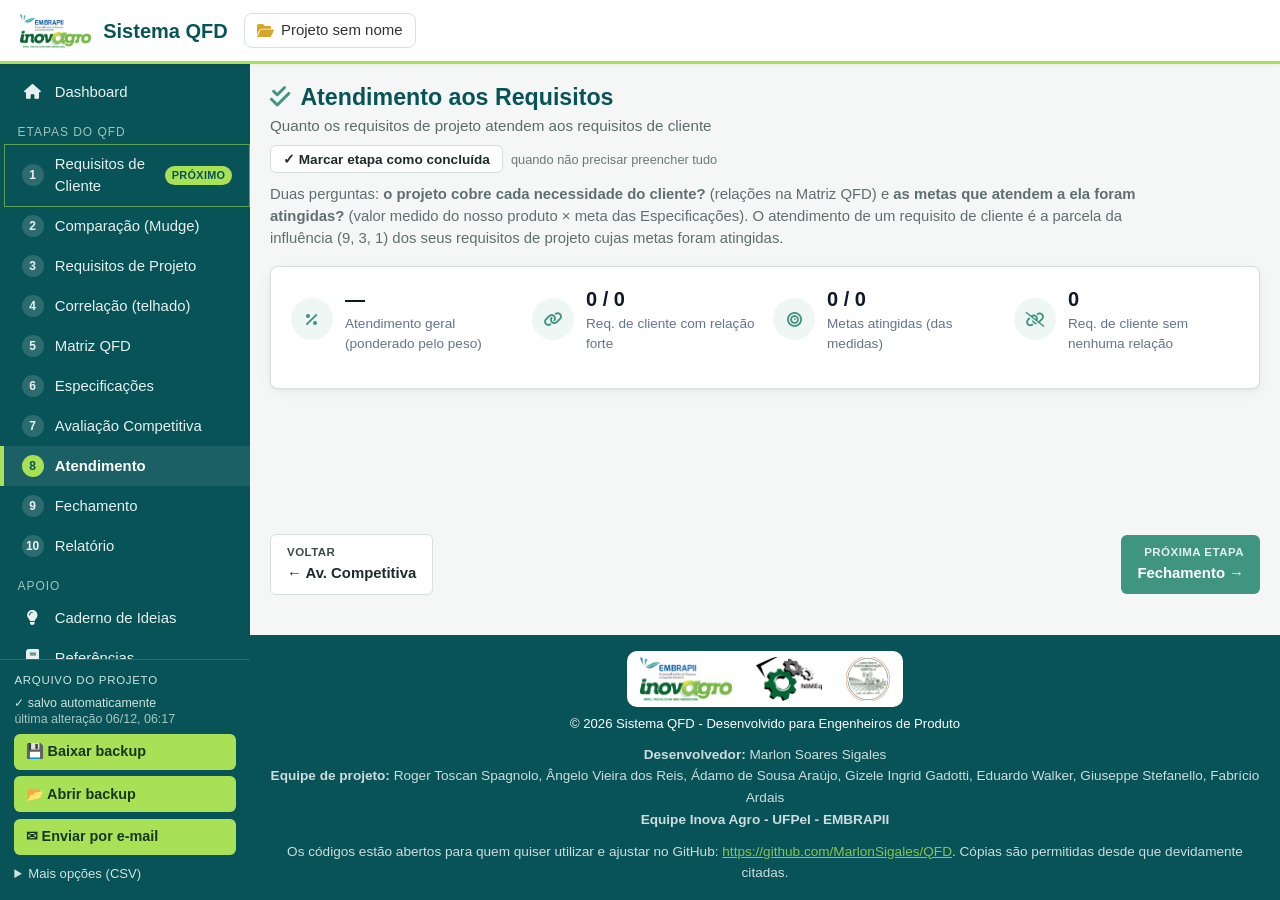
==== pages/atendimento-requisitos.html @ 93e486d7 "Avaliação competitiva: nosso produto como asterisco no gráfico Além da cor, o nosso produto passa a " ====
<!DOCTYPE html>
<html lang="pt-BR">
<head>
    <meta charset="UTF-8">
    <meta name="viewport" content="width=device-width, initial-scale=1.0">
    <title>Atendimento aos Requisitos - Sistema QFD</title>
    <link rel="preload" href="../css/style.css?v=20261027d" as="style">
    <link rel="stylesheet" href="../css/style.css?v=20261027d">
    <link href="https://cdnjs.cloudflare.com/ajax/libs/font-awesome/6.0.0/css/all.min.css" rel="stylesheet">
</head>
<body>

    <header class="topbar">
        <button type="button" class="sidebar-toggle" aria-label="Abrir o menu" aria-controls="sidebar" aria-expanded="false"><i class="fas fa-bars"></i></button>
        <a href="../index.html" class="topbar-marca" title="Dashboard">
            <img src="../img/logo-inovaagro.png" alt="EMBRAPII - Inova Agro" height="34">
            <span>Sistema QFD</span>
        </a>
        <span class="topbar-projeto" title="Nome do projeto (editar no Dashboard)"><i class="fas fa-folder-open"></i> <span id="topbar-projeto-nome">Projeto</span></span>
        <span class="topbar-selo" title="Os dados ficam salvos neste navegador; exporte o backup para levar a outro computador"><i class="fas fa-globe"></i> guardado no navegador</span>
        <div class="topbar-acoes">
            <div class="nav-page-actions">
                <a href="avaliacao-competitiva.html" class="btn btn-secondary">
                    <i class="fas fa-arrow-left"></i> Av. Competitiva
                </a>
                <a href="fechamento.html" class="btn btn-primary">
                    Fechamento <i class="fas fa-arrow-right"></i>
                </a>
            </div>
            <div class="nav-dropdown topbar-backup">
                <a href="#" class="dropdown-toggle"><i class="fas fa-database"></i> <span class="topbar-rotulo">Backup &amp; Export</span> <i class="fas fa-chevron-down topbar-seta"></i></a>
                <div class="dropdown-menu">
                    <a href="#" onclick="exportProjectData()"><i class="fas fa-download"></i> Exportar Backup (JSON)</a>
                    <a href="#" onclick="exportarEEnviarEmail()"><i class="fas fa-envelope"></i> Exportar e enviar por e-mail</a>
                    <a href="#" onclick="document.getElementById('import-file').click()"><i class="fas fa-upload"></i> Importar Backup (JSON)</a>
                    <hr>
                    <a href="#" onclick="exportAtendimentoCSV()"><i class="fas fa-file-export"></i> Exportar Análise (CSV)</a>
                </div>
            </div>
        </div>
        <input type="file" id="import-file" style="display: none;" onchange="importProjectData(event)" accept=".json">
    </header>
    <div class="app-shell">
    <aside class="sidebar" id="sidebar">
        <nav aria-label="Etapas do QFD">
            <a href="../index.html" class="sidebar-link" title="Dashboard"><i class="fas fa-home"></i><span>Dashboard</span></a>
            <div class="sidebar-grupo">Etapas do QFD</div>
            <a href="requisitos-cliente.html" class="sidebar-link" title="Requisitos de Cliente"><span class="sidebar-num">1</span><span>Requisitos de Cliente</span></a>
            <a href="comparacao-cliente.html" class="sidebar-link" title="Comparação (Mudge)"><span class="sidebar-num">2</span><span>Comparação (Mudge)</span></a>
            <a href="requisitos-projeto.html" class="sidebar-link" title="Requisitos de Projeto"><span class="sidebar-num">3</span><span>Requisitos de Projeto</span></a>
            <a href="correlacao-projeto.html" class="sidebar-link" title="Correlação (telhado)"><span class="sidebar-num">4</span><span>Correlação (telhado)</span></a>
            <a href="matriz-qfd.html" class="sidebar-link" title="Matriz QFD"><span class="sidebar-num">5</span><span>Matriz QFD</span></a>
            <a href="especificacoes.html" class="sidebar-link" title="Especificações"><span class="sidebar-num">6</span><span>Especificações</span></a>
            <a href="avaliacao-competitiva.html" class="sidebar-link" title="Avaliação Competitiva"><span class="sidebar-num">7</span><span>Avaliação Competitiva</span></a>
            <a href="atendimento-requisitos.html" class="sidebar-link ativo" aria-current="page" title="Atendimento"><span class="sidebar-num">8</span><span>Atendimento</span></a>
            <a href="fechamento.html" class="sidebar-link" title="Fechamento (abstração e função global)"><span class="sidebar-num">9</span><span>Fechamento</span></a>
            <a href="relatorio.html" class="sidebar-link" title="Relatório"><span class="sidebar-num">10</span><span>Relatório</span></a>
            <div class="sidebar-grupo">Apoio</div>
            <a href="ideias.html" class="sidebar-link" title="Caderno de Ideias"><i class="fas fa-lightbulb"></i><span>Caderno de Ideias</span></a>
            <a href="referencias.html" class="sidebar-link" title="Estado da técnica e referências"><i class="fas fa-book"></i><span>Referências</span></a>
            <a href="tutorial.html" class="sidebar-link" title="Tutorial: projeto de exemplo (roda de bicicleta)"><i class="fas fa-graduation-cap"></i><span>Tutorial</span></a>
        </nav>
    </aside>
        <div class="app-conteudo">
            <div class="page-titulo">
                <h1><i class="fas fa-check-double"></i> Atendimento aos Requisitos</h1>
                <p>Quanto os requisitos de projeto atendem aos requisitos de cliente</p>
            </div>

    <main class="main-content">
        <div class="container">
            <div class="page-header">
                <h2>Os requisitos de projeto atendem ao cliente?</h2>
                <p>Duas perguntas: <strong>o projeto cobre cada necessidade do cliente?</strong> (relações na Matriz QFD) e <strong>as metas que atendem a ela foram atingidas?</strong> (valor medido do nosso produto × meta das Especificações). O atendimento de um requisito de cliente é a parcela da influência (9, 3, 1) dos seus requisitos de projeto cujas metas foram atingidas.</p>
            </div>

            <div class="card status-card">
                <div class="status-info">
                    <div class="status-item">
                        <div class="status-icon"><i class="fas fa-percentage"></i></div>
                        <div class="status-content">
                            <h4 id="atendimento-geral">—</h4>
                            <p>Atendimento geral (ponderado pelo peso)</p>
                        </div>
                    </div>
                    <div class="status-item">
                        <div class="status-icon"><i class="fas fa-link"></i></div>
                        <div class="status-content">
                            <h4 id="cobertura-forte">0 / 0</h4>
                            <p>Req. de cliente com relação forte</p>
                        </div>
                    </div>
                    <div class="status-item">
                        <div class="status-icon"><i class="fas fa-bullseye"></i></div>
                        <div class="status-content">
                            <h4 id="metas-atingidas">0 / 0</h4>
                            <p>Metas atingidas (das medidas)</p>
                        </div>
                    </div>
                    <div class="status-item">
                        <div class="status-icon"><i class="fas fa-unlink"></i></div>
                        <div class="status-content">
                            <h4 id="sem-relacao">0</h4>
                            <p>Req. de cliente sem nenhuma relação</p>
                        </div>
                    </div>
                </div>
                <div class="progress-bar">
                    <div class="progress-fill" id="progress-fill" style="width: 0%"></div>
                </div>
            </div>

            <div id="insufficient-data" class="card alert-card" style="display: none;">
                <div class="alert-content">
                    <div class="alert-icon"><i class="fas fa-exclamation-triangle"></i></div>
                    <div class="alert-text">
                        <h3>Dados insuficientes</h3>
                        <p>Cadastre requisitos de cliente e de projeto e preencha a Matriz QFD para analisar o atendimento.</p>
                        <div class="alert-actions">
                            <a href="matriz-qfd.html" class="btn btn-primary">Matriz QFD</a>
                        </div>
                    </div>
                </div>
            </div>

            <div id="atendimento-content" style="display: none;">
                <div class="card">
                    <div class="card-header">
                        <h3 class="card-title"><i class="fas fa-ruler-combined"></i> Metas de projeto × valor medido</h3>
                    </div>
                    <p class="competitiva-hint competitiva-hint-top">Informe o valor medido do nosso produto (protótipo ou produto atual). É o mesmo valor da coluna do nosso produto na Avaliação Competitiva. Meta atingida: ↑ medido ≥ meta; ↓ medido ≤ meta; * dentro de ±5% da meta. As metas vêm das <a href="especificacoes.html">Especificações</a>.</p>
                    <div class="especificacoes-table-wrapper">
                        <table class="report-table atendimento-table">
                            <thead>
                                <tr><th>#</th><th>Requisito de projeto</th><th>Sentido</th><th>Meta</th><th>Valor medido (nosso produto)</th><th>Meta</th><th>Relações</th></tr>
                            </thead>
                            <tbody id="projetos-tbody"></tbody>
                        </table>
                    </div>
                </div>

                <div class="card">
                    <div class="card-header">
                        <h3 class="card-title"><i class="fas fa-users"></i> Atendimento por requisito de cliente</h3>
                    </div>
                    <p class="competitiva-hint competitiva-hint-top">✓ meta atingida · ✗ não atingida · ? sem meta ou sem medição (não entra no cálculo). <strong>Cobertura</strong>: a relação mais forte na matriz (9 forte, 3 moderada, 1 fraca).</p>
                    <div id="clientes-tabela" class="especificacoes-table-wrapper"></div>
                </div>

                <div class="card">
                    <div class="card-header">
                        <h3 class="card-title"><i class="fas fa-stethoscope"></i> Diagnóstico</h3>
                    </div>
                    <div id="diagnostico" class="competitiva-resultado"></div>
                </div>
            </div>
        </div>
    </main>

    <footer class="footer">
        <div class="container">
            <div class="footer-logos">
                <img src="../img/logo-inovaagro.png" alt="EMBRAPII - Inova Agro - UFPel" height="64">
                <img src="../img/logo-nimeq.png" alt="NIMEq" height="64">
                <img src="../img/logo-instagri.png" alt="Laboratório de Instrumentação Agrícola - UFPel" height="64">
            </div>
            <p>&copy; 2026 Sistema QFD - Desenvolvido para Engenheiros de Produto</p>
            <p class="footer-credits">
                <strong>Desenvolvedor:</strong> Marlon Soares Sigales<br>
                <strong>Equipe de projeto:</strong> Roger Toscan Spagnolo, Ângelo Vieira dos Reis, Ádamo de Sousa Araújo, Gizele Ingrid Gadotti, Eduardo Walker, Giuseppe Stefanello, Fabrício Ardais<br>
                <strong>Equipe Inova Agro - UFPel - EMBRAPII</strong>
            </p>
            <p class="footer-credits">
                Os códigos estão abertos para quem quiser utilizar e ajustar no GitHub: <a href="https://github.com/MarlonSigales/QFD" target="_blank" rel="noopener">https://github.com/MarlonSigales/QFD</a>.
                Cópias são permitidas desde que devidamente citadas.
            </p>
        </div>
    </footer>
        </div>
    </div>

    <script src="../js/database.js?v=20261027d"></script>
    <script src="../js/utils.js?v=20261027d"></script>
    <script src="../js/atendimento-requisitos.js"></script>
</body>
</html>
---- css/style.css ----
/* Reset e configurações básicas */
* {
    margin: 0;
    padding: 0;
    box-sizing: border-box;
}

:root {
    /* Identidade visual do Gestão de Projetos (Inova Agro) */
    --qfd-teal: #085357;        /* barra lateral, títulos */
    --qfd-teal-claro: #1b6064;  /* item ativo da barra lateral */
    --qfd-verde: #409580;       /* botões, subtítulos, barras */
    --qfd-verde-escuro: #337a68;
    --qfd-limao: #a8e156;       /* destaques */
    --qfd-verde-claro: #eef7f4; /* fundos de destaque */
    --qfd-tabela: #eef5d5;      /* cabeçalho de tabela claro */
    --qfd-fundo: #f4f7f6;
    --qfd-perigo: #b3261e;
    --qfd-sidebar: 250px;
    --qfd-topbar: 64px;
}

body {
    font-family: 'Segoe UI', Tahoma, Geneva, Verdana, sans-serif;
    line-height: 1.6;
    color: #333;
    background-color: var(--qfd-fundo);
}

.container {
    max-width: 1200px;
    margin: 0 auto;
    padding: 0 20px;
}

/* Conteúdo principal */
.main-content {
    padding: 2rem 0;
    min-height: calc(100vh - 200px);
}

/* Dashboard */
.dashboard h2 {
    color: #333;
    margin-bottom: 2rem;
    font-size: 2rem;
    text-align: center;
}

.progress-section {
    margin-bottom: 3rem;
}

.progress-section h3 {
    color: #555;
    margin-bottom: 1.5rem;
    font-size: 1.5rem;
}

.progress-cards {
    display: grid;
    grid-template-columns: repeat(auto-fit, minmax(300px, 1fr));
    gap: 1.5rem;
    margin-bottom: 2rem;
}

.progress-card {
    background: white;
    border-radius: 12px;
    padding: 1.5rem;
    box-shadow: 0 4px 15px rgba(0,0,0,0.1);
    transition: transform 0.3s ease, box-shadow 0.3s ease;
    border-left: 4px solid var(--qfd-verde);
}

.progress-card:hover {
    transform: translateY(-5px);
    box-shadow: 0 8px 25px rgba(0,0,0,0.15);
}

.progress-card.clickable {
    cursor: pointer;
}

.progress-card {
    display: flex;
    align-items: center;
    gap: 1rem;
}

.card-icon {
    background: var(--qfd-verde);
    color: white;
    width: 60px;
    height: 60px;
    border-radius: 12px;
    display: flex;
    align-items: center;
    justify-content: center;
    font-size: 1.5rem;
}

.card-content h4 {
    color: #333;
    margin-bottom: 0.5rem;
    font-size: 1.1rem;
}

.status {
    font-weight: 600;
    margin-bottom: 0.25rem;
}

.status.completed {
    color: #28a745;
}

.status.in-progress {
    color: #ffc107;
}

.status.not-started {
    color: #6c757d;
}

.count {
    font-size: 0.9rem;
    color: #666;
}

/* Ações rápidas */
.quick-actions {
    margin-bottom: 3rem;
}

.quick-actions h3 {
    color: #555;
    margin-bottom: 1.5rem;
    font-size: 1.5rem;
}

.action-buttons {
    display: flex;
    gap: 1rem;
    flex-wrap: wrap;
}

/* Botões */
.btn {
    display: inline-flex;
    align-items: center;
    gap: 0.5rem;
    padding: 0.75rem 1.5rem;
    border: none;
    border-radius: 8px;
    text-decoration: none;
    font-weight: 600;
    cursor: pointer;
    transition: all 0.3s ease;
    font-size: 0.95rem;
}

.btn-primary {
    background: var(--qfd-verde);
    color: white;
}

.btn-primary:hover {
    transform: translateY(-2px);
    box-shadow: 0 5px 15px rgba(64, 149, 128, 0.4);
}

.btn-secondary {
    background: #6c757d;
    color: white;
}

.btn-secondary:hover {
    background: #5a6268;
    transform: translateY(-2px);
}

.btn-danger {
    background: #dc3545;
    color: white;
}

.btn-danger:hover {
    background: #c82333;
    transform: translateY(-2px);
}

.btn-success {
    background: #28a745;
    color: white;
}

.btn-success:hover {
    background: #218838;
    transform: translateY(-2px);
}

/* Seção de informações */
.info-section {
    background: white;
    border-radius: 12px;
    padding: 2rem;
    box-shadow: 0 4px 15px rgba(0,0,0,0.1);
}

.info-section h3 {
    color: #333;
    margin-bottom: 1rem;
    font-size: 1.5rem;
}

.info-section p {
    color: #666;
    margin-bottom: 2rem;
    line-height: 1.7;
}

.steps-overview {
    display: grid;
    grid-template-columns: repeat(auto-fit, minmax(250px, 1fr));
    gap: 1.5rem;
}

.step {
    display: flex;
    align-items: flex-start;
    gap: 1rem;
}

.step-number {
    background: var(--qfd-verde);
    color: white;
    width: 40px;
    height: 40px;
    border-radius: 50%;
    display: flex;
    align-items: center;
    justify-content: center;
    font-weight: bold;
    flex-shrink: 0;
}

.step-content h4 {
    color: #333;
    margin-bottom: 0.5rem;
    font-size: 1rem;
}

.step-content p {
    color: #666;
    font-size: 0.9rem;
    margin: 0;
}

/* Formulários */
.form-group {
    margin-bottom: 1.5rem;
}

.form-group label {
    display: block;
    margin-bottom: 0.5rem;
    font-weight: 600;
    color: #333;
}

.form-control {
    width: 100%;
    padding: 0.75rem;
    border: 2px solid #e9ecef;
    border-radius: 8px;
    font-size: 1rem;
    transition: border-color 0.3s ease;
}

.form-control:focus {
    outline: none;
    border-color: var(--qfd-verde);
    box-shadow: 0 0 0 3px rgba(64, 149, 128, 0.1);
}

.form-control.error {
    border-color: #dc3545;
}

/* Tabelas */
.table-container {
    background: white;
    border-radius: 12px;
    overflow: hidden;
    box-shadow: 0 4px 15px rgba(0,0,0,0.1);
    margin-bottom: 2rem;
}

.table {
    width: 100%;
    border-collapse: collapse;
}

.table th,
.table td {
    padding: 1rem;
    text-align: left;
    border-bottom: 1px solid #e9ecef;
}

.table th {
    background: #f8f9fa;
    font-weight: 600;
    color: #333;
}

.table tbody tr:hover {
    background: var(--qfd-verde-claro);
}

/* Cards */
.card {
    background: white;
    border-radius: 12px;
    padding: 1.5rem;
    box-shadow: 0 4px 15px rgba(0,0,0,0.1);
    margin-bottom: 1.5rem;
}

.card-header {
    border-bottom: 1px solid #e9ecef;
    padding-bottom: 1rem;
    margin-bottom: 1rem;
}

.card-title {
    color: #333;
    font-size: 1.25rem;
    margin: 0;
}

/* Matriz QFD específica */
.qfd-container {
    position: relative;
    margin-top: 16px;
    display: flex;
    flex-direction: column;
    align-items: flex-start;
}

.qfd-roof-container {
    display: none !important; /* telhado integrado na tabela unificada */
}

.qfd-roof-container.collapsed {
    display: none;
}

.qfd-roof-table {
    border-collapse: collapse;
    margin: 0;
}

.qfd-roof-cell,
.qfd-roof-cell-readonly {
    width: var(--qfd-rp-width, 44px);
    min-width: var(--qfd-rp-width, 44px);
    max-width: var(--qfd-rp-width, 44px);
    height: 28px;
    border: 1px solid #ddd;
    background: #f8fafc;
    text-align: center;
    vertical-align: middle;
    font-weight: 700;
    font-size: 0.8rem;
    padding: 0;
}

.qfd-roof-cell-readonly {
    pointer-events: none;
    user-select: none;
    cursor: default;
}

.qfd-roof-empty,
.qfd-roof-side-empty {
    width: var(--qfd-rp-width, 44px);
    min-width: var(--qfd-rp-width, 44px);
    max-width: var(--qfd-rp-width, 44px);
    height: 28px;
    border: none;
    background: transparent;
    pointer-events: none;
}

.qfd-roof-label {
    background: var(--qfd-verde-claro);
    color: var(--qfd-teal);
    font-size: 0.75rem;
    font-weight: 600;
    text-align: center;
    vertical-align: middle;
    min-width: 200px;
    pointer-events: none;
}

.qfd-roof-row {
    pointer-events: none;
}

.qfd-roof-cell .symbol {
    font-weight: bold;
}

.qfd-matrix {
    overflow-x: auto;
    background: white;
    border-radius: 0 0 12px 12px;
    box-shadow: 0 4px 15px rgba(0,0,0,0.1);
    width: 100%;
}

.qfd-table {
    min-width: 800px;
    border-collapse: collapse;
}

.qfd-table {
    --qfd-rp-width: 44px;
}

.qfd-table th,
.qfd-table td {
    border: 1px solid #ddd;
    padding: 0.35rem;
    text-align: center;
}

.qfd-table .influence-cell {
    min-width: var(--qfd-rp-width, 44px);
    width: var(--qfd-rp-width, 44px);
    cursor: pointer;
}

.qfd-table th {
    background: var(--qfd-verde);
    color: white;
    font-weight: 600;
}

.qfd-table .req-number-cell {
    width: var(--qfd-rp-width, 44px);
    min-width: var(--qfd-rp-width, 44px);
    max-width: var(--qfd-rp-width, 44px);
    height: 88px;
    padding: 4px 2px;
    vertical-align: bottom;
    cursor: help;
}

.qfd-table .req-number-cell .rp-id {
    display: inline-block;
    writing-mode: vertical-rl;
    transform: rotate(180deg);
    font-size: 0.75rem;
    line-height: 1;
    letter-spacing: 0.2px;
    font-weight: 700;
}

.qfd-table .req-number-cell .rp-sentido {
    display: block;
    font-size: 0.7rem;
    margin-top: 2px;
    opacity: 0.9;
}

.qfd-table .row-header {
    background: #f8f9fa;
    color: #333;
    text-align: left;
    font-weight: 600;
    min-width: 200px;
    position: sticky;
    left: 0;
    z-index: 10;
}

.importance-header,
.importance-value-cell,
.importance-percent-cell {
    min-width: 72px !important;
    width: 72px;
}

.importance-value-cell {
    background: var(--qfd-verde-claro);
    font-weight: bold;
}

.importance-percent-cell {
    background: var(--qfd-verde-claro);
    color: var(--qfd-verde);
}

/* Rodapé da Matriz QFD: somas por requisito de projeto */
.qfd-sum-row td,
.qfd-sum-row th {
    background: var(--qfd-verde-claro);
    font-size: 0.85rem;
    text-align: center;
}

.qfd-sum-row th.row-header {
    text-align: right;
    font-weight: 600;
}

.qfd-sum-total td {
    font-weight: bold;
    border-top: 2px solid var(--qfd-verde);
}

.qfd-sum-percent td {
    color: var(--qfd-verde);
}

/* Destaque da célula ativa no fluxo de preenchimento */
.influence-cell.active-a {
    outline: 2px solid var(--qfd-verde);
    outline-offset: -2px;
}

.influence-cell.active-b {
    outline: 2px solid #16a34a;
    outline-offset: -2px;
}

/* Footer */
.footer {
    background: #333;
    color: white;
    text-align: center;
    padding: 1.5rem 0;
    margin-top: 3rem;
}

.footer-credits {
    font-size: 0.85rem;
    margin-top: 10px;
    opacity: 0.8;
    line-height: 1.6;
}

.footer-credits a {
    color: var(--qfd-limao);
}

/* Responsividade */
@media (max-width: 768px) {
    .progress-cards {
        grid-template-columns: 1fr;
    }
    
    .action-buttons {
        flex-direction: column;
    }
    
    .btn {
        justify-content: center;
    }
    
    .steps-overview {
        grid-template-columns: 1fr;
    }
}

/* Animações */
@keyframes fadeIn {
    from {
        opacity: 0;
        transform: translateY(20px);
    }
    to {
        opacity: 1;
        transform: translateY(0);
    }
}

.fade-in {
    animation: fadeIn 0.5s ease-out;
}

/* Estados de loading */
.loading {
    opacity: 0.6;
    pointer-events: none;
}

.spinner {
    border: 3px solid #f3f3f3;
    border-top: 3px solid var(--qfd-verde);
    border-radius: 50%;
    width: 30px;
    height: 30px;
    animation: spin 1s linear infinite;
    margin: 20px auto;
}

@keyframes spin {
    0% { transform: rotate(0deg); }
    100% { transform: rotate(360deg); }
}

/* Tooltip/Hover Styles */
[data-tooltip] {
    position: relative;
    cursor: help;
}

.report-dict-list {
    margin: 0.5rem 0 1rem 1.25rem;
    padding: 0;
}

.report-dict-list li {
    margin-bottom: 0.35rem;
}

.report-hint {
    font-size: 0.9rem;
    color: #64748b;
    margin-bottom: 0.75rem;
}

/* Alertas */
.alert {
    padding: 1rem;
    border-radius: 8px;
    margin-bottom: 1rem;
    border-left: 4px solid;
}

.alert-success {
    background: #d4edda;
    color: #155724;
    border-left-color: #28a745;
}

.alert-warning {
    background: #fff3cd;
    color: #856404;
    border-left-color: #ffc107;
}

.alert-danger {
    background: #f8d7da;
    color: #721c24;
    border-left-color: #dc3545;
}

.alert-info {
    background: #d1ecf1;
    color: #0c5460;
    border-left-color: #17a2b8;
}

/* Estilos para Dropdown Menu */
.dropdown-menu {
    background-color: white;
    border-top: 2px solid var(--qfd-verde);
}

.dropdown-menu a {
    border-left: 3px solid transparent;
    white-space: nowrap;
}

.dropdown-menu a:hover {
    background-color: var(--qfd-verde-claro);
    border-left-color: var(--qfd-verde);
    padding-left: 20px;
}

/* ========================================================================
   FILTROS DA ANÁLISE (Correlação Projeto)
   ======================================================================== */

.analysis-item.visible {
    display: block;
}

/* Efeito de Hover nas células da matriz */
.influence-cell:hover, .matrix-comparison:hover {
    background-color: var(--qfd-verde-claro) !important;
    cursor: help;
}

.row-header:hover, .matrix-row-header:hover, .matrix-header-cell:hover {
    background-color: var(--qfd-verde-claro) !important;
    cursor: help;
}

/* Correções para Matriz de Comparação */
.matrix-table-wrapper {
    overflow-x: auto;
    max-width: 100%;
    border-radius: 8px;
    box-shadow: 0 2px 10px rgba(0,0,0,0.05);
}

.matrix-table {
    display: table;
    border-collapse: collapse;
    min-width: 100%;
    background: white;
}

.matrix-row {
    display: table-row;
}

.matrix-cell {
    display: table-cell;
    padding: 12px;
    border: 1px solid #e9ecef;
    text-align: center;
    vertical-align: middle;
    min-width: 80px;
}

.matrix-header .matrix-cell {
    background: #f8f9fa;
    font-weight: bold;
    position: sticky;
    top: 0;
    z-index: 10;
}

.matrix-row-header {
    background: #f8f9fa;
    font-weight: bold;
    text-align: left;
    min-width: 200px;
    max-width: 300px;
    white-space: nowrap;
    overflow: hidden;
    text-overflow: ellipsis;
    position: sticky;
    left: 0;
    z-index: 5;
}

.matrix-corner {
    position: sticky;
    left: 0;
    top: 0;
    z-index: 15;
    background: #e9ecef !important;
}

/* Estilos para Somatórios */
.req-summary {
    display: block;
    font-size: 0.8rem;
    color: var(--qfd-verde);
    margin-top: 4px;
}

.matrix-row-total, .matrix-column-total, .matrix-grand-total {
    background: var(--qfd-verde-claro) !important;
    font-weight: bold;
    color: #4a5568;
}

/* Hovers e Tooltips */
.matrix-comparison:hover {
    background-color: var(--qfd-verde-claro) !important;
    cursor: pointer;
}

.matrix-header-cell:hover, .matrix-row-header:hover {
    background-color: #f1f3f5 !important;
}

/* ========================================================================
   MATRIZ DE COMPARAÇÃO - EXIBIÇÃO DO RESULTADO NA CÉLULA
   (número do requisito em cima, importância embaixo)
   ======================================================================== */

.matrix-comparison .comparison-result {
    display: flex;
    flex-direction: column;
    align-items: center;
    justify-content: center;
    gap: 4px;
    line-height: 1.1;
}

.matrix-comparison .comparison-winner .winner-indicator {
    font-weight: 800;
    font-size: 1.05rem;
    color: #212529;
}

.matrix-comparison .comparison-importance .value-indicator {
    font-weight: 700;
    font-size: 0.95rem;
}

/* Cores por importância */
.matrix-comparison .comparison-importance.importance-1 .value-indicator {
    color: #1e60ff; /* azul */
}

.matrix-comparison .comparison-importance.importance-3 .value-indicator {
    color: #1f9d55; /* verde */
}

.matrix-comparison .comparison-importance.importance-5 .value-indicator {
    color: #dc3545; /* vermelho */
    font-weight: 900; /* 5 mais destacado */
}

/* Legenda Separada */
.matrix-legend {
    padding: 1rem;
}

.legend-item {
    padding: 0.75rem;
    background: #f8f9fa;
    border-radius: 6px;
    border-left: 3px solid var(--qfd-verde);
}

.legend-number {
    background: var(--qfd-verde);
    color: white;
    width: 24px;
    height: 24px;
    border-radius: 50%;
    display: flex;
    align-items: center;
    justify-content: center;
    font-size: 0.8rem;
    font-weight: bold;
    flex-shrink: 0;
}

.legend-text {
    flex: 1;
    font-size: 0.9rem;
    white-space: nowrap;
    overflow: hidden;
    text-overflow: ellipsis;
}

.legend-score {
    font-size: 0.8rem;
    font-weight: bold;
    color: #4a5568;
    background: #e2e8f0;
    padding: 2px 8px;
    border-radius: 10px;
}

/* ===== ESTILOS PARA RELATÓRIO PDF ===== */

/* ------------------------------------------------------------------------
   Preview do relatório (relatorio.html / relatorio.js)
   ------------------------------------------------------------------------ */

.report-preview-content {
    background: #eef2f7;
    padding: 1.5rem;
    border-radius: 14px;
    border: 1px solid #d7dee8;
}

.report-page {
    background: white;
    max-width: 980px;
    margin: 0 auto;
    padding: 0;
    border-radius: 14px;
    box-shadow: 0 18px 45px rgba(16, 24, 40, 0.12);
    color: #111827;
    overflow: hidden;
    border: 1px solid #d7dee8;
}

.report-header {
    text-align: left;
    padding: 2.25rem 2.25rem 1.5rem 2.25rem;
    background: var(--qfd-teal);
    color: #ffffff;
    border-bottom: 4px solid var(--qfd-limao);
}

.report-header h1 {
    margin: 0;
    font-size: 1.8rem;
    line-height: 1.25;
    color: #ffffff;
    letter-spacing: 0.2px;
}

.report-header h2 {
    margin: 0.65rem 0 0 0;
    font-size: 1.05rem;
    font-weight: 600;
    color: rgba(255, 255, 255, 0.85);
}

.report-header p {
    margin: 0.85rem 0 0 0;
    color: rgba(255, 255, 255, 0.8);
    font-size: 0.95rem;
}

.report-section {
    margin: 0;
    padding: 1.25rem 2.25rem;
    border: none;
    border-top: 1px solid #e5e7eb;
    background: #ffffff;
}

.report-section h3 {
    margin: 0 0 0.85rem 0;
    font-size: 1.05rem;
    color: #0f172a;
    letter-spacing: 0.3px;
    text-transform: uppercase;
    font-weight: 800;
    display: inline-flex;
    align-items: center;
    gap: 0.5rem;
    padding: 0.35rem 0.75rem;
    border-left: 4px solid var(--qfd-verde);
    background: var(--qfd-verde-claro);
    border-radius: 6px;
}

.report-section p {
    margin: 0;
    color: #374151;
    line-height: 1.65;
}

.report-table,
.roof-table {
    width: 100%;
    border-collapse: collapse;
    margin-top: 0.75rem;
    background: white;
    border: 1px solid #d7dee8;
}

.report-table thead,
.roof-table thead {
    background: var(--qfd-tabela);
    color: var(--qfd-teal);
}

.report-table th,
.report-table td,
.roof-table th,
.roof-table td {
    border: 1px solid #d7dee8;
    padding: 0.65rem 0.8rem;
    font-size: 0.92rem;
    vertical-align: top;
}

.report-table th,
.roof-table th {
    font-weight: 700;
    letter-spacing: 0.2px;
}

.report-table tbody tr:nth-child(even),
.roof-table tbody tr:nth-child(even) {
    background: #f6f8fb;
}

.report-table tbody tr:hover,
.roof-table tbody tr:hover {
    background: var(--qfd-verde-claro);
}

.roof-table td.diagonal {
    background: #e5e7eb;
}

.roof-table td.empty {
    background: #f6f8fb;
}

.roof-table td.corr-cell {
    font-weight: 700;
    text-align: center;
}

/* Separação por terços nas especificações de projeto */
.report-table tr.tercio-superior td {
    background: #dcfce7;
    border-left: 3px solid #16a34a;
}

.report-table tr.tercio-medio td {
    background: #fef2f2;
    border-left: 3px solid #dc2626;
}

.report-table tr.tercio-inferior td {
    background: #fff7ed;
    border-left: 3px solid #ea580c;
}

.report-has-tip {
    cursor: help;
}

.report-has-tip[data-tooltip]:hover {
    outline: 1px dashed var(--qfd-verde);
}

.tercios-legend {
    display: grid;
    gap: 0.45rem;
    margin: 0.25rem 0 0.9rem 0;
}

.tercios-legend .tercio-item {
    border: 1px solid #d7dee8;
    border-left-width: 5px;
    border-radius: 8px;
    padding: 0.55rem 0.7rem;
    font-size: 0.9rem;
    color: #374151;
}

.tercios-legend .tercio-item.tercio-superior {
    border-left-color: #16a34a;
    background: #ecfdf5;
}

.tercios-legend .tercio-item.tercio-medio {
    border-left-color: #dc2626;
    background: #fef2f2;
}

.tercios-legend .tercio-item.tercio-inferior {
    border-left-color: #ea580c;
    background: #fff7ed;
}

/* Matriz QFD compacta para evitar corte no PDF */
.qfd-matrix-report-wrapper {
    overflow-x: auto;
}

.qfd-matrix-report {
    table-layout: fixed;
    width: max-content;
    min-width: 100%;
}

.qfd-matrix-report .qfd-corner-cell {
    min-width: 64px;
}

.qfd-matrix-report .qfd-rp-header {
    width: 24px;
    min-width: 24px;
    max-width: 24px;
    padding: 4px 2px;
    vertical-align: bottom;
    text-align: center;
}

.qfd-matrix-report .qfd-rp-header span {
    display: inline-block;
    writing-mode: vertical-rl;
    transform: rotate(180deg);
    font-size: 0.7rem;
    line-height: 1;
}

.qfd-matrix-report .qfd-rc-label {
    font-weight: 700;
    white-space: nowrap;
}

.qfd-matrix-report .qfd-cell {
    width: 24px;
    min-width: 24px;
    max-width: 24px;
    height: 22px;
    padding: 2px;
    text-align: center;
    font-size: 0.72rem;
    line-height: 1;
}

@media (max-width: 768px) {
    .report-page {
        border-radius: 12px;
    }
    .report-preview-content {
        padding: 0.75rem;
    }
    .report-header {
        padding: 1.5rem 1.25rem 1.1rem 1.25rem;
    }
    .report-section {
        padding: 1rem 1.25rem;
    }
    .report-table th,
    .report-table td,
    .roof-table th,
    .roof-table td {
        padding: 0.45rem 0.5rem;
        font-size: 0.88rem;
    }
}

@page {
    size: A4;
    margin: 2cm;
}

@media print {
    .report-preview-content {
        background: white;
        border: none;
        padding: 0;
    }
    .report-page {
        box-shadow: none;
        border-radius: 0;
        max-width: none;
        margin: 0;
        padding: 0;
        border: none;
    }
    .report-section {
        break-inside: avoid;
    }
}

/* Estilos para Dicionário de Requisitos */
.dictionary-table {
    width: 100%;
    border-collapse: collapse;
    margin: 1rem 0;
}

.dictionary-table thead {
    background: var(--qfd-verde);
    color: white;
}

.dictionary-table th {
    padding: 0.75rem;
    text-align: left;
    font-weight: 600;
}

.dictionary-table td {
    padding: 0.75rem;
    border-bottom: 1px solid #e5e7eb;
}

.dictionary-table tbody tr:hover {
    background: #f8f9fa;
}

.req-code {
    font-weight: 600;
    color: var(--qfd-verde);
    font-family: 'Courier New', monospace;
}

/* Estilos para Telhado QFD */
.roof-matrix-preview {
    margin: 1.5rem 0;
    padding: 1rem;
    background: #f8f9fa;
    border-radius: 8px;
    overflow-x: auto;
}

.roof-table-preview {
    display: inline-block;
    min-width: 100%;
}

.roof-cell-preview {
    display: inline-block;
    width: 40px;
    height: 40px;
    margin: 2px;
    background: white;
    border: 1px solid #e5e7eb;
    border-radius: 4px;
    text-align: center;
    line-height: 40px;
    font-size: 0.85rem;
    font-weight: 600;
}

.roof-cell-preview.positive {
    background: #dcfce7;
    color: #10b981;
    border-color: #10b981;
}

.roof-cell-preview.negative {
    background: #fee2e2;
    color: #dc2626;
    border-color: #dc2626;
}

.roof-cell-preview.strong-positive {
    background: #86efac;
    color: #059669;
    border-color: #059669;
    font-weight: 700;
}

.roof-cell-preview.strong-negative {
    background: #fca5a5;
    color: #991b1b;
    border-color: #991b1b;
    font-weight: 700;
}

/* Estilos para Importância Relativa */
.importance-relative {
    display: flex;
    align-items: center;
    gap: 0.5rem;
}

.importance-bar {
    height: 20px;
    background: linear-gradient(90deg, var(--qfd-verde), var(--qfd-teal));
    border-radius: 4px;
    flex: 1;
    min-width: 100px;
}

.importance-value {
    font-weight: 600;
    color: var(--qfd-verde);
    min-width: 50px;
    text-align: right;
}

/* Hovers para células */
.report-cell-with-hover {
    position: relative;
    cursor: help;
    border-bottom: 1px dotted var(--qfd-verde);
}

.report-cell-with-hover:hover::after {
    content: attr(data-tooltip);
    position: absolute;
    bottom: 100%;
    left: 0;
    background: #1f2937;
    color: white;
    padding: 0.5rem;
    border-radius: 4px;
    font-size: 0.85rem;
    white-space: nowrap;
    z-index: 1000;
    margin-bottom: 5px;
}

.report-header-cell-with-hover {
    position: relative;
    cursor: help;
    border-bottom: 2px dotted var(--qfd-verde);
}

.report-header-cell-with-hover:hover::after {
    content: attr(data-tooltip);
    position: absolute;
    bottom: 100%;
    left: 0;
    background: #1f2937;
    color: white;
    padding: 0.5rem;
    border-radius: 4px;
    font-size: 0.85rem;
    white-space: nowrap;
    z-index: 1000;
    margin-bottom: 5px;
}

/* ===== ESTILOS PARA VISUALIZAÇÃO COMPLETA DO TELHADO QFD ===== */

/* ===== ESTILOS PARA VISUALIZAÇÃO COMPLETA DO TELHADO QFD ===== */

.roof-visualization-container {
    margin: 1.5rem 0;
    padding: 1rem;
    background: #f8f9fa;
    border-radius: 8px;
    overflow-x: auto;
}

.roof-visualization-table {
    width: 100%;
    border-collapse: collapse;
    background: white;
}

.roof-corner {
    width: 60px;
    height: 60px;
    background: #e9ecef;
    border: 1px solid #dee2e6;
}

.roof-header-cell {
    width: 50px;
    height: 50px;
    background: var(--qfd-verde);
    color: white;
    font-weight: 600;
    text-align: center;
    vertical-align: middle;
    border: 1px solid #dee2e6;
    font-size: 0.9rem;
    padding: 0;
}

.roof-row-header {
    width: 60px;
    background: var(--qfd-verde);
    color: white;
    font-weight: 600;
    text-align: center;
    vertical-align: middle;
    border: 1px solid #dee2e6;
    font-size: 0.9rem;
    padding: 0;
}

.roof-cell-upper,
.roof-cell-lower,
.roof-diagonal-cell {
    width: 50px;
    height: 50px;
    border: 1px solid #dee2e6;
    text-align: center;
    vertical-align: middle;
    font-weight: 600;
    font-size: 0.9rem;
    background: white;
}

.roof-diagonal-cell {
    background: var(--qfd-verde-claro);
}

.roof-cell-upper.strong-positive,
.roof-cell-lower.strong-positive {
    background: #86efac;
    color: #059669;
    border-color: #059669;
}

.roof-cell-upper.positive,
.roof-cell-lower.positive {
    background: #dcfce7;
    color: #10b981;
    border-color: #10b981;
}

.roof-cell-upper.negative,
.roof-cell-lower.negative {
    background: #fee2e2;
    color: #dc2626;
    border-color: #dc2626;
}

.roof-cell-upper.strong-negative,
.roof-cell-lower.strong-negative {
    background: #fca5a5;
    color: #991b1b;
    border-color: #991b1b;
}

.roof-legend {
    margin-top: 1.5rem;
    padding: 1rem;
    background: white;
    border-radius: 8px;
    border-left: 4px solid var(--qfd-verde);
}

.roof-legend h4 {
    font-weight: 600;
    margin-bottom: 1rem;
    color: #333;
}

.legend-items {
    display: grid;
    grid-template-columns: repeat(auto-fit, minmax(250px, 1fr));
    gap: 1rem;
}

.legend-item {
    display: flex;
    align-items: center;
    gap: 0.75rem;
    font-size: 0.95rem;
}

.legend-symbol {
    display: inline-flex;
    align-items: center;
    justify-content: center;
    width: 40px;
    height: 40px;
    background: var(--qfd-verde-claro);
    border: 1px solid var(--qfd-verde);
    border-radius: 4px;
    font-weight: 600;
    color: var(--qfd-verde);
}

.legend-symbol.strong-positive {
    background: #86efac;
    color: #059669;
    border-color: #059669;
}

.legend-symbol.positive {
    background: #dcfce7;
    color: #10b981;
    border-color: #10b981;
}

.legend-symbol.negative {
    background: #fee2e2;
    color: #dc2626;
    border-color: #dc2626;
}

.legend-symbol.strong-negative {
    background: #fca5a5;
    color: #991b1b;
    border-color: #991b1b;
}

/* Estilos para Importância Relativa na Matriz */
.relative-importance {
    background: var(--qfd-verde) !important;
    color: white !important;
    font-weight: 600;
    text-align: center;
}

.absolute-importance {
    background: var(--qfd-verde-claro);
    color: var(--qfd-verde);
    font-weight: 600;
    text-align: center;
}

/* Modal de Influência */
.modal {
    display: none;
    align-items: center;
    justify-content: center;
    position: fixed;
    z-index: 1500;
    left: 0;
    top: 0;
    width: 100%;
    height: 100%;
    background-color: rgba(0,0,0,0.5);
    backdrop-filter: blur(3px);
    overflow-y: auto;
    padding: 20px;
}

.modal-content {
    background-color: white;
    margin: auto;
    padding: 0;
    border-radius: 12px;
    width: 90%;
    max-width: 600px;
    max-height: 90vh;
    box-shadow: 0 10px 30px rgba(0,0,0,0.2);
    overflow: hidden;
    animation: modalSlideIn 0.3s ease-out;
    position: relative;
}

@keyframes modalSlideIn {
    from { transform: translateY(-50px); opacity: 0; }
    to { transform: translateY(0); opacity: 1; }
}

.modal-header {
    background: var(--qfd-verde);
    color: white;
    padding: 15px 20px;
    display: flex;
    justify-content: space-between;
    align-items: center;
}

.close-modal {
    font-size: 24px;
    cursor: pointer;
    opacity: 0.8;
    transition: opacity 0.2s;
}

.close-modal:hover {
    opacity: 1;
}

.modal-body {
    padding: 20px;
}

.comparison-info {
    background: #f8f9fa;
    padding: 15px;
    border-radius: 8px;
    margin-bottom: 20px;
    border-left: 4px solid var(--qfd-verde);
    font-size: 0.95rem;
}

.influence-options {
    display: grid;
    grid-template-columns: repeat(2, 1fr);
    gap: 10px;
}

.influence-opt {
    padding: 12px;
    border: 2px solid #eee;
    border-radius: 8px;
    background: white;
    cursor: pointer;
    font-weight: 600;
    transition: all 0.2s;
    text-align: center;
}

.influence-opt:hover {
    border-color: var(--qfd-verde);
    background: var(--qfd-verde-claro);
}

.influence-opt.level-1 { border-left: 5px solid #ffc107; }
.influence-opt.level-3 { border-left: 5px solid #fd7e14; }
.influence-opt.level-9 { border-left: 5px solid #dc3545; }

/* Seções Recolhíveis */
.qfd-roof.collapsed,
.direction-row.collapsed {
    display: none;
}

/* Menu Dropdown */
.nav-dropdown {
    position: relative;
}

.dropdown-menu {
    display: none;
    position: absolute;
    top: 100%;
    left: 0;
    background: white;
    min-width: 220px;
    box-shadow: 0 8px 20px rgba(0,0,0,0.15);
    border-radius: 0 0 8px 8px;
    z-index: 1000;
    padding: 10px 0;
}

.dropdown-menu.show {
    display: block;
    animation: fadeIn 0.2s ease;
}

.dropdown-menu a {
    padding: 10px 20px;
    display: flex;
    align-items: center;
    gap: 10px;
    color: #444;
    text-decoration: none;
    transition: background 0.2s;
    border-bottom: none !important;
}

.dropdown-menu a:hover {
    background: var(--qfd-verde-claro);
    color: var(--qfd-verde);
}

.dropdown-menu hr {
    margin: 8px 0;
    border: none;
    border-top: 1px solid #eee;
}

@keyframes fadeIn {
    from { opacity: 0; transform: translateY(-10px); }
    to { opacity: 1; transform: translateY(0); }
}

/* Estilo para nível 9 */
.level-9 {
    background-color: #dc3545 !important;
    color: white !important;
}

.influence-symbol.level-9 {
    background: #dc3545;
    color: white;
    width: 30px;
    height: 30px;
    border-radius: 50%;
    display: flex;
    align-items: center;
    justify-content: center;
    font-weight: bold;
}

/* ========================================================================
   MODAL DE COMPARAÇÃO - POPUP SOBREPOSTO
   ======================================================================== */

.modal-overlay {
    display: flex !important;
    align-items: center;
    justify-content: center;
    position: fixed !important;
    z-index: 2000 !important;
    left: 0;
    top: 0;
    width: 100%;
    height: 100%;
    background-color: rgba(0, 0, 0, 0.6);
    backdrop-filter: blur(4px);
    overflow-y: auto;
    padding: 20px;
    opacity: 1;
    transition: opacity 0.3s ease;
}

.comparison-modal {
    background-color: white;
    border-radius: 12px;
    width: 90%;
    max-width: 700px;
    max-height: 90vh;
    box-shadow: 0 15px 40px rgba(0, 0, 0, 0.3);
    overflow: hidden;
    display: flex;
    flex-direction: column;
    animation: modalSlideIn 0.3s ease-out;
}

.modal-close {
    background: none;
    border: none;
    color: white;
    font-size: 28px;
    cursor: pointer;
    padding: 0;
    width: 32px;
    height: 32px;
    display: flex;
    align-items: center;
    justify-content: center;
    border-radius: 50%;
    transition: all 0.2s;
    opacity: 0.9;
}

.modal-close:hover {
    opacity: 1;
    background: rgba(255, 255, 255, 0.2);
}

.comparison-question {
    text-align: center;
    margin-bottom: 20px;
}

.comparison-question h4 {
    margin: 0;
    color: #333;
    font-size: 1.2rem;
}

.requirements-comparison {
    display: flex;
    flex-direction: column;
    gap: 20px;
    margin-bottom: 25px;
}

.requirement-option {
    border: 2px solid #e9ecef;
    border-radius: 10px;
    padding: 20px;
    cursor: pointer;
    transition: all 0.3s ease;
    background: white;
}

.requirement-option:hover {
    border-color: var(--qfd-verde);
    background: var(--qfd-verde-claro);
    transform: translateY(-2px);
    box-shadow: 0 4px 12px rgba(64, 149, 128, 0.15);
}

.requirement-option.selected {
    border-color: var(--qfd-verde);
    background: var(--qfd-verde-claro);
    box-shadow: 0 4px 16px rgba(64, 149, 128, 0.25);
}

.req-header {
    display: flex;
    align-items: center;
    gap: 10px;
    margin-bottom: 10px;
}

.req-number {
    background: var(--qfd-verde);
    color: white;
    width: 32px;
    height: 32px;
    border-radius: 50%;
    display: flex;
    align-items: center;
    justify-content: center;
    font-weight: bold;
    font-size: 0.9rem;
    flex-shrink: 0;
}

.req-label {
    font-weight: 600;
    color: var(--qfd-verde);
    font-size: 0.9rem;
    text-transform: uppercase;
    letter-spacing: 0.5px;
}

.req-description {
    color: #555;
    line-height: 1.6;
    font-size: 1rem;
}

.vs-divider {
    text-align: center;
    font-weight: bold;
    color: var(--qfd-verde);
    font-size: 1.2rem;
    margin: 5px 0;
}

.importance-levels {
    margin-top: 25px;
    padding-top: 25px;
    border-top: 2px solid #e9ecef;
}

.importance-levels h4 {
    text-align: center;
    margin-bottom: 15px;
    color: #333;
    font-size: 1.1rem;
}

.level-options {
    display: flex;
    justify-content: center;
    gap: 15px;
    flex-wrap: wrap;
}

.level-btn {
    background: white;
    border: 3px solid #e9ecef;
    border-radius: 12px;
    padding: 15px 25px;
    cursor: pointer;
    transition: all 0.3s ease;
    min-width: 80px;
    display: flex;
    flex-direction: column;
    align-items: center;
    gap: 5px;
}

.level-btn:hover {
    border-color: var(--qfd-verde);
    background: var(--qfd-verde-claro);
    transform: translateY(-2px);
    box-shadow: 0 4px 12px rgba(64, 149, 128, 0.2);
}

.level-btn.selected {
    border-color: var(--qfd-verde);
    background: var(--qfd-verde);
    color: white;
    box-shadow: 0 4px 16px rgba(64, 149, 128, 0.4);
}

.level-number {
    font-size: 1.8rem;
    font-weight: bold;
}

.modal-footer {
    padding: 20px;
    border-top: 1px solid #e9ecef;
    display: flex;
    justify-content: flex-end;
    gap: 10px;
    background: #f8f9fa;
}

.modal-footer .btn {
    min-width: 100px;
}

/* Responsividade do modal */
@media (max-width: 768px) {
    .comparison-modal {
        width: 95%;
        max-height: 95vh;
    }
    
    .requirements-comparison {
        gap: 15px;
    }
    
    .requirement-option {
        padding: 15px;
    }
    
    .level-options {
        gap: 10px;
    }
    
    .level-btn {
        min-width: 70px;
        padding: 12px 20px;
    }
}

/* Comparação cliente — ranking e distribuição */
.ranking-item {
    display: flex;
    align-items: center;
    gap: 0.75rem;
    padding: 0.65rem 0.85rem;
    margin-bottom: 0.4rem;
    border-radius: 8px;
    border-left: 4px solid #dee2e6;
}

.ranking-item.tercio-superior {
    background: #ecfdf5;
    border-left-color: #16a34a;
}

.ranking-item.tercio-medio {
    background: #fef2f2;
    border-left-color: #dc2626;
}

.ranking-item.tercio-inferior {
    background: #fff7ed;
    border-left-color: #ea580c;
}

.importance-bars {
    display: flex;
    align-items: flex-end;
    justify-content: center;
    gap: 0.5rem;
    min-height: 180px;
    padding: 1rem 0.5rem;
}

.importance-bar-item {
    display: flex;
    flex-direction: column;
    align-items: center;
    flex: 1;
    max-width: 56px;
    min-width: 36px;
}

.bar-track {
    width: 100%;
    height: 140px;
    display: flex;
    align-items: flex-end;
    background: #f1f5f9;
    border-radius: 4px 4px 0 0;
}

.bar-fill {
    width: 100%;
    border-radius: 4px 4px 0 0;
    transition: height 0.3s ease;
}

.bar-fill.tercio-superior { background: #22c55e; }
.bar-fill.tercio-medio { background: #ef4444; }
.bar-fill.tercio-inferior { background: #f97316; }

.bar-label {
    font-size: 0.75rem;
    font-weight: 600;
    margin-top: 0.35rem;
}

.bar-value {
    font-size: 0.7rem;
    color: #64748b;
}

.comparacao-tercios-legend {
    display: flex;
    flex-wrap: wrap;
    gap: 0.5rem;
    justify-content: center;
    margin-top: 0.75rem;
}

.comparacao-tercios-legend .tercio-item {
    font-size: 0.8rem;
    padding: 0.35rem 0.6rem;
    border-radius: 6px;
    border-left: 3px solid;
}

/* Correlação — requisitos sem correlação */
.neutral-requirements-analysis {
    margin: 1rem 0;
    padding: 1rem;
    background: #f8f9fa;
    border-radius: 8px;
    border: 1px solid #dee2e6;
}

.neutral-req-list {
    list-style: none;
    padding: 0;
    margin: 0.75rem 0 0;
}

.neutral-req-item {
    display: flex;
    align-items: flex-start;
    gap: 0.75rem;
    padding: 0.6rem 0.75rem;
    margin-bottom: 0.35rem;
    background: white;
    border-radius: 6px;
    border-left: 3px solid #6c757d;
}

.neutral-analysis-hint {
    font-size: 0.9rem;
    color: #6c757d;
    margin: 0.25rem 0 0;
}

.analysis-item.hidden {
    display: none !important;
}

/* Página de especificações */
.especificacoes-table-wrapper {
    overflow-x: auto;
    padding: 0 1rem 1rem;
}

.especificacoes-table .spec-req-cell {
    text-align: left;
    min-width: 220px;
}

.especificacoes-table .spec-rank {
    display: inline-block;
    background: var(--qfd-verde);
    color: white;
    font-size: 0.7rem;
    padding: 0.15rem 0.4rem;
    border-radius: 4px;
    margin-right: 0.35rem;
}

.especificacoes-table .spec-desc {
    display: block;
    margin-top: 0.25rem;
    font-size: 0.9rem;
}

.especificacoes-table .spec-meta {
    display: block;
    color: #64748b;
    font-size: 0.8rem;
}

.especificacoes-table .spec-input,
.especificacoes-table .spec-textarea {
    display: block;
    width: 100%;
    min-width: 140px;
    font-size: 0.9rem;
    padding: 0.5rem 0.65rem;
    border: 1px solid #cbd5e1;
    border-radius: 6px;
    background: #fff;
    box-sizing: border-box;
}

.especificacoes-table .spec-textarea {
    min-height: 72px;
    resize: vertical;
}

.especificacoes-table .spec-input:focus,
.especificacoes-table .spec-textarea:focus {
    outline: none;
    border-color: var(--qfd-verde);
    box-shadow: 0 0 0 2px rgba(64, 149, 128, 0.2);
}

.especificacoes-table tr.spec-row-complete {
    box-shadow: inset 3px 0 0 #16a34a;
}

.spec-aspectos-cell {
    text-align: left;
    font-size: 0.85rem;
    max-width: 280px;
}

.spec-toast {
    display: none;
    position: fixed;
    bottom: 24px;
    right: 24px;
    z-index: 9999;
    padding: 0.75rem 1.25rem;
    border-radius: 8px;
    color: white;
    font-weight: 500;
    box-shadow: 0 4px 12px rgba(0, 0, 0, 0.2);
}

.spec-toast-success { background: #16a34a; }
.spec-toast-danger { background: #dc2626; }
.spec-toast-info { background: var(--qfd-verde); }

/* ========================================================================
   OBSERVAÇÕES / TEXTO EXPLICATIVO - Balão flutuante e modais
   ======================================================================== */

/* Tooltip flutuante: texto de observação em itálico */
/* Observação dentro de modais (comparação, correlação, matriz QFD) */
.req-obs-modal {
    font-size: 0.82rem;
    color: var(--qfd-verde);
    background: var(--qfd-verde-claro);
    border-left: 3px solid var(--qfd-verde);
    padding: 0.35rem 0.6rem;
    margin: 0.35rem 0 0.1rem;
    border-radius: 0 4px 4px 0;
    line-height: 1.35;
}
.req-obs-modal i {
    margin-right: 0.25rem;
    opacity: 0.7;
}

/* Observação no relatório PDF */
.report-obs {
    display: inline;
    font-size: 0.88em;
    color: var(--qfd-verde);
    font-style: italic;
}

/* Preview de observação na tabela de especificações */
.spec-obs-preview {
    font-size: 0.82rem;
    color: var(--qfd-verde);
    background: var(--qfd-verde-claro);
    border-left: 3px solid var(--qfd-verde);
    padding: 0.3rem 0.6rem;
    margin: 0.25rem 0;
    border-radius: 0 4px 4px 0;
    line-height: 1.35;
}
.spec-obs-preview i {
    margin-right: 0.25rem;
    opacity: 0.7;
}

/* Print: exibir observações normalmente */
@media print {
    .req-obs-modal,
    .spec-obs-preview {
        background: none;
        border-left: 2px solid #999;
        color: #333;
    }
    .report-obs {
        color: #333;
    }
}

/* ========================================================================
   AVALIAÇÃO COMPETITIVA (nosso produto x concorrentes)
   ======================================================================== */

.competitiva-produtos {
    padding: 0 1rem 1rem;
}

.produtos-lista {
    display: flex;
    flex-direction: column;
    gap: 0.5rem;
    margin-bottom: 1rem;
}

.produto-item {
    display: flex;
    align-items: center;
    gap: 0.6rem;
    flex-wrap: wrap;
}

.produto-item .form-control {
    flex: 1 1 220px;
    max-width: 420px;
}

.produto-cor {
    display: inline-block;
    width: 14px;
    height: 14px;
    border-radius: 50%;
    flex-shrink: 0;
    vertical-align: middle;
}

.produto-tipo {
    font-size: 0.8rem;
    color: #64748b;
    min-width: 80px;
}

.produto-tipo.produto-nosso {
    color: var(--qfd-verde);
    font-weight: 700;
}

.form-concorrente {
    display: flex;
    gap: 0.6rem;
    flex-wrap: wrap;
}

.form-concorrente .form-control {
    flex: 1 1 260px;
    max-width: 420px;
}

.competitiva-hint {
    color: #64748b;
    font-size: 0.85rem;
    margin: 0.5rem 0 0;
}

.competitiva-hint-top {
    margin: 0 1rem 0.75rem;
}

.competitiva-table td,
.competitiva-table th {
    text-align: center;
    vertical-align: middle;
}

.competitiva-table th.produto-col {
    white-space: nowrap;
}

.competitiva-table .competitiva-desc {
    text-align: left;
    min-width: 200px;
}

.competitiva-table .nota-select {
    min-width: 64px;
    padding: 0.35rem 0.4rem;
}

.competitiva-table .valor-input {
    min-width: 90px;
    padding: 0.35rem 0.5rem;
}

.competitiva-table .spec-rank {
    display: inline-block;
    background: var(--qfd-verde);
    color: white;
    font-size: 0.7rem;
    padding: 0.15rem 0.4rem;
    border-radius: 4px;
}

.competitiva-quem {
    display: block;
    color: #64748b;
    font-size: 0.75rem;
}

.sit-badge {
    display: inline-block;
    padding: 0.15rem 0.55rem;
    border-radius: 999px;
    font-size: 0.8rem;
    font-weight: 600;
    white-space: nowrap;
}

.sit-frente { background: #dcfce7; color: #166534; }
.sit-empate { background: var(--qfd-tabela); color: var(--qfd-teal); }
.sit-atras { background: #fee2e2; color: #991b1b; }
.sit-sem-dados { color: #94a3b8; }

.competitiva-grafico {
    padding: 1rem;
    overflow-x: auto;
}

.grafico-competitivo-wrapper {
    display: inline-block;
}

.grafico-competitivo {
    max-width: 100%;
    height: auto;
    display: block;
}

.grafico-legenda {
    display: flex;
    flex-wrap: wrap;
    gap: 0.4rem 1rem;
    margin-top: 0.5rem;
    font-size: 0.85rem;
}

.grafico-legenda i {
    display: inline-block;
    width: 12px;
    height: 12px;
    border-radius: 50%;
    margin-right: 0.35rem;
    vertical-align: middle;
}

.grafico-legenda i.legenda-meta {
    border-radius: 0;
    border: 2px solid #0f172a;
    background: transparent;
}

.grafico-escala {
    font-size: 0.8rem;
    color: #64748b;
    margin: 0.25rem 0 0;
}

.competitiva-resultado {
    padding: 0 1rem 1rem;
}

.resultado-grid {
    display: grid;
    grid-template-columns: repeat(auto-fit, minmax(280px, 1fr));
    gap: 1rem;
}

.resultado-bloco {
    border-radius: 8px;
    padding: 0.9rem 1rem;
    background: #f8fafc;
    border-left: 4px solid #94a3b8;
}

.resultado-bloco h4 {
    margin: 0 0 0.5rem;
    font-size: 1rem;
}

.resultado-bloco ul {
    margin: 0;
    padding-left: 1.1rem;
}

.resultado-bloco li {
    margin-bottom: 0.35rem;
    font-size: 0.9rem;
}

.resultado-bloco small {
    color: #64748b;
}

.resultado-bloco p {
    margin: 0;
    font-size: 0.9rem;
}

.resultado-frente { border-left-color: #16a34a; }
.resultado-atras { border-left-color: #dc2626; }
.resultado-metas { border-left-color: #ea580c; }
.resultado-inconsistencias { border-left-color: #ca8a04; }

/* Cartão de status no topo das páginas (contadores lado a lado) */
.status-info {
    display: grid;
    grid-template-columns: repeat(auto-fit, minmax(180px, 1fr));
    gap: 1rem;
}

.status-item {
    display: flex;
    align-items: center;
    gap: 0.75rem;
}

.status-icon {
    width: 42px;
    height: 42px;
    border-radius: 50%;
    background: var(--qfd-verde-claro);
    color: var(--qfd-verde);
    display: flex;
    align-items: center;
    justify-content: center;
    flex-shrink: 0;
}

.status-content h4 {
    margin: 0;
    font-size: 1.25rem;
    color: #0f172a;
}

.status-content p {
    margin: 0;
    font-size: 0.85rem;
    color: #64748b;
}

.status-card .progress-bar {
    margin-top: 1rem;
}

/* Seção de avaliação competitiva no relatório */
.report-competitiva h4 {
    margin-top: 1.5rem;
}

.report-competitiva .competitiva-resultado {
    padding: 0.5rem 0 0;
}

/* ========================================================================
   ATENDIMENTO AOS REQUISITOS
   ======================================================================== */

.atendimento-table td,
.atendimento-table th {
    text-align: center;
    vertical-align: middle;
}

.atendimento-table .competitiva-desc {
    text-align: left;
    min-width: 200px;
}

.atendimento-table .valor-input {
    min-width: 110px;
    padding: 0.35rem 0.5rem;
}

.atendimento-table .spec-rank {
    display: inline-block;
    background: var(--qfd-verde);
    color: white;
    font-size: 0.7rem;
    padding: 0.15rem 0.4rem;
    border-radius: 4px;
}

.atendimento-table .atend-rels {
    text-align: left;
    min-width: 180px;
}

.atend-rel {
    display: inline-block;
    padding: 0.1rem 0.45rem;
    margin: 0.1rem 0;
    border-radius: 999px;
    font-size: 0.8rem;
    white-space: nowrap;
}

.atend-rel.sit-sem-dados {
    background: #f1f5f9;
}

.sit-fraca { background: #ffedd5; color: #9a3412; }

.atend-cell {
    min-width: 120px;
}

.atend-barra {
    height: 8px;
    background: #e2e8f0;
    border-radius: 999px;
    overflow: hidden;
    margin-bottom: 0.2rem;
}

.atend-barra span {
    display: block;
    height: 100%;
}

.atend-alto span { background: #16a34a; }
.atend-medio span { background: #ca8a04; }
.atend-baixo span { background: #dc2626; }

.report-atendimento h4 {
    margin-top: 1.5rem;
}

.report-atendimento .competitiva-resultado {
    padding: 0.5rem 0 0;
}

.report-rank-list {
    list-style: none;
    padding-left: 0.5rem;
}

/* Relatório: tabelas de concorrentes cabem na largura da página */
.report-competitiva .competitiva-table {
    table-layout: auto;
}

.report-competitiva .competitiva-table th,
.report-competitiva .competitiva-table td {
    padding: 0.4rem 0.35rem;
    font-size: 0.82rem;
}

/* Números e códigos não quebram; cabeçalhos e descrições quebram nos espaços */
.report-competitiva .competitiva-table td:not(.competitiva-desc) {
    white-space: nowrap;
}

/* Cor do produto acima do código, para a coluna ficar estreita */
.report-competitiva .competitiva-table th.produto-col .produto-cor {
    display: block;
    margin: 0 auto 0.2rem;
}

.report-competitiva .competitiva-table .competitiva-desc {
    min-width: 140px;
}

.report-competitiva .competitiva-glossario {
    width: auto;
    min-width: 50%;
}

/* Botão "Anterior" na janela de influência da Matriz QFD */
.influence-nav {
    display: flex;
    justify-content: flex-start;
    margin-top: 0.75rem;
}

.btn:disabled {
    opacity: 0.5;
    cursor: not-allowed;
    transform: none;
    box-shadow: none;
}

/* Balão flutuante único (js/utils.js) */
.app-tooltip {
    display: none;
    position: fixed;
    z-index: 10000;
    max-width: 420px;
    padding: 0.6rem 0.85rem;
    background: rgba(33, 37, 41, 0.95);
    color: #fff;
    border-left: 3px solid var(--qfd-verde);
    border-radius: 6px;
    font-size: 0.85rem;
    line-height: 1.4;
    white-space: pre-line;
    pointer-events: none;
    box-shadow: 0 4px 15px rgba(0, 0, 0, 0.3);
}

/* ========================================================================
   Alertas do showAlert (antes injetado por js/utils.js)
   ======================================================================== */

.alert.alert-dismissible {
    position: relative;
    padding-right: 3rem;
}
.alert-close {
    position: absolute;
    top: 50%;
    right: 1rem;
    transform: translateY(-50%);
    background: none;
    border: none;
    color: inherit;
    cursor: pointer;
    opacity: 0.7;
    transition: opacity 0.3s ease;
}
.alert-close:hover {
    opacity: 1;
}

/* ========================================================================
   Dashboard: janela de detalhes (antes injetado por js/dashboard.js)
   ======================================================================== */

:where(body.page-dashboard) .modal-overlay {
    position: fixed;
    top: 0;
    left: 0;
    width: 100%;
    height: 100%;
    background: rgba(0,0,0,0.5);
    display: flex;
    align-items: center;
    justify-content: center;
    z-index: 1000;
}
:where(body.page-dashboard .modal-overlay) .modal-content {
    background: white;
    padding: 2rem;
    border-radius: 12px;
    max-width: 600px;
    max-height: 80vh;
    overflow-y: auto;
    box-shadow: 0 10px 30px rgba(0,0,0,0.3);
}
:where(body.page-dashboard .modal-overlay) .stats-grid {
    display: grid;
    grid-template-columns: repeat(auto-fit, minmax(200px, 1fr));
    gap: 1rem;
    margin: 1rem 0;
}
:where(body.page-dashboard .modal-overlay) .stat-item {
    padding: 1rem;
    background: #f8f9fa;
    border-radius: 8px;
    border-left: 4px solid var(--qfd-verde);
}
:where(body.page-dashboard .modal-overlay) .validation-errors {
    margin-top: 1rem;
    padding: 1rem;
    background: #f8d7da;
    border-radius: 8px;
    border-left: 4px solid #dc3545;
}
:where(body.page-dashboard .modal-overlay) .validation-errors ul {
    margin: 0.5rem 0 0 1rem;
}
:where(body.page-dashboard .modal-overlay) .last-modified-info {
    text-align: center;
    margin-top: 2rem;
    padding-top: 1rem;
    border-top: 1px solid #e9ecef;
    color: #666;
}

/* ========================================================================
   Requisitos de Cliente (antes injetado por js/requisitos-cliente.js)
   ======================================================================== */

:where(body.page-requisitos-cliente, body.page-requisitos-projeto) .requisito-item {
    border: 1px solid #e9ecef;
    border-radius: 8px;
    margin-bottom: 1rem;
    background: white;
    transition: box-shadow 0.3s ease;
}

:where(body.page-requisitos-cliente, body.page-requisitos-projeto) .requisito-item:hover {
    box-shadow: 0 2px 8px rgba(0,0,0,0.1);
}

:where(body.page-requisitos-cliente, body.page-requisitos-projeto) .requisito-header {
    display: flex;
    align-items: flex-start;
    padding: 1rem;
    gap: 1rem;
}

:where(body.page-requisitos-cliente, body.page-requisitos-projeto) .requisito-number {
    background: var(--qfd-verde);
    color: white;
    width: 40px;
    height: 40px;
    border-radius: 50%;
    display: flex;
    align-items: center;
    justify-content: center;
    font-weight: bold;
    flex-shrink: 0;
}

:where(body.page-requisitos-cliente, body.page-requisitos-projeto) .requisito-content {
    flex: 1;
    min-width: 0;
}

:where(body.page-requisitos-cliente, body.page-requisitos-projeto) .requisito-description {
    font-size: 1rem;
    line-height: 1.5;
    margin-bottom: 0.5rem;
    word-wrap: break-word;
}

:where(body.page-requisitos-cliente, body.page-requisitos-projeto) .requisito-meta {
    font-size: 0.875rem;
    color: #6c757d;
}

:where(body.page-requisitos-cliente, body.page-requisitos-projeto) .requisito-observacao-preview {
    font-size: 0.85rem;
    color: var(--qfd-verde);
    background: var(--qfd-verde-claro);
    border-left: 3px solid var(--qfd-verde);
    padding: 0.4rem 0.7rem;
    margin: 0.3rem 0;
    border-radius: 0 4px 4px 0;
    line-height: 1.4;
}

:where(body.page-requisitos-cliente, body.page-requisitos-projeto) .requisito-actions {
    display: flex;
    gap: 0.5rem;
    flex-shrink: 0;
}

:where(body.page-requisitos-cliente) .btn-icon {
    background: none;
    border: none;
    padding: 0.5rem;
    border-radius: 4px;
    cursor: pointer;
    transition: all 0.3s ease;
    color: #6c757d;
}

:where(body.page-requisitos-cliente) .btn-edit:hover {
    background: var(--qfd-verde-claro);
    color: var(--qfd-verde);
}

:where(body.page-requisitos-cliente) .btn-delete:hover {
    background: #ffebee;
    color: #d32f2f;
}

:where(body.page-requisitos-cliente, body.page-requisitos-projeto) .requisito-edit-form {
    padding: 0 1rem 1rem 1rem;
    border-top: 1px solid #e9ecef;
    margin-top: 1rem;
    padding-top: 1rem;
}

:where(body.page-requisitos-cliente) .edit-actions {
    display: flex;
    gap: 0.5rem;
    margin-top: 0.5rem;
}

:where(body.page-requisitos-cliente) .tips-grid {
    display: grid;
    grid-template-columns: repeat(auto-fit, minmax(250px, 1fr));
    gap: 1.5rem;
    margin-top: 1rem;
}

:where(body.page-requisitos-cliente) .tip-item {
    display: flex;
    align-items: flex-start;
    gap: 1rem;
}

:where(body.page-requisitos-cliente) .tip-icon {
    background: var(--qfd-verde);
    color: white;
    width: 40px;
    height: 40px;
    border-radius: 50%;
    display: flex;
    align-items: center;
    justify-content: center;
    flex-shrink: 0;
}

:where(body.page-requisitos-cliente) .tip-content h4 {
    margin: 0 0 0.5rem 0;
    color: #333;
    font-size: 1rem;
}

:where(body.page-requisitos-cliente) .tip-content p {
    margin: 0;
    color: #666;
    font-size: 0.9rem;
    line-height: 1.4;
}

:where(body.page-requisitos-cliente) .empty-state {
    text-align: center;
    padding: 3rem 1rem;
    color: #6c757d;
}

:where(body.page-requisitos-cliente) .empty-icon {
    font-size: 4rem;
    margin-bottom: 1rem;
    opacity: 0.5;
}

:where(body.page-requisitos-cliente) .empty-state h3 {
    margin-bottom: 0.5rem;
    color: #495057;
}

:where(body.page-requisitos-cliente) .badge {
    background: var(--qfd-verde);
    color: white;
    padding: 0.25rem 0.5rem;
    border-radius: 12px;
    font-size: 0.75rem;
    font-weight: 600;
}

:where(body.page-requisitos-cliente) .card-actions {
    display: flex;
    gap: 0.5rem;
}

:where(body.page-requisitos-cliente) .page-navigation {
    display: flex;
    justify-content: space-between;
    align-items: center;
    margin-top: 2rem;
    padding-top: 2rem;
    border-top: 1px solid #e9ecef;
}

:where(body.page-requisitos-cliente) .btn.disabled {
    opacity: 0.5;
    pointer-events: none;
}

:where(body.page-requisitos-cliente) .form-text {
    color: #6c757d;
    font-size: 0.875rem;
    margin-top: 0.25rem;
}

:where(body.page-requisitos-cliente) .form-actions {
    display: flex;
    gap: 1rem;
    margin-top: 1rem;
}

@media (max-width: 768px) {
    :where(body.page-requisitos-cliente, body.page-requisitos-projeto) .requisito-header {
        flex-direction: column;
        gap: 0.5rem;
    }

    :where(body.page-requisitos-cliente, body.page-requisitos-projeto) .requisito-actions {
        align-self: flex-end;
    }

    :where(body.page-requisitos-cliente) .page-navigation {
        flex-direction: column;
        gap: 1rem;
    }

    :where(body.page-requisitos-cliente) .tips-grid {
        grid-template-columns: 1fr;
    }

    :where(body.page-requisitos-cliente) .form-actions {
        flex-direction: column;
    }
}

/* ========================================================================
   Requisitos de Projeto (antes injetado por js/requisitos-projeto.js)
   ======================================================================== */

:where(body.page-requisitos-projeto) .form-row {
    display: grid;
    grid-template-columns: 1fr 1fr;
    gap: 1rem;
}

:where(body.page-requisitos-projeto) .requisito-attributes {
    display: flex;
    gap: 1rem;
    margin: 0.5rem 0;
    flex-wrap: wrap;
}

:where(body.page-requisitos-projeto) .attribute-item {
    display: flex;
    align-items: center;
    gap: 0.5rem;
}

:where(body.page-requisitos-projeto) .attribute-label {
    font-size: 0.875rem;
    color: #6c757d;
    font-weight: 500;
}

:where(body.page-requisitos-projeto) .sentido-badge {
    padding: 0.25rem 0.5rem;
    border-radius: 4px;
    font-size: 0.75rem;
    font-weight: 600;
    color: white;
}

:where(body.page-requisitos-projeto) .sentido-badge.up {
    background: #28a745;
}

:where(body.page-requisitos-projeto) .sentido-badge.down {
    background: #dc3545;
}

:where(body.page-requisitos-projeto) .sentido-badge.none {
    background: #6c757d;
}

:where(body.page-requisitos-projeto) .dificuldade-badge {
    padding: 0.25rem 0.5rem;
    border-radius: 4px;
    font-size: 0.75rem;
    font-weight: 600;
    color: white;
}

:where(body.page-requisitos-projeto) .dificuldade-badge.level-1 {
    background: #28a745;
}

:where(body.page-requisitos-projeto) .dificuldade-badge.level-2 {
    background: #20c997;
}

:where(body.page-requisitos-projeto) .dificuldade-badge.level-3 {
    background: #ffc107;
    color: #212529;
}

:where(body.page-requisitos-projeto) .dificuldade-badge.level-4 {
    background: #fd7e14;
}

:where(body.page-requisitos-projeto) .dificuldade-badge.level-5 {
    background: #dc3545;
}

:where(body.page-requisitos-projeto) .legend-grid {
    display: grid;
    grid-template-columns: repeat(auto-fit, minmax(250px, 1fr));
    gap: 1.5rem;
    margin-top: 1rem;
}

:where(body.page-requisitos-projeto) .legend-item {
    display: flex;
    align-items: center;
    gap: 1rem;
    padding: 1rem;
    background: #f8f9fa;
    border-radius: 8px;
    border-left: 4px solid var(--qfd-verde);
}

:where(body.page-requisitos-projeto) .legend-symbol {
    width: 40px;
    height: 40px;
    border-radius: 50%;
    display: flex;
    align-items: center;
    justify-content: center;
    font-size: 1.5rem;
    font-weight: bold;
    color: white;
    flex-shrink: 0;
}

:where(body.page-requisitos-projeto) .legend-symbol.up {
    background: #28a745;
}

:where(body.page-requisitos-projeto) .legend-symbol.down {
    background: #dc3545;
}

:where(body.page-requisitos-projeto) .legend-symbol.nominal {
    background: #6c757d;
}

:where(body.page-requisitos-projeto) .legend-content h4 {
    margin: 0 0 0.25rem 0;
    color: #333;
    font-size: 1rem;
}

:where(body.page-requisitos-projeto) .legend-content p {
    margin: 0 0 0.25rem 0;
    color: #666;
    font-size: 0.9rem;
}

:where(body.page-requisitos-projeto) .legend-content small {
    color: #6c757d;
    font-size: 0.8rem;
}

:where(body.page-requisitos-projeto) .edit-form-content {
    margin-bottom: 1rem;
}

:where(body.page-requisitos-projeto) .edit-form-content .form-row {
    margin-top: 0.5rem;
}

:where(body.page-requisitos-projeto) .edit-form-content label {
    font-size: 0.875rem;
    font-weight: 600;
    color: #333;
    margin-bottom: 0.25rem;
}

:where(body.page-requisitos-projeto) .requisito-observacao-preview {
    font-size: 0.85rem;
    color: var(--qfd-verde);
    background: var(--qfd-verde-claro);
    border-left: 3px solid var(--qfd-verde);
    padding: 0.4rem 0.7rem;
    margin: 0.3rem 0;
    border-radius: 0 4px 4px 0;
    line-height: 1.4;
}

@media (max-width: 768px) {
    :where(body.page-requisitos-projeto) .form-row {
        grid-template-columns: 1fr;
    }

    :where(body.page-requisitos-projeto) .requisito-attributes {
        flex-direction: column;
        align-items: flex-start;
        gap: 0.5rem;
    }

    :where(body.page-requisitos-projeto) .legend-grid {
        grid-template-columns: 1fr;
    }

    :where(body.page-requisitos-projeto) .legend-item {
        flex-direction: column;
        text-align: center;
        gap: 0.5rem;
    }
}

/* ========================================================================
   Correlação: página (antes injetado por js/correlacao-projeto.js)
   ======================================================================== */

:where(body.page-correlacao) .correlation-types {
    display: grid;
    grid-template-columns: repeat(auto-fit, minmax(300px, 1fr));
    gap: 1rem;
}

:where(body.page-correlacao) .correlation-type {
    display: flex;
    align-items: center;
    gap: 1rem;
    padding: 1rem;
    background: #f8f9fa;
    border-radius: 8px;
    border-left: 4px solid var(--qfd-verde);
}

:where(body.page-correlacao) .correlation-symbol {
    width: 50px;
    height: 50px;
    border-radius: 50%;
    display: flex;
    align-items: center;
    justify-content: center;
    font-weight: bold;
    font-size: 1.2rem;
    color: white;
    flex-shrink: 0;
}

:where(body.page-correlacao) .correlation-symbol.strong-positive {
    background: #28a745;
}

:where(body.page-correlacao) .correlation-symbol.positive {
    background: #20c997;
}

:where(body.page-correlacao) .correlation-symbol.neutral {
    background: #6c757d;
}

:where(body.page-correlacao) .correlation-symbol.negative {
    background: #fd7e14;
}

:where(body.page-correlacao) .correlation-symbol.strong-negative {
    background: #dc3545;
}

:where(body.page-correlacao) .correlation-info h4 {
    margin: 0 0 0.5rem 0;
    color: #333;
    font-size: 1rem;
}

:where(body.page-correlacao) .correlation-info p {
    margin: 0;
    color: #666;
    font-size: 0.9rem;
    line-height: 1.4;
}

:where(body.page-correlacao) .roof-container {
    display: flex;
    justify-content: center;
    margin-bottom: 2rem;
}

:where(body.page-correlacao) .roof-table {
    display: inline-block;
    border: 2px solid var(--qfd-verde);
    border-radius: 8px;
    padding: 1rem;
    background: white;
}

:where(body.page-correlacao) .roof-header {
    display: flex;
    justify-content: center;
    margin-bottom: 0.5rem;
}

:where(body.page-correlacao) .roof-header-cell {
    width: 36px;
    min-width: 36px;
    height: 36px;
    background: var(--qfd-verde);
    color: white;
    font-weight: bold;
    margin: 0 2px;
    border-radius: 4px;
    padding: 2px 1px;
    line-height: 1;
}

:where(body.page-correlacao) .roof-header-cell .req-number {
    font-size: 0.75rem;
    font-weight: 700;
    background: transparent;
    padding: 0;
    line-height: 1;
}

:where(body.page-correlacao) .roof-header-cell .req-direction {
    font-size: 0.65rem;
    line-height: 1;
    opacity: 0.95;
}

:where(body.page-correlacao) .roof-row {
    display: flex;
    justify-content: center;
    margin-bottom: 2px;
}

:where(body.page-correlacao) .roof-empty {
    width: 40px;
    height: 40px;
    margin: 0 1px;
}

:where(body.page-correlacao) .roof-cell {
    width: 40px;
    height: 40px;
    border: 1px solid #dee2e6;
    display: flex;
    align-items: center;
    justify-content: center;
    transition: all 0.3s ease;
    margin: 0 1px;
    background: white;
    border-radius: 4px;
}

:where(body.page-correlacao) .roof-cell:hover {
    background: var(--qfd-verde-claro);
    border-color: var(--qfd-verde);
    transform: scale(1.1);
}

:where(body.page-correlacao) .roof-cell.completed {
    background: #e8f5e8;
    border-color: #28a745;
}

:where(body.page-correlacao) .corr-symbol {
    font-weight: bold;
    font-size: 1.1rem;
}

:where(body.page-correlacao) .corr-symbol.strong-positive {
    color: #28a745;
}

:where(body.page-correlacao) .corr-symbol.positive {
    color: #20c997;
}

:where(body.page-correlacao) .corr-symbol.neutral {
    color: #6c757d;
}

:where(body.page-correlacao) .corr-symbol.negative {
    color: #fd7e14;
}

:where(body.page-correlacao) .corr-symbol.strong-negative {
    color: #dc3545;
}

:where(body.page-correlacao) .corr-placeholder {
    color: #6c757d;
    font-size: 1.2rem;
}

:where(body.page-correlacao) .roof-legend {
    background: #f8f9fa;
    border-radius: 8px;
    padding: 1rem;
    margin-top: 1rem;
}

:where(body.page-correlacao) .roof-legend h4 {
    margin: 0 0 1rem 0;
    color: #333;
}

:where(body.page-correlacao) .legend-items {
    display: grid;
    grid-template-columns: repeat(auto-fit, minmax(350px, 1fr));
    gap: 0.5rem;
}

:where(body.page-correlacao) .legend-item {
    display: flex;
    align-items: center;
    gap: 0.75rem;
    padding: 0.75rem;
    background: white;
    border-radius: 6px;
    border: 1px solid #e9ecef;
}

:where(body.page-correlacao) .legend-content {
    flex: 1;
}

:where(body.page-correlacao) .legend-text {
    display: block;
    font-size: 0.9rem;
    line-height: 1.3;
    margin-bottom: 0.25rem;
}

:where(body.page-correlacao) .legend-meta {
    display: flex;
    gap: 0.5rem;
    flex-wrap: wrap;
}

:where(body.page-correlacao) .sentido-badge {
    padding: 0.2rem 0.4rem;
    border-radius: 3px;
    font-size: 0.7rem;
    font-weight: 600;
    color: white;
}

:where(body.page-correlacao) .sentido-badge.up {
    background: #28a745;
}

:where(body.page-correlacao) .sentido-badge.down {
    background: #dc3545;
}

:where(body.page-correlacao) .sentido-badge.none {
    background: #6c757d;
}

:where(body.page-correlacao) .dificuldade-badge {
    padding: 0.2rem 0.4rem;
    border-radius: 3px;
    font-size: 0.7rem;
    font-weight: 600;
    color: white;
}

:where(body.page-correlacao) .dificuldade-badge.level-1 {
    background: #28a745;
}

:where(body.page-correlacao) .dificuldade-badge.level-2 {
    background: #20c997;
}

:where(body.page-correlacao) .dificuldade-badge.level-3 {
    background: #ffc107;
    color: #212529;
}

:where(body.page-correlacao) .dificuldade-badge.level-4 {
    background: #fd7e14;
}

:where(body.page-correlacao) .dificuldade-badge.level-5 {
    background: #dc3545;
}

:where(body.page-correlacao) .analysis-content {
    display: grid;
    gap: 2rem;
}

:where(body.page-correlacao) .summary-grid {
    display: grid;
    grid-template-columns: repeat(auto-fit, minmax(150px, 1fr));
    gap: 1rem;
    margin-top: 1rem;
}

:where(body.page-correlacao) .summary-item {
    display: flex;
    align-items: center;
    gap: 0.75rem;
    padding: 1rem;
    background: white;
    border-radius: 8px;
    border: 1px solid #e9ecef;
}

:where(body.page-correlacao) .summary-icon {
    width: 40px;
    height: 40px;
    border-radius: 50%;
    display: flex;
    align-items: center;
    justify-content: center;
    font-weight: bold;
    color: white;
    flex-shrink: 0;
}

:where(body.page-correlacao) .summary-item.strong-positive .summary-icon {
    background: #28a745;
}

:where(body.page-correlacao) .summary-item.positive .summary-icon {
    background: #20c997;
}

:where(body.page-correlacao) .summary-item.neutral .summary-icon {
    background: #6c757d;
}

:where(body.page-correlacao) .summary-item.negative .summary-icon {
    background: #fd7e14;
}

:where(body.page-correlacao) .summary-item.strong-negative .summary-icon {
    background: #dc3545;
}

:where(body.page-correlacao) .summary-content {
    display: flex;
    flex-direction: column;
}

:where(body.page-correlacao) .summary-count {
    font-size: 1.5rem;
    font-weight: bold;
    color: #333;
}

:where(body.page-correlacao) .summary-label {
    font-size: 0.8rem;
    color: #666;
}

:where(body.page-correlacao) .no-conflicts,
:where(body.page-correlacao) .no-synergies {
    text-align: center;
    padding: 2rem;
    color: #666;
}

:where(body.page-correlacao) .no-conflicts i,
:where(body.page-correlacao) .no-synergies i {
    font-size: 2rem;
    margin-bottom: 0.5rem;
    color: #28a745;
}

:where(body.page-correlacao) .conflict-list,
:where(body.page-correlacao) .synergy-list {
    display: grid;
    gap: 1rem;
}

:where(body.page-correlacao) .conflict-item,
:where(body.page-correlacao) .synergy-item {
    background: white;
    border: 1px solid #e9ecef;
    border-radius: 8px;
    padding: 1rem;
}

:where(body.page-correlacao) .conflict-item {
    border-left: 4px solid #dc3545;
}

:where(body.page-correlacao) .synergy-item {
    border-left: 4px solid #28a745;
}

:where(body.page-correlacao) .conflict-header,
:where(body.page-correlacao) .synergy-header {
    display: flex;
    align-items: center;
    gap: 0.75rem;
    margin-bottom: 0.75rem;
}

:where(body.page-correlacao) .conflict-title,
:where(body.page-correlacao) .synergy-title {
    font-weight: 600;
    color: #333;
}

:where(body.page-correlacao) .conflict-details,
:where(body.page-correlacao) .synergy-details {
    margin-bottom: 0.75rem;
}

:where(body.page-correlacao) .req-detail {
    margin-bottom: 0.25rem;
    font-size: 0.9rem;
    color: #666;
}

:where(body.page-correlacao) .conflict-impact,
:where(body.page-correlacao) .synergy-benefit {
    display: flex;
    align-items: center;
    gap: 0.5rem;
    padding: 0.5rem;
    background: #f8f9fa;
    border-radius: 4px;
    font-size: 0.9rem;
}

:where(body.page-correlacao) .conflict-impact i {
    color: #ffc107;
}

:where(body.page-correlacao) .synergy-benefit i {
    color: #28a745;
}

@media (max-width: 768px) {
    :where(body.page-correlacao) .correlation-types {
        grid-template-columns: 1fr;
    }

    :where(body.page-correlacao) .roof-header-cell,
:where(body.page-correlacao) .roof-cell,
:where(body.page-correlacao) .roof-empty {
        width: 35px;
        height: 35px;
    }

    :where(body.page-correlacao) .legend-items {
        grid-template-columns: 1fr;
    }

    :where(body.page-correlacao) .summary-grid {
        grid-template-columns: repeat(auto-fit, minmax(120px, 1fr));
    }
}

/* ========================================================================
   Correlação: popup (antes injetado por js/correlacao-projeto.js)
   ======================================================================== */

/* Popup Styles */
      :where(body.page-correlacao) .correlation-popup-overlay {
          position: fixed;
          top: 0;
          left: 0;
          width: 100%;
          height: 100%;
          background: rgba(0, 0, 0, 0.5);
          z-index: 2000;
          display: flex;
          align-items: center;
          justify-content: center;
      }

      :where(body.page-correlacao) .correlation-popup {
          position: relative;
          background: white;
          border-radius: 12px;
          box-shadow: 0 8px 32px rgba(0, 0, 0, 0.2);
          max-width: 500px;
          width: 90%;
          max-height: 80vh;
          overflow-y: auto;
      }

      :where(body.page-correlacao) .popup-header {
          display: flex;
          justify-content: space-between;
          align-items: center;
          padding: 1rem 1.5rem;
          border-bottom: 1px solid #e9ecef;
          background: var(--qfd-verde-claro);
      }

      :where(body.page-correlacao) .popup-header h4 {
          margin: 0;
          color: #333;
          font-size: 1.1rem;
      }

      :where(body.page-correlacao) .popup-close {
          background: none;
          border: none;
          font-size: 1.5rem;
          cursor: pointer;
          color: #666;
          padding: 0;
          width: 30px;
          height: 30px;
          display: flex;
          align-items: center;
          justify-content: center;
          border-radius: 50%;
          transition: all 0.2s ease;
      }

      :where(body.page-correlacao) .popup-close:hover {
          background: rgba(0, 0, 0, 0.1);
          color: #333;
      }

      :where(body.page-correlacao) .popup-body {
          padding: 1.5rem;
      }

      :where(body.page-correlacao) .requirements-compact {
          display: flex;
          align-items: center;
          gap: 1rem;
          margin-bottom: 1.5rem;
          padding: 1rem;
          background: #f8f9fa;
          border-radius: 8px;
      }

      :where(body.page-correlacao) .req-compact {
          flex: 1;
      }

      :where(body.page-correlacao) .req-info {
          display: flex;
          align-items: center;
          gap: 0.5rem;
          flex-wrap: wrap;
      }

      :where(body.page-correlacao) .req-num {
          background: var(--qfd-verde);
          color: white;
          width: 24px;
          height: 24px;
          border-radius: 50%;
          display: flex;
          align-items: center;
          justify-content: center;
          font-size: 0.8rem;
          font-weight: bold;
          flex-shrink: 0;
      }

      :where(body.page-correlacao) .req-desc {
          font-size: 0.9rem;
          color: #333;
          line-height: 1.3;
      }

      :where(body.page-correlacao) .req-direction-badge {
          padding: 0.2rem 0.4rem;
          border-radius: 3px;
          font-size: 0.7rem;
          font-weight: bold;
          color: white;
          flex-shrink: 0;
      }

      :where(body.page-correlacao) .req-direction-badge.up {
          background: #28a745;
      }

      :where(body.page-correlacao) .req-direction-badge.down {
          background: #dc3545;
      }

      :where(body.page-correlacao) .req-direction-badge.none {
          background: #6c757d;
      }

      :where(body.page-correlacao) .correlation-vs {
          font-size: 1.2rem;
          color: var(--qfd-verde);
          font-weight: bold;
      }

      :where(body.page-correlacao) .correlation-quick-select {
          display: flex;
          gap: 0.5rem;
          margin-bottom: 1rem;
          justify-content: center;
      }

      :where(body.page-correlacao) .corr-quick-btn {
          background: white;
          border: 2px solid #e9ecef;
          border-radius: 8px;
          padding: 0.75rem;
          cursor: pointer;
          transition: all 0.3s ease;
          display: flex;
          align-items: center;
          justify-content: center;
          min-width: 50px;
          height: 50px;
      }

      :where(body.page-correlacao) .corr-quick-btn:hover {
          border-color: var(--qfd-verde);
          background: var(--qfd-verde-claro);
          transform: scale(1.05);
      }

      :where(body.page-correlacao) .corr-quick-btn.selected {
          border-color: var(--qfd-verde);
          background: var(--qfd-verde-claro);
          box-shadow: 0 2px 8px rgba(64, 149, 128, 0.3);
      }

      :where(body.page-correlacao) .corr-quick-btn .corr-symbol {
          font-size: 1.2rem;
          font-weight: bold;
      }

      :where(body.page-correlacao) .correlation-description {
          padding: 1rem;
          background: #f8f9fa;
          border-radius: 8px;
          border-left: 4px solid var(--qfd-verde);
          margin-bottom: 1rem;
          font-size: 0.9rem;
      }

      :where(body.page-correlacao) .popup-footer {
          display: flex;
          justify-content: flex-end;
          gap: 0.5rem;
          padding: 1rem 1.5rem;
          border-top: 1px solid #e9ecef;
          background: #f8f9fa;
      }

      :where(body.page-correlacao) .text-success { color: #28a745 !important; }
      :where(body.page-correlacao) .text-warning { color: #ffc107 !important; }
      :where(body.page-correlacao) .text-danger { color: #dc3545 !important; }
      :where(body.page-correlacao) .text-muted { color: #6c757d !important; }

      /* Enhanced Matrix Styles */
      :where(body.page-correlacao) .roof-header-cell {
          position: relative;
          cursor: help;
          display: flex;
          flex-direction: column;
          align-items: center;
          justify-content: center;
          gap: 2px;
      }

      :where(body.page-correlacao) .req-direction {
          font-size: 0.7rem;
          opacity: 0.9;
      }

      :where(body.page-correlacao) .roof-cell {
          position: relative;
cursor: pointer;
      }

      :where(body.page-correlacao) .roof-cell::after {
          content: '';
          position: absolute;
          top: 0;
          left: 0;
          right: 0;
          bottom: 0;
          background: rgba(64, 149, 128, 0.1);
          opacity: 0;
          transition: opacity 0.3s ease;
      }

      :where(body.page-correlacao) .roof-cell:hover::after {
          opacity: 1;
      }

      @media (max-width: 768px) {
          :where(body.page-correlacao) .correlation-popup {
              width: 95%;
              max-width: none;
          }

          :where(body.page-correlacao) .requirements-compact {
              flex-direction: column;
              text-align: center;
          }

          :where(body.page-correlacao) .correlation-vs {
              transform: rotate(90deg);
          }

          :where(body.page-correlacao) .correlation-quick-select {
              flex-wrap: wrap;
          }

      }

/* Relatório: escolha da versão (equipe / apresentação) */
.report-version-options {
    display: flex;
    flex-direction: column;
    gap: 0.35rem;
}

.report-version-options label {
    font-weight: normal;
    cursor: pointer;
}

.report-versao {
    font-size: 0.85rem;
    opacity: 0.75;
}

/* Especificações: editor da meta (tipo + valor + intervalo/tolerância) */
.spec-meta-editor {
    display: flex;
    flex-direction: column;
    gap: 0.35rem;
    min-width: 170px;
}

.spec-meta-linha {
    display: flex;
    align-items: center;
    gap: 0.3rem;
}

.spec-meta-linha .spec-meta-num {
    flex: 1;
    min-width: 0;
}

.spec-meta-sep {
    color: #666;
    font-size: 0.85rem;
}

.spec-input-erro {
    border-color: #dc3545 !important;
}

.spec-meta-aviso {
    color: #dc3545;
}

.spec-meta-aviso:empty {
    display: none;
}

.spec-meta-revisar {
    color: #9a6700;
    background: #fff8c5;
    border-radius: 4px;
    padding: 0.2rem 0.4rem;
}

/* Requisitos fora do QFD (formador de função / boa prática) */
.classificacao-selo {
    margin: 0.4rem 0;
    padding: 0.4rem 0.6rem;
    border-left: 3px solid #9a6700;
    background: #fff8c5;
    border-radius: 4px;
    font-size: 0.85rem;
    color: #5c4300;
}

.classificacao-selo.classificacao-boa-pratica {
    border-left-color: #0969da;
    background: #ddf4ff;
    color: #0a3069;
}

.classificacao-justificativa {
    margin-top: 0.2rem;
    font-style: italic;
}

.requisito-number.fora-qfd {
    background: #8c959f;
}

.justificativa-classificacao {
    margin-top: 0.5rem;
}

/* Avaliação competitiva: índices (fórmulas entre requisitos de projeto) */
.form-indice {
    display: grid;
    grid-template-columns: 1.2fr 1.4fr 0.8fr 1fr auto;
    gap: 0.5rem;
    padding: 0.75rem 1rem 1rem;
}

.competitiva-table .indice-nome-input,
.competitiva-table .indice-formula-input {
    min-width: 140px;
}

.competitiva-table .indice-unidade-input {
    min-width: 70px;
}

@media (max-width: 768px) {
    .form-indice {
        grid-template-columns: 1fr;
    }
}

/* Dashboard: dados do projeto (nome e e-mails dos envolvidos) */
.projeto-card {
    background: white;
    border-radius: 12px;
    padding: 1.5rem;
    margin-bottom: 2rem;
    box-shadow: 0 4px 15px rgba(0, 0, 0, 0.1);
}

.projeto-card h3 {
    margin-bottom: 1rem;
    color: #333;
}

.projeto-campos {
    display: grid;
    grid-template-columns: 1fr 1.5fr;
    gap: 1rem;
}

.projeto-acoes {
    display: flex;
    flex-wrap: wrap;
    gap: 0.5rem;
}

.projeto-dica {
    margin-top: 0.75rem;
    font-size: 0.85rem;
    color: #666;
}

.projeto-aviso-erro {
    color: #dc3545;
}

@media (max-width: 768px) {
    .projeto-campos {
        grid-template-columns: 1fr;
    }
}

/* Caderno de ideias */
.ideias-form {
    display: flex;
    flex-direction: column;
    gap: 0.6rem;
    padding: 0 1rem 1rem;
}

.ideias-form-linha {
    display: grid;
    grid-template-columns: 2fr 1fr 1fr;
    gap: 0.6rem;
}

.ideias-rotulo {
    font-weight: 600;
    font-size: 0.9rem;
}

.ideias-requisitos-escolha {
    display: flex;
    flex-wrap: wrap;
    gap: 0.4rem;
    margin-top: 0.3rem;
}

.ideias-chip-escolha {
    border: 1px solid #d7dee8;
    border-radius: 999px;
    padding: 0.2rem 0.6rem;
    font-size: 0.82rem;
    cursor: pointer;
    font-weight: normal;
}

.ideias-lista {
    display: flex;
    flex-direction: column;
    gap: 0.6rem;
    padding: 0 1rem 1rem;
}

.ideia-item {
    border: 1px solid #e9ecef;
    border-left: 4px solid var(--qfd-verde);
    border-radius: 8px;
    padding: 0.7rem 0.9rem;
}

.ideia-item.ideia-promissora {
    border-left-color: #28a745;
}

.ideia-item.ideia-descartada {
    border-left-color: #8c959f;
    opacity: 0.75;
}

.ideia-item.falha-item {
    border-left-color: #dc3545;
}

.ideia-topo {
    display: flex;
    align-items: center;
    gap: 0.6rem;
}

.ideia-topo .ideia-titulo {
    flex: 1;
}

.ideia-status-select {
    width: auto;
    padding: 0.25rem 0.5rem;
}

.ideia-autor {
    display: flex;
    align-items: center;
    flex-wrap: wrap;
    gap: 0.4rem;
    margin-top: 0.35rem;
    font-size: 0.88rem;
    font-weight: 600;
    color: var(--qfd-teal);
}

.ideia-autor .ideia-autor-input {
    width: auto;
    flex: 1 1 20rem;
    max-width: 32rem;
    min-width: 0;
    padding: 0.2rem 0.5rem;
    font-size: 0.88rem;
}

.ideia-autor .ideia-meta {
    font-weight: normal;
}

.ideia-descricao {
    margin-top: 0.3rem;
    white-space: pre-line;
}

.ideia-requisitos {
    display: flex;
    flex-wrap: wrap;
    gap: 0.3rem;
    margin-top: 0.4rem;
}

.ideia-chip {
    background: var(--qfd-verde-claro);
    color: var(--qfd-teal);
    border-radius: 999px;
    padding: 0.15rem 0.55rem;
    font-size: 0.8rem;
}

.ideia-chip.falha-gerado {
    background: #dafbe1;
    color: #116329;
}

.falha-neutro {
    display: grid;
    grid-template-columns: auto 1fr auto;
    gap: 0.5rem;
    margin-top: 0.5rem;
}

.btn-ideia {
    position: relative;
    color: #d4a72c;
}

.ideia-contador {
    position: absolute;
    top: -4px;
    right: -4px;
    background: #d4a72c;
    color: white;
    border-radius: 999px;
    font-size: 0.65rem;
    min-width: 16px;
    height: 16px;
    line-height: 16px;
    text-align: center;
}

.ideia-rapida-overlay {
    position: fixed;
    inset: 0;
    background: rgba(0, 0, 0, 0.45);
    display: flex;
    align-items: center;
    justify-content: center;
    z-index: 2000;
}

.ideia-rapida {
    background: white;
    border-radius: 12px;
    padding: 1.25rem;
    width: min(520px, 92vw);
    display: flex;
    flex-direction: column;
    gap: 0.6rem;
}

.ideia-rapida-req {
    color: #555;
    font-size: 0.9rem;
}

.ideia-rapida-acoes {
    display: flex;
    justify-content: flex-end;
    gap: 0.5rem;
}

@media (max-width: 768px) {
    .ideias-form-linha,
    .falha-neutro {
        grid-template-columns: 1fr;
    }
}

/* Rodapé: logos das instituições (fundo claro, porque os logos têm fundo branco) */
.footer-logos {
    display: inline-flex;
    flex-wrap: wrap;
    justify-content: center;
    align-items: center;
    gap: 1.5rem;
    background: white;
    border-radius: 10px;
    padding: 0.6rem 1.25rem;
    margin-bottom: 1rem;
}

.footer-logos img {
    height: 76px;
    width: auto;
}

@media (max-width: 600px) {
    .footer-logos img {
        height: 48px;
    }
}

/* ========================================================================
   LAYOUT: barra superior + barra lateral (identidade do Gestão de Projetos)
   ======================================================================== */

.topbar {
    position: sticky;
    top: 0;
    z-index: 200;
    height: var(--qfd-topbar);
    display: flex;
    align-items: center;
    gap: 1rem;
    padding: 0 1.25rem;
    background: white;
    border-bottom: 3px solid var(--qfd-limao);
    box-shadow: 0 1px 4px rgba(0, 0, 0, 0.06);
}

.topbar-marca {
    display: flex;
    align-items: center;
    gap: 0.75rem;
    text-decoration: none;
    color: var(--qfd-teal);
    font-weight: 700;
    font-size: 1.25rem;
    white-space: nowrap;
}

.topbar-marca img {
    height: 34px;
    width: auto;
}

.topbar-projeto {
    display: inline-flex;
    align-items: center;
    gap: 0.4rem;
    padding: 0.35rem 0.8rem;
    border: 1px solid #d7dee8;
    border-radius: 8px;
    color: #333;
    max-width: 280px;
    white-space: nowrap;
    overflow: hidden;
    text-overflow: ellipsis;
}

.topbar-projeto i {
    color: #d4a72c;
}

.topbar-selo {
    padding: 0.2rem 0.7rem;
    border-radius: 999px;
    background: #fdf6dc;
    color: #8a6d1d;
    font-size: 0.85rem;
    white-space: nowrap;
}

.topbar-selo i {
    color: #2f80c2;
}

.topbar-acoes {
    margin-left: auto;
    display: flex;
    align-items: center;
    gap: 0.5rem;
}

.nav-page-actions {
    display: flex;
    align-items: center;
    gap: 0.5rem;
}

.nav-page-actions .btn {
    padding: 0.5rem 0.9rem;
    color: white;
}

.nav-page-actions .btn i {
    margin-right: 0;
}

.nav-page-actions .btn.disabled {
    opacity: 0.5;
    cursor: not-allowed;
}

.topbar-backup > .dropdown-toggle {
    display: inline-flex;
    align-items: center;
    gap: 0.4rem;
    padding: 0.5rem 0.8rem;
    border: 1px solid #d7dee8;
    border-radius: 8px;
    color: var(--qfd-teal);
    text-decoration: none;
    font-weight: 600;
    white-space: nowrap;
}

.topbar-backup > .dropdown-toggle:hover {
    background: var(--qfd-verde-claro);
}

.topbar-seta {
    font-size: 0.75rem;
}

.topbar-backup .dropdown-menu {
    left: auto;
    right: 0;
    border-radius: 8px;
    margin-top: 0.4rem;
}

.sidebar-toggle {
    display: none;
    border: none;
    background: none;
    font-size: 1.3rem;
    color: var(--qfd-teal);
    cursor: pointer;
}

.app-shell {
    display: flex;
    align-items: stretch;
    min-height: calc(100vh - var(--qfd-topbar));
}

.sidebar {
    flex: 0 0 var(--qfd-sidebar);
    background: var(--qfd-teal);
    padding: 0.75rem 0;
}

.sidebar nav {
    position: sticky;
    top: var(--qfd-topbar);
    display: flex;
    flex-direction: column;
}

.sidebar-link {
    display: flex;
    align-items: center;
    gap: 0.7rem;
    padding: 0.7rem 1.2rem;
    color: #e6f1ef;
    text-decoration: none;
    border-left: 4px solid transparent;
    font-size: 0.97rem;
}

.sidebar-link:hover {
    background: var(--qfd-teal-claro);
    color: white;
}

.sidebar-link.ativo {
    background: var(--qfd-teal-claro);
    border-left-color: var(--qfd-limao);
    color: white;
    font-weight: 700;
}

.sidebar-link i {
    width: 22px;
    text-align: center;
}

.sidebar-num {
    display: inline-flex;
    align-items: center;
    justify-content: center;
    width: 22px;
    height: 22px;
    border-radius: 50%;
    background: rgba(255, 255, 255, 0.15);
    font-size: 0.75rem;
    font-weight: 700;
}

.sidebar-link.ativo .sidebar-num {
    background: var(--qfd-limao);
    color: var(--qfd-teal);
}

.sidebar-grupo {
    margin: 1rem 1.2rem 0.3rem;
    color: #9cc3bd;
    font-size: 0.75rem;
    letter-spacing: 0.08em;
    text-transform: uppercase;
}

.app-conteudo {
    flex: 1;
    min-width: 0;
    display: flex;
    flex-direction: column;
}

.app-conteudo .main-content {
    flex: 1;
    min-height: 0;
    padding-top: 1rem;
}

.page-titulo {
    padding: 1.5rem 20px 0;
    max-width: 1200px;
    width: 100%;
    margin: 0 auto;
}

.page-titulo h1 {
    color: var(--qfd-teal);
    font-size: 1.7rem;
    line-height: 1.25;
}

.page-titulo h1 i {
    color: var(--qfd-verde);
    margin-right: 0.3rem;
}

.page-titulo p {
    color: #5b6b6a;
}

/* títulos e cartões no estilo do Gestão de Projetos */
.page-header h2,
.dashboard h2,
.progress-section h3,
.info-section h3,
.projeto-card h3,
.card-title {
    color: var(--qfd-teal);
}

.card-header h3,
.card-title {
    color: var(--qfd-verde);
}

.card,
.progress-card,
.projeto-card,
.info-section {
    border: 1px solid #e3ebe8;
}

.btn-primary,
.btn-primary:hover {
    background: var(--qfd-verde);
}

.btn-primary:hover {
    background: var(--qfd-verde-escuro);
}

.footer {
    background: var(--qfd-teal);
    margin-top: 2rem;
}

/* telas pequenas: barra lateral vira menu que abre pelo botão ☰ */
@media (max-width: 900px) {
    .sidebar-toggle {
        display: inline-block;
    }

    .topbar {
        gap: 0.6rem;
        padding: 0 0.75rem;
    }

    .topbar-selo,
    .topbar-rotulo,
    .topbar-marca span {
        display: none;
    }

    .topbar-projeto {
        max-width: 140px;
    }

    .sidebar {
        position: fixed;
        top: var(--qfd-topbar);
        bottom: 0;
        left: 0;
        width: var(--qfd-sidebar);
        z-index: 150;
        transform: translateX(-100%);
        transition: transform 0.2s ease;
        overflow-y: auto;
        box-shadow: 4px 0 12px rgba(0, 0, 0, 0.2);
    }

    body.sidebar-aberta .sidebar {
        transform: none;
    }

    .sidebar nav {
        position: static;
    }
}

@media (max-width: 600px) {
    .nav-page-actions .btn {
        padding: 0.45rem 0.6rem;
        font-size: 0.85rem;
    }

    .topbar-projeto {
        display: none;
    }
}

@media print {
    .topbar,
    .sidebar,
    .footer {
        display: none !important;
    }

    .app-shell {
        display: block;
    }
}

/* Roteiro de preenchimento (Spagnolo, 2011) nas janelas da matriz e do telhado */
.roteiro-box {
    margin: 0.75rem 0;
    padding: 0.6rem 0.8rem;
    background: var(--qfd-verde-claro);
    border-left: 3px solid var(--qfd-verde);
    border-radius: 6px;
    font-size: 0.85rem;
    text-align: left;
}

.roteiro-box ol {
    margin: 0.4rem 0 0.3rem 1.2rem;
}

.roteiro-box li {
    margin-bottom: 0.2rem;
}

.roteiro-sinal {
    font-style: normal;
    font-weight: 600;
    white-space: nowrap;
}

.roteiro-sinal.positivo {
    color: #1a7f37;
}

.roteiro-sinal.negativo {
    color: var(--qfd-perigo);
}

/* Relatório: Diagrama de Mudge completo */
.mudge-report-wrapper {
    overflow-x: auto;
}

.report-table.mudge-report {
    width: auto;
    font-size: 0.8rem;
}

.report-table.mudge-report th,
.report-table.mudge-report td {
    padding: 0.25rem 0.4rem;
    text-align: center;
    white-space: nowrap;
    min-width: 2.2rem;
}

.mudge-report sub {
    font-size: 0.75em;
    color: var(--qfd-verde);
    margin-left: 1px;
}

.mudge-report .mudge-diagonal {
    background: var(--qfd-tabela);
    font-weight: 700;
    color: var(--qfd-teal);
}

.mudge-report .mudge-vazio {
    background: #fafbfa;
    border-color: transparent;
}

.mudge-report .mudge-pendente {
    color: #b0b8b6;
}

.mudge-report .mudge-total th,
.mudge-report .mudge-total td {
    background: var(--qfd-verde-claro);
    font-weight: 700;
}

.projeto-campos .projeto-equipe {
    grid-column: 1 / -1;
}

/* Relatório: capa de página inteira e sumário */
.report-capa {
    display: flex;
    flex-direction: column;
    justify-content: space-between;
    gap: 2rem;
    padding: 3rem 3rem 2.5rem;
    background: white;
    border-bottom: 6px solid var(--qfd-limao);
    break-after: page;
    page-break-after: always;
}

.capa-logos {
    display: flex;
    justify-content: center;
    align-items: center;
    gap: 2.5rem;
}

.capa-logos img {
    height: 80px;
    width: auto;
}

.capa-centro {
    text-align: center;
}

.capa-tipo {
    text-transform: uppercase;
    letter-spacing: 0.12em;
    color: var(--qfd-verde);
    font-weight: 700;
    font-size: 0.9rem;
}

.capa-centro h1 {
    color: var(--qfd-teal);
    font-size: 2.3rem;
    line-height: 1.2;
    margin: 0.75rem 0 1.5rem;
}

.capa-centro p span,
.capa-rotulo {
    color: #5b6b6a;
    font-weight: 600;
}

.capa-equipe {
    text-align: center;
}

.capa-equipe ul {
    list-style: none;
    padding: 0;
    margin-top: 0.4rem;
}

.capa-rodape {
    text-align: center;
    color: #5b6b6a;
}

.report-sumario ol {
    margin: 0.5rem 0 0 1.5rem;
    line-height: 1.9;
}

.secao-num {
    color: var(--qfd-verde);
}

/* Seções em folha deitada na impressão (o PDF trata isso em montarPDF) */
@page paisagem {
    size: A4 landscape;
    margin: 2cm;
}

@media print {
    .pagina-paisagem {
        page: paisagem;
    }
}

.especificacoes-report-table td small {
    color: #5b6b6a;
}

/* Dificuldade técnica (P16): selo 1-5 e requisitos críticos */
.dif-nivel {
    display: inline-block;
    min-width: 1.6em;
    padding: 0.1em 0.45em;
    border-radius: 999px;
    font-size: 0.8rem;
    font-weight: 700;
    text-align: center;
    color: white;
    background: #6c757d;
}

.dif-nivel.level-1 { background: #28a745; }
.dif-nivel.level-2 { background: #20c997; }
.dif-nivel.level-3 { background: #ffc107; color: #212529; }
.dif-nivel.level-4 { background: #fd7e14; }
.dif-nivel.level-5 { background: #dc3545; }

.spec-dif-cell {
    text-align: center;
}

.spec-critico-aviso {
    margin-top: 0.35rem;
    color: #b42318;
    font-size: 0.8rem;
    font-weight: 700;
}

tr.spec-critico > td:first-child {
    box-shadow: inset 4px 0 0 #dc3545;
}

.report-criticos {
    margin-top: 0.9rem;
    padding: 0.6rem 0.9rem;
    border-left: 4px solid #dc3545;
    background: #fff5f5;
}

.report-criticos h4 {
    margin: 0 0 0.35rem;
    font-size: 0.95rem;
    color: #b42318;
}

.report-criticos ul {
    margin: 0 0 0 1.1rem;
    padding: 0;
}

.report-criticos p {
    margin: 0;
}

/* Especificações: melhor concorrente da Avaliação Competitiva (P05) */
.spec-concorrente:empty {
    display: none;
}

.spec-concorrente {
    margin-top: 0.4rem;
    display: flex;
    flex-wrap: wrap;
    align-items: center;
    gap: 0.25rem 0.4rem;
}

.spec-concorrente-info {
    color: #5b6b6a;
}

.spec-usar-meta {
    border: 1px solid var(--qfd-verde);
    background: white;
    color: var(--qfd-teal);
    border-radius: 4px;
    padding: 0.1rem 0.45rem;
    font-size: 0.75rem;
    cursor: pointer;
}

.spec-usar-meta:hover {
    background: var(--qfd-verde);
    color: white;
}

.spec-concorrente-aviso {
    flex-basis: 100%;
    color: #b42318;
    font-weight: 700;
}

.spec-concorrente-aviso:empty {
    display: none;
}

/* Relatório: terços em quadros separados e justificativa da hierarquização */
.report-terco {
    margin-bottom: 0.9rem;
}

.report-terco h4 {
    margin: 0.6rem 0 0.35rem;
    font-size: 0.95rem;
    color: var(--qfd-teal);
}

.report-terco h4 small {
    font-weight: 400;
    color: #5b6b6a;
}

.report-justificativa {
    margin-top: 0.9rem;
    padding: 0.6rem 0.9rem;
    border-left: 4px solid var(--qfd-verde);
    background: #f4faf7;
}

.report-justificativa h4 {
    margin: 0 0 0.35rem;
    font-size: 0.95rem;
    color: var(--qfd-teal);
}

.report-justificativa p {
    margin: 0;
}

.justificativa-hierarquia {
    margin: 1rem;
}

/* Estado da técnica e referências (P13) */
.referencias-form-linha {
    grid-template-columns: 1fr 2fr 1fr;
}

.referencias-form-linha2 {
    grid-template-columns: 3fr 1fr;
}

.referencia-tipo {
    background: var(--qfd-teal);
    color: white;
    border-radius: 4px;
    padding: 0.1rem 0.5rem;
    font-size: 0.75rem;
    font-weight: 700;
}

.referencia-link {
    font-size: 0.85rem;
    word-break: break-all;
}

.referencia-ligacoes {
    margin-top: 0.4rem;
    font-size: 0.85rem;
}

.referencia-ligacoes summary {
    cursor: pointer;
    color: var(--qfd-teal);
}

.requisito-referencias {
    margin-top: 0.35rem;
    font-size: 0.85rem;
    color: #5b6b6a;
}

.report-link {
    word-break: break-all;
    color: #5b6b6a;
}

@media (max-width: 600px) {
    .referencias-form-linha,
    .referencias-form-linha2 {
        grid-template-columns: 1fr;
    }
}

/* Fechamento: abstração, formulação do problema e função global (P15) */
.fechamento-requisitos {
    padding: 0.8rem 1rem;
}

.fechamento-requisitos summary {
    cursor: pointer;
    font-weight: 600;
    color: var(--qfd-teal);
}

.fechamento-req-colunas {
    display: grid;
    grid-template-columns: 1fr 1fr;
    gap: 1rem;
    margin-top: 0.6rem;
    font-size: 0.9rem;
}

.fechamento-req-colunas h4 {
    font-size: 0.95rem;
    margin-bottom: 0.3rem;
}

.fechamento-passos {
    display: flex;
    flex-direction: column;
    gap: 0.9rem;
    padding: 0 1rem 1rem;
}

.fechamento-passo label {
    font-weight: 600;
}

.fechamento-passo-num {
    display: inline-flex;
    align-items: center;
    justify-content: center;
    width: 1.6em;
    height: 1.6em;
    border-radius: 50%;
    background: var(--qfd-verde);
    color: white;
    font-size: 0.85rem;
    margin-right: 0.3rem;
}

.fechamento-dica {
    padding: 0 1rem;
    color: #5b6b6a;
}

.fechamento-formulacoes {
    margin: 0 1rem 0.8rem 2.2rem;
}

.fechamento-formulacoes li {
    padding: 0.25rem 0;
}

.fechamento-formulacoes li label {
    font-weight: normal;
    cursor: pointer;
}

.fechamento-formulacoes li.formulacao-escolhida span {
    font-weight: 700;
    color: var(--qfd-teal);
}

.fechamento-formulacoes .btn-delete {
    margin-left: 0.4rem;
}

.fechamento-form {
    display: flex;
    gap: 0.6rem;
    padding: 0 1rem 1rem;
}

.fechamento-funcao {
    padding: 0 1rem 1rem;
}

.fechamento-fluxos {
    display: grid;
    grid-template-columns: 1fr 1fr;
    gap: 1rem;
}

.fechamento-fluxos h4 {
    font-size: 1rem;
    color: var(--qfd-teal);
}

.caixa-preta-area {
    margin-top: 0.8rem;
    overflow-x: auto;
}

.caixa-preta {
    max-width: 100%;
    height: auto;
}

.caixa-preta-legenda {
    display: flex;
    gap: 1.2rem;
    font-size: 0.8rem;
    color: #5b6b6a;
    margin-top: 0.3rem;
}

.caixa-preta-legenda span {
    display: inline-flex;
    align-items: center;
    gap: 0.35rem;
}

.report-formulacao-final {
    padding: 0.6rem 0.9rem;
    border-left: 4px solid var(--qfd-limao);
    background: #f7fbef;
    margin-bottom: 0.6rem;
}

.report-caixa-preta {
    margin-top: 0.4rem;
}

@media (max-width: 600px) {
    .fechamento-req-colunas,
    .fechamento-fluxos {
        grid-template-columns: 1fr;
    }

    .fechamento-form {
        flex-direction: column;
    }
}

/* Aviso de redação do requisito de cliente (ser/ter/estar + substantivo) */
.aviso-redacao {
    margin-top: 0.4rem;
    padding: 0.45rem 0.7rem;
    border-left: 4px solid #d97706;
    background: #fff8eb;
    color: #7a4a05;
    font-size: 0.85rem;
    border-radius: 4px;
}

.aviso-redacao-btn {
    margin-left: 0.3rem;
    border: 1px solid #d97706;
    background: white;
    color: #7a4a05;
    border-radius: 4px;
    padding: 0.1rem 0.45rem;
    font-size: 0.78rem;
    cursor: pointer;
}

.aviso-redacao-btn:hover {
    background: #d97706;
    color: white;
}

.fechamento-passo-topo {
    display: flex;
    align-items: center;
    justify-content: space-between;
    gap: 0.6rem;
}

.fechamento-sugerir {
    border: 1px solid var(--qfd-verde);
    background: white;
    color: var(--qfd-teal);
    border-radius: 4px;
    padding: 0.15rem 0.55rem;
    font-size: 0.8rem;
    cursor: pointer;
    white-space: nowrap;
}

.fechamento-sugerir:hover {
    background: var(--qfd-verde);
    color: white;
}

.escala-valor-cliente {
    display: inline-flex;
    align-items: center;
    gap: 0.4rem;
    margin-left: 0.6rem;
    font-size: 0.85rem;
    font-weight: 600;
}

.escala-valor-cliente select {
    width: auto;
    padding: 0.2rem 0.5rem;
}

/* Verificação da lista de requisitos de projeto (Roozenburg & Eekels, 1995) */
.verificacao-corpo {
    padding: 0 1rem 1rem;
}

.verificacao-dica {
    color: #5b6b6a;
    margin-bottom: 0.6rem;
}

.verificacao-criterios {
    display: grid;
    grid-template-columns: repeat(auto-fit, minmax(260px, 1fr));
    gap: 0.5rem;
}

.verificacao-criterio {
    border: 1px solid #e3e8e7;
    border-radius: 6px;
    padding: 0.5rem 0.7rem;
    font-weight: normal;
    cursor: pointer;
}

.verificacao-criterio small {
    display: block;
    color: #5b6b6a;
    margin-top: 0.15rem;
}

.verificacao-acoes {
    display: flex;
    flex-wrap: wrap;
    align-items: center;
    gap: 1rem;
    margin: 0.8rem 0;
}

.verificacao-exigir {
    font-weight: normal;
    cursor: pointer;
}

.verificacao-status {
    font-size: 0.8rem;
    font-weight: 600;
    border-radius: 999px;
    padding: 0.1rem 0.6rem;
    margin-left: 0.4rem;
}

.verificacao-status.ok { background: #dafbe1; color: #116329; }
.verificacao-status.pendente { background: #eef1f4; color: #5b6b6a; }
.verificacao-status.desatualizada { background: #fff8eb; color: #7a4a05; }

.verificacao-lista-descartados {
    margin: 0.3rem 0 0 1.2rem;
}

.report-verificacao-criterios {
    list-style: none;
    padding: 0;
    margin: 0.3rem 0 0.6rem;
}

/* Tutorial: projeto de exemplo (roda de bicicleta) */
.tutorial-inicio {
    display: flex;
    gap: 1.5rem;
    align-items: center;
    padding: 1.2rem 1.4rem;
    border-left: 6px solid var(--qfd-limao);
}

.tutorial-inicio-texto {
    flex: 1;
}

.tutorial-inicio-texto h2 {
    color: var(--qfd-teal);
    margin-top: 0;
}

.tutorial-inicio-texto ol {
    margin: 0.4rem 0 0.6rem 1.3rem;
}

.tutorial-inicio-acao {
    display: flex;
    flex-direction: column;
    align-items: center;
    gap: 0.4rem;
    text-align: center;
    color: #5b6b6a;
}

.tutorial-aviso {
    color: #7a4a05;
    font-size: 0.9rem;
    margin: 0;
}

.tutorial-lista {
    list-style: none;
    margin: 0;
    padding: 0 1rem 1rem;
    display: flex;
    flex-direction: column;
    gap: 0.7rem;
}

.tutorial-etapa {
    display: flex;
    gap: 0.9rem;
    align-items: flex-start;
    border: 1px solid #e3e8e7;
    border-radius: 8px;
    padding: 0.7rem 0.9rem;
}

.tutorial-num {
    flex: 0 0 2.2rem;
    height: 2.2rem;
    border-radius: 50%;
    background: var(--qfd-verde);
    color: white;
    display: flex;
    align-items: center;
    justify-content: center;
    font-weight: 700;
}

.tutorial-etapa h3 {
    margin: 0 0 0.2rem;
    font-size: 1.05rem;
}

.tutorial-etapa h3 a {
    color: var(--qfd-teal);
}

.tutorial-etapa p {
    margin: 0.15rem 0;
}

.tutorial-exemplo {
    color: #34514e;
    background: var(--qfd-verde-claro);
    border-radius: 6px;
    padding: 0.35rem 0.6rem;
    font-size: 0.9rem;
}

@media (max-width: 700px) {
    .tutorial-inicio {
        flex-direction: column;
        align-items: stretch;
    }
}

/* ========================================================================
   LAYOUT SIMPLES — mesmo padrão do Gestão de Projetos, ainda mais enxuto
   (ativado por setupLayout em js/utils.js: body.layout-simples)
   ======================================================================== */
body.layout-simples { color: #1d2b2b; font-size: 15px; line-height: 1.5; overflow-x: clip; }
.layout-simples h1, .layout-simples h2, .layout-simples h3, .layout-simples h4, .layout-simples p,
.layout-simples li, .layout-simples td, .layout-simples th, .layout-simples label { overflow-wrap: break-word; }
.layout-simples .main-content img { max-width: 100%; height: auto; } /* só no conteúdo: logos do topo e do rodapé têm altura fixa */
.layout-simples .topbar-marca img { height: 34px; width: auto; max-width: none; }

/* topo: só marca, nome do projeto e o botão ☰; backup vai para o menu lateral */
.layout-simples .topbar-backup, .layout-simples .topbar-selo { display: none; }

/* um título só por etapa: o h1 da página; o texto de apoio vira uma linha de orientação */
.layout-simples .page-titulo { padding-top: 1.2rem; }
.layout-simples .page-titulo h1 { font-size: 1.45rem; margin: 0; }
.layout-simples .page-titulo p { margin: 0.15rem 0 0; font-size: 0.95rem; }
.layout-simples .page-header h2 { display: none; }
.layout-simples .page-header { margin-bottom: 1rem; }
.layout-simples .page-header p { color: #5f6f6d; font-size: 0.93rem; margin: 0; max-width: 900px; }
.layout-simples .app-conteudo .main-content { padding-top: 0.6rem; }

/* cartões e campos como no Gestão de Projetos */
.layout-simples .card, .layout-simples .projeto-card, .layout-simples .info-section, .layout-simples .progress-card {
  background: #fff; border: 1px solid #d5e0dd; border-radius: 8px; box-shadow: 0 1px 3px rgba(0,0,0,.06), 0 4px 14px rgba(0,0,0,.04); }
.layout-simples .card { padding: 1.1rem 1.25rem; margin-bottom: 1rem; }
.layout-simples .card-header { margin-bottom: 0.75rem; padding-bottom: 0.5rem; }
.layout-simples .card-title, .layout-simples .card-header h3 { font-size: 1.05rem; margin: 0; }
.layout-simples .form-control, .layout-simples textarea, .layout-simples select, .layout-simples input[type=text],
.layout-simples input[type=number], .layout-simples input[type=email] {
  font-family: inherit; font-size: 0.95rem; border: 1px solid #d5e0dd; border-radius: 6px; padding: 0.5rem 0.65rem; }
.layout-simples .form-control:focus { border-color: var(--qfd-verde); box-shadow: 0 0 0 2px rgba(64,149,128,.2); }
.layout-simples .form-group label { font-size: 0.88rem; font-weight: 600; color: #5f6f6d; }
.layout-simples .form-text { font-size: 0.8rem; color: #6b7a78; }

/* botões: principal verde; secundário branco com borda (como no Gestão de Projetos) */
.layout-simples .btn { padding: 0.5rem 0.95rem; border-radius: 6px; font-size: 0.93rem; max-width: 100%; transition: background .15s, border-color .15s; }
.layout-simples .btn:hover { transform: none; box-shadow: none; }
.layout-simples .btn-secondary { background: #fff; color: #1d2b2b; border: 1px solid #d5e0dd; }
.layout-simples .btn-secondary:hover { background: #fff; border-color: var(--qfd-verde); color: var(--qfd-teal); }
.layout-simples .btn-danger { background: #fff; color: var(--qfd-perigo); border: 1px solid #e7b9b5; }
.layout-simples .btn-danger:hover { background: #fdeceb; }
.layout-simples .btn-success { background: var(--qfd-verde); }

/* menu lateral: etapas com situação; "Arquivo do projeto" fixo embaixo */
.layout-simples .sidebar { display: flex; flex-direction: column; padding: 0; position: sticky; top: var(--qfd-topbar);
  height: calc(100vh - var(--qfd-topbar)); align-self: flex-start; overflow: hidden; }
.layout-simples .sidebar nav { position: static; flex: 1 1 auto; min-height: 0; overflow-y: auto; padding: 0.5rem 0; }
.layout-simples .sidebar-link { padding: 0.55rem 1.1rem; font-size: 0.93rem; }
.layout-simples .sidebar-grupo { margin: 0.7rem 1.1rem 0.2rem; }
.sidebar-link.etapa-feito .sidebar-num { background: var(--qfd-verde); color: #fff; }
.sidebar-link.etapa-andamento .sidebar-num { background: #d4a017; color: #fff; }
.sidebar-link.etapa-proxima { box-shadow: inset 0 0 0 1px rgba(168,225,86,.55); }
.sidebar-link.etapa-proxima::after { content: "próximo"; margin-left: auto; font-size: 0.68rem; font-weight: 700; color: var(--qfd-teal);
  background: var(--qfd-limao); border-radius: 10px; padding: 1px 7px; text-transform: uppercase; letter-spacing: .03em; }
.sidebar-arquivo { flex: none; padding: 0.7rem 0.9rem 0.9rem; border-top: 1px solid rgba(255,255,255,.15); display: flex; flex-direction: column; gap: 0.4rem; background: var(--qfd-teal); }
.sidebar-arquivo-rotulo { color: #cfe4df; font-size: 0.72rem; text-transform: uppercase; letter-spacing: .06em; }
.sidebar-arquivo-estado { color: #cfe4df; font-size: 0.78rem; line-height: 1.3; }
.sidebar-arquivo-estado span { display: block; opacity: .8; }
.sidebar-arquivo-btn { font: inherit; font-size: 0.9rem; font-weight: 700; text-align: left; cursor: pointer; border: 0; border-radius: 6px;
  padding: 0.45rem 0.7rem; background: var(--qfd-limao); color: #16361f; }
.sidebar-arquivo-btn:hover { filter: brightness(1.05); }
.sidebar-arquivo-mais summary { color: #cfe4df; font-size: 0.82rem; cursor: pointer; padding: 0.15rem 0; }
.sidebar-arquivo-mais div { display: flex; flex-direction: column; gap: 2px; margin-top: 0.3rem; }
.sidebar-arquivo-link { color: #e6f1ef; text-decoration: none; font-size: 0.82rem; padding: 0.2rem 0.3rem; border-radius: 4px; }
.sidebar-arquivo-link:hover { background: rgba(255,255,255,.08); color: #fff; }
.sidebar-arquivo-link i { width: 18px; }
@media (min-width: 901px) and (max-height: 640px) {
  .layout-simples .sidebar-link { padding: 0.38rem 1.1rem; }
  .sidebar-arquivo { flex-direction: row; flex-wrap: wrap; }
  .sidebar-arquivo-rotulo, .sidebar-arquivo-estado, .sidebar-arquivo-mais { flex-basis: 100%; }
  .sidebar-arquivo-btn { flex: 1 1 auto; padding: 0.35rem 0.5rem; font-size: 0.82rem; }
}

/* anterior / próxima no fim da etapa */
.etapa-nav { display: flex; justify-content: space-between; gap: 0.8rem; flex-wrap: wrap; max-width: 1200px; width: 100%;
  margin: 0.5rem auto 1.5rem; padding: 0 20px; }
.etapa-nav .btn { flex: 0 1 auto; display: inline-flex; flex-direction: column; align-items: flex-start; gap: 0; padding: 0.6rem 1rem; white-space: normal; }
.etapa-nav .btn small { font-size: 0.72rem; font-weight: 600; opacity: .85; text-transform: uppercase; letter-spacing: .04em; }
.etapa-nav .etapa-nav-proxima { margin-left: auto; align-items: flex-end; text-align: right; }
.etapa-nav .btn.disabled { opacity: .5; pointer-events: none; }

/* dicas recolhidas */
details.dicas-recolhidas > summary { cursor: pointer; font-weight: 600; color: var(--qfd-verde); }
details.dicas-recolhidas[open] > summary { margin-bottom: 0.6rem; }

/* rodapé mais baixo */
.layout-simples .footer { padding: 1rem 0; margin-top: 1rem; font-size: 0.82rem; }
.layout-simples .footer-logos img { height: 44px; }
.layout-simples .footer-logos { padding: 0.4rem 0.8rem; margin-bottom: 0.4rem; }

/* sem estouro horizontal: tabelas e matrizes rolam dentro do próprio cartão */
.layout-simples .card, .layout-simples .main-content .container { min-width: 0; }
.layout-simples .card { overflow-x: auto; }

/* telas pequenas: menu ☰ com o arquivo do projeto no fim; navegação de etapas em largura total */
@media (max-width: 900px) {
  .layout-simples .sidebar { position: fixed; top: var(--qfd-topbar); bottom: auto; height: calc(100vh - var(--qfd-topbar)); height: calc(100dvh - var(--qfd-topbar)); }
  .layout-simples .page-titulo { padding: 1rem 14px 0; }
  .layout-simples .main-content .container { padding: 0 14px; }
  .layout-simples .card { padding: 0.9rem; }
  .etapa-nav { padding: 0 14px; }
}
@media (max-width: 600px) {
  .layout-simples .page-titulo h1 { font-size: 1.25rem; }
  .etapa-nav .btn { flex: 1 1 100%; }
  .etapa-nav .etapa-nav-proxima { order: -1; }
  .layout-simples .btn { white-space: normal; }
}
@media print { .sidebar-arquivo, .etapa-nav { display: none !important; } }

/* Dashboard enxuto: próximo passo em destaque, projeto com só o nome à vista, cartões compactos */
.proximo-passo:empty { display: none; }
.proximo-passo { display: flex; align-items: center; gap: 1rem; flex-wrap: wrap; justify-content: space-between;
  background: #fbfdf6; border: 1px solid #d5e0dd; border-left: 5px solid var(--qfd-limao); border-radius: 8px; padding: 0.9rem 1.1rem; margin-bottom: 1rem; }
.proximo-passo-texto { flex: 1 1 320px; min-width: 0; }
.proximo-passo-rotulo { display: inline-block; font-size: 0.72rem; font-weight: 700; text-transform: uppercase; letter-spacing: .05em;
  background: var(--qfd-limao); color: var(--qfd-teal); border-radius: 10px; padding: 1px 8px; margin-right: 0.4rem; }
.proximo-passo-resumo { color: #5f6f6d; }
.proximo-passo-barra { height: 7px; background: #e3ecea; border-radius: 4px; overflow: hidden; margin: 0.5rem 0 0.25rem; max-width: 520px; }
.proximo-passo-barra i { display: block; height: 100%; background: var(--qfd-verde); }
.proximo-passo small { color: #6b7a78; }
.layout-simples .projeto-card { padding: 1rem 1.25rem; margin-bottom: 1rem; }
.layout-simples .projeto-card h3 { margin: 0 0 0.5rem; font-size: 1.05rem; }
.layout-simples .projeto-campos-nome { display: block; max-width: 520px; }
.projeto-mais > summary { cursor: pointer; color: var(--qfd-teal); font-weight: 600; font-size: 0.92rem; margin-top: 0.4rem; }
.projeto-mais > summary span { color: #5f6f6d; font-weight: 400; }
.projeto-mais[open] > summary { margin-bottom: 0.7rem; }
.layout-simples .progress-section h3 { font-size: 1.1rem; margin: 0.3rem 0 0.6rem; }
.layout-simples .progress-cards { display: grid; grid-template-columns: repeat(auto-fill, minmax(min(100%, 230px), 1fr)); gap: 0.6rem; }
.layout-simples .progress-card { padding: 0.65rem 0.85rem; border-left-width: 4px; margin: 0; min-height: 0; }
.layout-simples .progress-card .card-icon { display: none; } /* ícone grande sai: a cor da borda já mostra a situação */
.layout-simples .progress-card .card-content h4 { font-size: 0.95rem; margin: 0; }
.layout-simples .progress-card .status { margin: 0.1rem 0 0; font-size: 0.85rem; }
.layout-simples .progress-card .count { font-size: 0.8rem; }
details.sobre-qfd { padding: 0.8rem 1.1rem; margin-top: 1rem; }
details.sobre-qfd > summary { cursor: pointer; list-style: revert; }
details.sobre-qfd > summary h3 { display: inline; font-size: 1.05rem; }
/* botão ☰ não depende da biblioteca de ícones (sem internet ela não carrega e o menu ficaria inacessível no celular) */
.layout-simples .sidebar-toggle i { display: none; }
.layout-simples .sidebar-toggle::before { content: "☰"; font-size: 1.45rem; line-height: 1; }
.layout-simples .sidebar-toggle { padding: 0.3rem 0.45rem; border-radius: 6px; }
.layout-simples .sidebar-toggle:hover { background: var(--qfd-verde-claro); }

/* concluir etapa manualmente (quando não precisa ser preenchida 100%) */
.etapa-conclusao { display: flex; align-items: center; gap: 0.5rem; flex-wrap: wrap; margin-top: 0.5rem; }
.etapa-conclusao:empty { display: none; }
.etapa-selo-ok { display: inline-block; font-size: 0.82rem; font-weight: 700; color: #1f5f45; background: #e2f4ea; border: 1px solid #b9dcd2; border-radius: 12px; padding: 2px 10px; }
.layout-simples .etapa-conclusao .btn-concluir { padding: 0.3rem 0.75rem; font-size: 0.85rem; }
.etapa-conclusao-dica { font-size: 0.8rem; color: #6b7a78; }
@media print { .etapa-conclusao { display: none !important; } }
/* número da etapa sempre redondo: não encolhe quando o nome quebra em duas linhas */
.sidebar-num { flex: 0 0 22px; width: 22px; min-width: 22px; height: 22px; line-height: 1; aspect-ratio: 1 / 1; }
.grafico-legenda .legenda-asterisco { display: inline-block; vertical-align: middle; margin-right: 0.35rem; }
---- css/style.css ----
/* Reset e configurações básicas */
* {
    margin: 0;
    padding: 0;
    box-sizing: border-box;
}

:root {
    /* Identidade visual do Gestão de Projetos (Inova Agro) */
    --qfd-teal: #085357;        /* barra lateral, títulos */
    --qfd-teal-claro: #1b6064;  /* item ativo da barra lateral */
    --qfd-verde: #409580;       /* botões, subtítulos, barras */
    --qfd-verde-escuro: #337a68;
    --qfd-limao: #a8e156;       /* destaques */
    --qfd-verde-claro: #eef7f4; /* fundos de destaque */
    --qfd-tabela: #eef5d5;      /* cabeçalho de tabela claro */
    --qfd-fundo: #f4f7f6;
    --qfd-perigo: #b3261e;
    --qfd-sidebar: 250px;
    --qfd-topbar: 64px;
}

body {
    font-family: 'Segoe UI', Tahoma, Geneva, Verdana, sans-serif;
    line-height: 1.6;
    color: #333;
    background-color: var(--qfd-fundo);
}

.container {
    max-width: 1200px;
    margin: 0 auto;
    padding: 0 20px;
}

/* Conteúdo principal */
.main-content {
    padding: 2rem 0;
    min-height: calc(100vh - 200px);
}

/* Dashboard */
.dashboard h2 {
    color: #333;
    margin-bottom: 2rem;
    font-size: 2rem;
    text-align: center;
}

.progress-section {
    margin-bottom: 3rem;
}

.progress-section h3 {
    color: #555;
    margin-bottom: 1.5rem;
    font-size: 1.5rem;
}

.progress-cards {
    display: grid;
    grid-template-columns: repeat(auto-fit, minmax(300px, 1fr));
    gap: 1.5rem;
    margin-bottom: 2rem;
}

.progress-card {
    background: white;
    border-radius: 12px;
    padding: 1.5rem;
    box-shadow: 0 4px 15px rgba(0,0,0,0.1);
    transition: transform 0.3s ease, box-shadow 0.3s ease;
    border-left: 4px solid var(--qfd-verde);
}

.progress-card:hover {
    transform: translateY(-5px);
    box-shadow: 0 8px 25px rgba(0,0,0,0.15);
}

.progress-card.clickable {
    cursor: pointer;
}

.progress-card {
    display: flex;
    align-items: center;
    gap: 1rem;
}

.card-icon {
    background: var(--qfd-verde);
    color: white;
    width: 60px;
    height: 60px;
    border-radius: 12px;
    display: flex;
    align-items: center;
    justify-content: center;
    font-size: 1.5rem;
}

.card-content h4 {
    color: #333;
    margin-bottom: 0.5rem;
    font-size: 1.1rem;
}

.status {
    font-weight: 600;
    margin-bottom: 0.25rem;
}

.status.completed {
    color: #28a745;
}

.status.in-progress {
    color: #ffc107;
}

.status.not-started {
    color: #6c757d;
}

.count {
    font-size: 0.9rem;
    color: #666;
}

/* Ações rápidas */
.quick-actions {
    margin-bottom: 3rem;
}

.quick-actions h3 {
    color: #555;
    margin-bottom: 1.5rem;
    font-size: 1.5rem;
}

.action-buttons {
    display: flex;
    gap: 1rem;
    flex-wrap: wrap;
}

/* Botões */
.btn {
    display: inline-flex;
    align-items: center;
    gap: 0.5rem;
    padding: 0.75rem 1.5rem;
    border: none;
    border-radius: 8px;
    text-decoration: none;
    font-weight: 600;
    cursor: pointer;
    transition: all 0.3s ease;
    font-size: 0.95rem;
}

.btn-primary {
    background: var(--qfd-verde);
    color: white;
}

.btn-primary:hover {
    transform: translateY(-2px);
    box-shadow: 0 5px 15px rgba(64, 149, 128, 0.4);
}

.btn-secondary {
    background: #6c757d;
    color: white;
}

.btn-secondary:hover {
    background: #5a6268;
    transform: translateY(-2px);
}

.btn-danger {
    background: #dc3545;
    color: white;
}

.btn-danger:hover {
    background: #c82333;
    transform: translateY(-2px);
}

.btn-success {
    background: #28a745;
    color: white;
}

.btn-success:hover {
    background: #218838;
    transform: translateY(-2px);
}

/* Seção de informações */
.info-section {
    background: white;
    border-radius: 12px;
    padding: 2rem;
    box-shadow: 0 4px 15px rgba(0,0,0,0.1);
}

.info-section h3 {
    color: #333;
    margin-bottom: 1rem;
    font-size: 1.5rem;
}

.info-section p {
    color: #666;
    margin-bottom: 2rem;
    line-height: 1.7;
}

.steps-overview {
    display: grid;
    grid-template-columns: repeat(auto-fit, minmax(250px, 1fr));
    gap: 1.5rem;
}

.step {
    display: flex;
    align-items: flex-start;
    gap: 1rem;
}

.step-number {
    background: var(--qfd-verde);
    color: white;
    width: 40px;
    height: 40px;
    border-radius: 50%;
    display: flex;
    align-items: center;
    justify-content: center;
    font-weight: bold;
    flex-shrink: 0;
}

.step-content h4 {
    color: #333;
    margin-bottom: 0.5rem;
    font-size: 1rem;
}

.step-content p {
    color: #666;
    font-size: 0.9rem;
    margin: 0;
}

/* Formulários */
.form-group {
    margin-bottom: 1.5rem;
}

.form-group label {
    display: block;
    margin-bottom: 0.5rem;
    font-weight: 600;
    color: #333;
}

.form-control {
    width: 100%;
    padding: 0.75rem;
    border: 2px solid #e9ecef;
    border-radius: 8px;
    font-size: 1rem;
    transition: border-color 0.3s ease;
}

.form-control:focus {
    outline: none;
    border-color: var(--qfd-verde);
    box-shadow: 0 0 0 3px rgba(64, 149, 128, 0.1);
}

.form-control.error {
    border-color: #dc3545;
}

/* Tabelas */
.table-container {
    background: white;
    border-radius: 12px;
    overflow: hidden;
    box-shadow: 0 4px 15px rgba(0,0,0,0.1);
    margin-bottom: 2rem;
}

.table {
    width: 100%;
    border-collapse: collapse;
}

.table th,
.table td {
    padding: 1rem;
    text-align: left;
    border-bottom: 1px solid #e9ecef;
}

.table th {
    background: #f8f9fa;
    font-weight: 600;
    color: #333;
}

.table tbody tr:hover {
    background: var(--qfd-verde-claro);
}

/* Cards */
.card {
    background: white;
    border-radius: 12px;
    padding: 1.5rem;
    box-shadow: 0 4px 15px rgba(0,0,0,0.1);
    margin-bottom: 1.5rem;
}

.card-header {
    border-bottom: 1px solid #e9ecef;
    padding-bottom: 1rem;
    margin-bottom: 1rem;
}

.card-title {
    color: #333;
    font-size: 1.25rem;
    margin: 0;
}

/* Matriz QFD específica */
.qfd-container {
    position: relative;
    margin-top: 16px;
    display: flex;
    flex-direction: column;
    align-items: flex-start;
}

.qfd-roof-container {
    display: none !important; /* telhado integrado na tabela unificada */
}

.qfd-roof-container.collapsed {
    display: none;
}

.qfd-roof-table {
    border-collapse: collapse;
    margin: 0;
}

.qfd-roof-cell,
.qfd-roof-cell-readonly {
    width: var(--qfd-rp-width, 44px);
    min-width: var(--qfd-rp-width, 44px);
    max-width: var(--qfd-rp-width, 44px);
    height: 28px;
    border: 1px solid #ddd;
    background: #f8fafc;
    text-align: center;
    vertical-align: middle;
    font-weight: 700;
    font-size: 0.8rem;
    padding: 0;
}

.qfd-roof-cell-readonly {
    pointer-events: none;
    user-select: none;
    cursor: default;
}

.qfd-roof-empty,
.qfd-roof-side-empty {
    width: var(--qfd-rp-width, 44px);
    min-width: var(--qfd-rp-width, 44px);
    max-width: var(--qfd-rp-width, 44px);
    height: 28px;
    border: none;
    background: transparent;
    pointer-events: none;
}

.qfd-roof-label {
    background: var(--qfd-verde-claro);
    color: var(--qfd-teal);
    font-size: 0.75rem;
    font-weight: 600;
    text-align: center;
    vertical-align: middle;
    min-width: 200px;
    pointer-events: none;
}

.qfd-roof-row {
    pointer-events: none;
}

.qfd-roof-cell .symbol {
    font-weight: bold;
}

.qfd-matrix {
    overflow-x: auto;
    background: white;
    border-radius: 0 0 12px 12px;
    box-shadow: 0 4px 15px rgba(0,0,0,0.1);
    width: 100%;
}

.qfd-table {
    min-width: 800px;
    border-collapse: collapse;
}

.qfd-table {
    --qfd-rp-width: 44px;
}

.qfd-table th,
.qfd-table td {
    border: 1px solid #ddd;
    padding: 0.35rem;
    text-align: center;
}

.qfd-table .influence-cell {
    min-width: var(--qfd-rp-width, 44px);
    width: var(--qfd-rp-width, 44px);
    cursor: pointer;
}

.qfd-table th {
    background: var(--qfd-verde);
    color: white;
    font-weight: 600;
}

.qfd-table .req-number-cell {
    width: var(--qfd-rp-width, 44px);
    min-width: var(--qfd-rp-width, 44px);
    max-width: var(--qfd-rp-width, 44px);
    height: 88px;
    padding: 4px 2px;
    vertical-align: bottom;
    cursor: help;
}

.qfd-table .req-number-cell .rp-id {
    display: inline-block;
    writing-mode: vertical-rl;
    transform: rotate(180deg);
    font-size: 0.75rem;
    line-height: 1;
    letter-spacing: 0.2px;
    font-weight: 700;
}

.qfd-table .req-number-cell .rp-sentido {
    display: block;
    font-size: 0.7rem;
    margin-top: 2px;
    opacity: 0.9;
}

.qfd-table .row-header {
    background: #f8f9fa;
    color: #333;
    text-align: left;
    font-weight: 600;
    min-width: 200px;
    position: sticky;
    left: 0;
    z-index: 10;
}

.importance-header,
.importance-value-cell,
.importance-percent-cell {
    min-width: 72px !important;
    width: 72px;
}

.importance-value-cell {
    background: var(--qfd-verde-claro);
    font-weight: bold;
}

.importance-percent-cell {
    background: var(--qfd-verde-claro);
    color: var(--qfd-verde);
}

/* Rodapé da Matriz QFD: somas por requisito de projeto */
.qfd-sum-row td,
.qfd-sum-row th {
    background: var(--qfd-verde-claro);
    font-size: 0.85rem;
    text-align: center;
}

.qfd-sum-row th.row-header {
    text-align: right;
    font-weight: 600;
}

.qfd-sum-total td {
    font-weight: bold;
    border-top: 2px solid var(--qfd-verde);
}

.qfd-sum-percent td {
    color: var(--qfd-verde);
}

/* Destaque da célula ativa no fluxo de preenchimento */
.influence-cell.active-a {
    outline: 2px solid var(--qfd-verde);
    outline-offset: -2px;
}

.influence-cell.active-b {
    outline: 2px solid #16a34a;
    outline-offset: -2px;
}

/* Footer */
.footer {
    background: #333;
    color: white;
    text-align: center;
    padding: 1.5rem 0;
    margin-top: 3rem;
}

.footer-credits {
    font-size: 0.85rem;
    margin-top: 10px;
    opacity: 0.8;
    line-height: 1.6;
}

.footer-credits a {
    color: var(--qfd-limao);
}

/* Responsividade */
@media (max-width: 768px) {
    .progress-cards {
        grid-template-columns: 1fr;
    }
    
    .action-buttons {
        flex-direction: column;
    }
    
    .btn {
        justify-content: center;
    }
    
    .steps-overview {
        grid-template-columns: 1fr;
    }
}

/* Animações */
@keyframes fadeIn {
    from {
        opacity: 0;
        transform: translateY(20px);
    }
    to {
        opacity: 1;
        transform: translateY(0);
    }
}

.fade-in {
    animation: fadeIn 0.5s ease-out;
}

/* Estados de loading */
.loading {
    opacity: 0.6;
    pointer-events: none;
}

.spinner {
    border: 3px solid #f3f3f3;
    border-top: 3px solid var(--qfd-verde);
    border-radius: 50%;
    width: 30px;
    height: 30px;
    animation: spin 1s linear infinite;
    margin: 20px auto;
}

@keyframes spin {
    0% { transform: rotate(0deg); }
    100% { transform: rotate(360deg); }
}

/* Tooltip/Hover Styles */
[data-tooltip] {
    position: relative;
    cursor: help;
}

.report-dict-list {
    margin: 0.5rem 0 1rem 1.25rem;
    padding: 0;
}

.report-dict-list li {
    margin-bottom: 0.35rem;
}

.report-hint {
    font-size: 0.9rem;
    color: #64748b;
    margin-bottom: 0.75rem;
}

/* Alertas */
.alert {
    padding: 1rem;
    border-radius: 8px;
    margin-bottom: 1rem;
    border-left: 4px solid;
}

.alert-success {
    background: #d4edda;
    color: #155724;
    border-left-color: #28a745;
}

.alert-warning {
    background: #fff3cd;
    color: #856404;
    border-left-color: #ffc107;
}

.alert-danger {
    background: #f8d7da;
    color: #721c24;
    border-left-color: #dc3545;
}

.alert-info {
    background: #d1ecf1;
    color: #0c5460;
    border-left-color: #17a2b8;
}

/* Estilos para Dropdown Menu */
.dropdown-menu {
    background-color: white;
    border-top: 2px solid var(--qfd-verde);
}

.dropdown-menu a {
    border-left: 3px solid transparent;
    white-space: nowrap;
}

.dropdown-menu a:hover {
    background-color: var(--qfd-verde-claro);
    border-left-color: var(--qfd-verde);
    padding-left: 20px;
}

/* ========================================================================
   FILTROS DA ANÁLISE (Correlação Projeto)
   ======================================================================== */

.analysis-item.visible {
    display: block;
}

/* Efeito de Hover nas células da matriz */
.influence-cell:hover, .matrix-comparison:hover {
    background-color: var(--qfd-verde-claro) !important;
    cursor: help;
}

.row-header:hover, .matrix-row-header:hover, .matrix-header-cell:hover {
    background-color: var(--qfd-verde-claro) !important;
    cursor: help;
}

/* Correções para Matriz de Comparação */
.matrix-table-wrapper {
    overflow-x: auto;
    max-width: 100%;
    border-radius: 8px;
    box-shadow: 0 2px 10px rgba(0,0,0,0.05);
}

.matrix-table {
    display: table;
    border-collapse: collapse;
    min-width: 100%;
    background: white;
}

.matrix-row {
    display: table-row;
}

.matrix-cell {
    display: table-cell;
    padding: 12px;
    border: 1px solid #e9ecef;
    text-align: center;
    vertical-align: middle;
    min-width: 80px;
}

.matrix-header .matrix-cell {
    background: #f8f9fa;
    font-weight: bold;
    position: sticky;
    top: 0;
    z-index: 10;
}

.matrix-row-header {
    background: #f8f9fa;
    font-weight: bold;
    text-align: left;
    min-width: 200px;
    max-width: 300px;
    white-space: nowrap;
    overflow: hidden;
    text-overflow: ellipsis;
    position: sticky;
    left: 0;
    z-index: 5;
}

.matrix-corner {
    position: sticky;
    left: 0;
    top: 0;
    z-index: 15;
    background: #e9ecef !important;
}

/* Estilos para Somatórios */
.req-summary {
    display: block;
    font-size: 0.8rem;
    color: var(--qfd-verde);
    margin-top: 4px;
}

.matrix-row-total, .matrix-column-total, .matrix-grand-total {
    background: var(--qfd-verde-claro) !important;
    font-weight: bold;
    color: #4a5568;
}

/* Hovers e Tooltips */
.matrix-comparison:hover {
    background-color: var(--qfd-verde-claro) !important;
    cursor: pointer;
}

.matrix-header-cell:hover, .matrix-row-header:hover {
    background-color: #f1f3f5 !important;
}

/* ========================================================================
   MATRIZ DE COMPARAÇÃO - EXIBIÇÃO DO RESULTADO NA CÉLULA
   (número do requisito em cima, importância embaixo)
   ======================================================================== */

.matrix-comparison .comparison-result {
    display: flex;
    flex-direction: column;
    align-items: center;
    justify-content: center;
    gap: 4px;
    line-height: 1.1;
}

.matrix-comparison .comparison-winner .winner-indicator {
    font-weight: 800;
    font-size: 1.05rem;
    color: #212529;
}

.matrix-comparison .comparison-importance .value-indicator {
    font-weight: 700;
    font-size: 0.95rem;
}

/* Cores por importância */
.matrix-comparison .comparison-importance.importance-1 .value-indicator {
    color: #1e60ff; /* azul */
}

.matrix-comparison .comparison-importance.importance-3 .value-indicator {
    color: #1f9d55; /* verde */
}

.matrix-comparison .comparison-importance.importance-5 .value-indicator {
    color: #dc3545; /* vermelho */
    font-weight: 900; /* 5 mais destacado */
}

/* Legenda Separada */
.matrix-legend {
    padding: 1rem;
}

.legend-item {
    padding: 0.75rem;
    background: #f8f9fa;
    border-radius: 6px;
    border-left: 3px solid var(--qfd-verde);
}

.legend-number {
    background: var(--qfd-verde);
    color: white;
    width: 24px;
    height: 24px;
    border-radius: 50%;
    display: flex;
    align-items: center;
    justify-content: center;
    font-size: 0.8rem;
    font-weight: bold;
    flex-shrink: 0;
}

.legend-text {
    flex: 1;
    font-size: 0.9rem;
    white-space: nowrap;
    overflow: hidden;
    text-overflow: ellipsis;
}

.legend-score {
    font-size: 0.8rem;
    font-weight: bold;
    color: #4a5568;
    background: #e2e8f0;
    padding: 2px 8px;
    border-radius: 10px;
}

/* ===== ESTILOS PARA RELATÓRIO PDF ===== */

/* ------------------------------------------------------------------------
   Preview do relatório (relatorio.html / relatorio.js)
   ------------------------------------------------------------------------ */

.report-preview-content {
    background: #eef2f7;
    padding: 1.5rem;
    border-radius: 14px;
    border: 1px solid #d7dee8;
}

.report-page {
    background: white;
    max-width: 980px;
    margin: 0 auto;
    padding: 0;
    border-radius: 14px;
    box-shadow: 0 18px 45px rgba(16, 24, 40, 0.12);
    color: #111827;
    overflow: hidden;
    border: 1px solid #d7dee8;
}

.report-header {
    text-align: left;
    padding: 2.25rem 2.25rem 1.5rem 2.25rem;
    background: var(--qfd-teal);
    color: #ffffff;
    border-bottom: 4px solid var(--qfd-limao);
}

.report-header h1 {
    margin: 0;
    font-size: 1.8rem;
    line-height: 1.25;
    color: #ffffff;
    letter-spacing: 0.2px;
}

.report-header h2 {
    margin: 0.65rem 0 0 0;
    font-size: 1.05rem;
    font-weight: 600;
    color: rgba(255, 255, 255, 0.85);
}

.report-header p {
    margin: 0.85rem 0 0 0;
    color: rgba(255, 255, 255, 0.8);
    font-size: 0.95rem;
}

.report-section {
    margin: 0;
    padding: 1.25rem 2.25rem;
    border: none;
    border-top: 1px solid #e5e7eb;
    background: #ffffff;
}

.report-section h3 {
    margin: 0 0 0.85rem 0;
    font-size: 1.05rem;
    color: #0f172a;
    letter-spacing: 0.3px;
    text-transform: uppercase;
    font-weight: 800;
    display: inline-flex;
    align-items: center;
    gap: 0.5rem;
    padding: 0.35rem 0.75rem;
    border-left: 4px solid var(--qfd-verde);
    background: var(--qfd-verde-claro);
    border-radius: 6px;
}

.report-section p {
    margin: 0;
    color: #374151;
    line-height: 1.65;
}

.report-table,
.roof-table {
    width: 100%;
    border-collapse: collapse;
    margin-top: 0.75rem;
    background: white;
    border: 1px solid #d7dee8;
}

.report-table thead,
.roof-table thead {
    background: var(--qfd-tabela);
    color: var(--qfd-teal);
}

.report-table th,
.report-table td,
.roof-table th,
.roof-table td {
    border: 1px solid #d7dee8;
    padding: 0.65rem 0.8rem;
    font-size: 0.92rem;
    vertical-align: top;
}

.report-table th,
.roof-table th {
    font-weight: 700;
    letter-spacing: 0.2px;
}

.report-table tbody tr:nth-child(even),
.roof-table tbody tr:nth-child(even) {
    background: #f6f8fb;
}

.report-table tbody tr:hover,
.roof-table tbody tr:hover {
    background: var(--qfd-verde-claro);
}

.roof-table td.diagonal {
    background: #e5e7eb;
}

.roof-table td.empty {
    background: #f6f8fb;
}

.roof-table td.corr-cell {
    font-weight: 700;
    text-align: center;
}

/* Separação por terços nas especificações de projeto */
.report-table tr.tercio-superior td {
    background: #dcfce7;
    border-left: 3px solid #16a34a;
}

.report-table tr.tercio-medio td {
    background: #fef2f2;
    border-left: 3px solid #dc2626;
}

.report-table tr.tercio-inferior td {
    background: #fff7ed;
    border-left: 3px solid #ea580c;
}

.report-has-tip {
    cursor: help;
}

.report-has-tip[data-tooltip]:hover {
    outline: 1px dashed var(--qfd-verde);
}

.tercios-legend {
    display: grid;
    gap: 0.45rem;
    margin: 0.25rem 0 0.9rem 0;
}

.tercios-legend .tercio-item {
    border: 1px solid #d7dee8;
    border-left-width: 5px;
    border-radius: 8px;
    padding: 0.55rem 0.7rem;
    font-size: 0.9rem;
    color: #374151;
}

.tercios-legend .tercio-item.tercio-superior {
    border-left-color: #16a34a;
    background: #ecfdf5;
}

.tercios-legend .tercio-item.tercio-medio {
    border-left-color: #dc2626;
    background: #fef2f2;
}

.tercios-legend .tercio-item.tercio-inferior {
    border-left-color: #ea580c;
    background: #fff7ed;
}

/* Matriz QFD compacta para evitar corte no PDF */
.qfd-matrix-report-wrapper {
    overflow-x: auto;
}

.qfd-matrix-report {
    table-layout: fixed;
    width: max-content;
    min-width: 100%;
}

.qfd-matrix-report .qfd-corner-cell {
    min-width: 64px;
}

.qfd-matrix-report .qfd-rp-header {
    width: 24px;
    min-width: 24px;
    max-width: 24px;
    padding: 4px 2px;
    vertical-align: bottom;
    text-align: center;
}

.qfd-matrix-report .qfd-rp-header span {
    display: inline-block;
    writing-mode: vertical-rl;
    transform: rotate(180deg);
    font-size: 0.7rem;
    line-height: 1;
}

.qfd-matrix-report .qfd-rc-label {
    font-weight: 700;
    white-space: nowrap;
}

.qfd-matrix-report .qfd-cell {
    width: 24px;
    min-width: 24px;
    max-width: 24px;
    height: 22px;
    padding: 2px;
    text-align: center;
    font-size: 0.72rem;
    line-height: 1;
}

@media (max-width: 768px) {
    .report-page {
        border-radius: 12px;
    }
    .report-preview-content {
        padding: 0.75rem;
    }
    .report-header {
        padding: 1.5rem 1.25rem 1.1rem 1.25rem;
    }
    .report-section {
        padding: 1rem 1.25rem;
    }
    .report-table th,
    .report-table td,
    .roof-table th,
    .roof-table td {
        padding: 0.45rem 0.5rem;
        font-size: 0.88rem;
    }
}

@page {
    size: A4;
    margin: 2cm;
}

@media print {
    .report-preview-content {
        background: white;
        border: none;
        padding: 0;
    }
    .report-page {
        box-shadow: none;
        border-radius: 0;
        max-width: none;
        margin: 0;
        padding: 0;
        border: none;
    }
    .report-section {
        break-inside: avoid;
    }
}

/* Estilos para Dicionário de Requisitos */
.dictionary-table {
    width: 100%;
    border-collapse: collapse;
    margin: 1rem 0;
}

.dictionary-table thead {
    background: var(--qfd-verde);
    color: white;
}

.dictionary-table th {
    padding: 0.75rem;
    text-align: left;
    font-weight: 600;
}

.dictionary-table td {
    padding: 0.75rem;
    border-bottom: 1px solid #e5e7eb;
}

.dictionary-table tbody tr:hover {
    background: #f8f9fa;
}

.req-code {
    font-weight: 600;
    color: var(--qfd-verde);
    font-family: 'Courier New', monospace;
}

/* Estilos para Telhado QFD */
.roof-matrix-preview {
    margin: 1.5rem 0;
    padding: 1rem;
    background: #f8f9fa;
    border-radius: 8px;
    overflow-x: auto;
}

.roof-table-preview {
    display: inline-block;
    min-width: 100%;
}

.roof-cell-preview {
    display: inline-block;
    width: 40px;
    height: 40px;
    margin: 2px;
    background: white;
    border: 1px solid #e5e7eb;
    border-radius: 4px;
    text-align: center;
    line-height: 40px;
    font-size: 0.85rem;
    font-weight: 600;
}

.roof-cell-preview.positive {
    background: #dcfce7;
    color: #10b981;
    border-color: #10b981;
}

.roof-cell-preview.negative {
    background: #fee2e2;
    color: #dc2626;
    border-color: #dc2626;
}

.roof-cell-preview.strong-positive {
    background: #86efac;
    color: #059669;
    border-color: #059669;
    font-weight: 700;
}

.roof-cell-preview.strong-negative {
    background: #fca5a5;
    color: #991b1b;
    border-color: #991b1b;
    font-weight: 700;
}

/* Estilos para Importância Relativa */
.importance-relative {
    display: flex;
    align-items: center;
    gap: 0.5rem;
}

.importance-bar {
    height: 20px;
    background: linear-gradient(90deg, var(--qfd-verde), var(--qfd-teal));
    border-radius: 4px;
    flex: 1;
    min-width: 100px;
}

.importance-value {
    font-weight: 600;
    color: var(--qfd-verde);
    min-width: 50px;
    text-align: right;
}

/* Hovers para células */
.report-cell-with-hover {
    position: relative;
    cursor: help;
    border-bottom: 1px dotted var(--qfd-verde);
}

.report-cell-with-hover:hover::after {
    content: attr(data-tooltip);
    position: absolute;
    bottom: 100%;
    left: 0;
    background: #1f2937;
    color: white;
    padding: 0.5rem;
    border-radius: 4px;
    font-size: 0.85rem;
    white-space: nowrap;
    z-index: 1000;
    margin-bottom: 5px;
}

.report-header-cell-with-hover {
    position: relative;
    cursor: help;
    border-bottom: 2px dotted var(--qfd-verde);
}

.report-header-cell-with-hover:hover::after {
    content: attr(data-tooltip);
    position: absolute;
    bottom: 100%;
    left: 0;
    background: #1f2937;
    color: white;
    padding: 0.5rem;
    border-radius: 4px;
    font-size: 0.85rem;
    white-space: nowrap;
    z-index: 1000;
    margin-bottom: 5px;
}

/* ===== ESTILOS PARA VISUALIZAÇÃO COMPLETA DO TELHADO QFD ===== */

/* ===== ESTILOS PARA VISUALIZAÇÃO COMPLETA DO TELHADO QFD ===== */

.roof-visualization-container {
    margin: 1.5rem 0;
    padding: 1rem;
    background: #f8f9fa;
    border-radius: 8px;
    overflow-x: auto;
}

.roof-visualization-table {
    width: 100%;
    border-collapse: collapse;
    background: white;
}

.roof-corner {
    width: 60px;
    height: 60px;
    background: #e9ecef;
    border: 1px solid #dee2e6;
}

.roof-header-cell {
    width: 50px;
    height: 50px;
    background: var(--qfd-verde);
    color: white;
    font-weight: 600;
    text-align: center;
    vertical-align: middle;
    border: 1px solid #dee2e6;
    font-size: 0.9rem;
    padding: 0;
}

.roof-row-header {
    width: 60px;
    background: var(--qfd-verde);
    color: white;
    font-weight: 600;
    text-align: center;
    vertical-align: middle;
    border: 1px solid #dee2e6;
    font-size: 0.9rem;
    padding: 0;
}

.roof-cell-upper,
.roof-cell-lower,
.roof-diagonal-cell {
    width: 50px;
    height: 50px;
    border: 1px solid #dee2e6;
    text-align: center;
    vertical-align: middle;
    font-weight: 600;
    font-size: 0.9rem;
    background: white;
}

.roof-diagonal-cell {
    background: var(--qfd-verde-claro);
}

.roof-cell-upper.strong-positive,
.roof-cell-lower.strong-positive {
    background: #86efac;
    color: #059669;
    border-color: #059669;
}

.roof-cell-upper.positive,
.roof-cell-lower.positive {
    background: #dcfce7;
    color: #10b981;
    border-color: #10b981;
}

.roof-cell-upper.negative,
.roof-cell-lower.negative {
    background: #fee2e2;
    color: #dc2626;
    border-color: #dc2626;
}

.roof-cell-upper.strong-negative,
.roof-cell-lower.strong-negative {
    background: #fca5a5;
    color: #991b1b;
    border-color: #991b1b;
}

.roof-legend {
    margin-top: 1.5rem;
    padding: 1rem;
    background: white;
    border-radius: 8px;
    border-left: 4px solid var(--qfd-verde);
}

.roof-legend h4 {
    font-weight: 600;
    margin-bottom: 1rem;
    color: #333;
}

.legend-items {
    display: grid;
    grid-template-columns: repeat(auto-fit, minmax(250px, 1fr));
    gap: 1rem;
}

.legend-item {
    display: flex;
    align-items: center;
    gap: 0.75rem;
    font-size: 0.95rem;
}

.legend-symbol {
    display: inline-flex;
    align-items: center;
    justify-content: center;
    width: 40px;
    height: 40px;
    background: var(--qfd-verde-claro);
    border: 1px solid var(--qfd-verde);
    border-radius: 4px;
    font-weight: 600;
    color: var(--qfd-verde);
}

.legend-symbol.strong-positive {
    background: #86efac;
    color: #059669;
    border-color: #059669;
}

.legend-symbol.positive {
    background: #dcfce7;
    color: #10b981;
    border-color: #10b981;
}

.legend-symbol.negative {
    background: #fee2e2;
    color: #dc2626;
    border-color: #dc2626;
}

.legend-symbol.strong-negative {
    background: #fca5a5;
    color: #991b1b;
    border-color: #991b1b;
}

/* Estilos para Importância Relativa na Matriz */
.relative-importance {
    background: var(--qfd-verde) !important;
    color: white !important;
    font-weight: 600;
    text-align: center;
}

.absolute-importance {
    background: var(--qfd-verde-claro);
    color: var(--qfd-verde);
    font-weight: 600;
    text-align: center;
}

/* Modal de Influência */
.modal {
    display: none;
    align-items: center;
    justify-content: center;
    position: fixed;
    z-index: 1500;
    left: 0;
    top: 0;
    width: 100%;
    height: 100%;
    background-color: rgba(0,0,0,0.5);
    backdrop-filter: blur(3px);
    overflow-y: auto;
    padding: 20px;
}

.modal-content {
    background-color: white;
    margin: auto;
    padding: 0;
    border-radius: 12px;
    width: 90%;
    max-width: 600px;
    max-height: 90vh;
    box-shadow: 0 10px 30px rgba(0,0,0,0.2);
    overflow: hidden;
    animation: modalSlideIn 0.3s ease-out;
    position: relative;
}

@keyframes modalSlideIn {
    from { transform: translateY(-50px); opacity: 0; }
    to { transform: translateY(0); opacity: 1; }
}

.modal-header {
    background: var(--qfd-verde);
    color: white;
    padding: 15px 20px;
    display: flex;
    justify-content: space-between;
    align-items: center;
}

.close-modal {
    font-size: 24px;
    cursor: pointer;
    opacity: 0.8;
    transition: opacity 0.2s;
}

.close-modal:hover {
    opacity: 1;
}

.modal-body {
    padding: 20px;
}

.comparison-info {
    background: #f8f9fa;
    padding: 15px;
    border-radius: 8px;
    margin-bottom: 20px;
    border-left: 4px solid var(--qfd-verde);
    font-size: 0.95rem;
}

.influence-options {
    display: grid;
    grid-template-columns: repeat(2, 1fr);
    gap: 10px;
}

.influence-opt {
    padding: 12px;
    border: 2px solid #eee;
    border-radius: 8px;
    background: white;
    cursor: pointer;
    font-weight: 600;
    transition: all 0.2s;
    text-align: center;
}

.influence-opt:hover {
    border-color: var(--qfd-verde);
    background: var(--qfd-verde-claro);
}

.influence-opt.level-1 { border-left: 5px solid #ffc107; }
.influence-opt.level-3 { border-left: 5px solid #fd7e14; }
.influence-opt.level-9 { border-left: 5px solid #dc3545; }

/* Seções Recolhíveis */
.qfd-roof.collapsed,
.direction-row.collapsed {
    display: none;
}

/* Menu Dropdown */
.nav-dropdown {
    position: relative;
}

.dropdown-menu {
    display: none;
    position: absolute;
    top: 100%;
    left: 0;
    background: white;
    min-width: 220px;
    box-shadow: 0 8px 20px rgba(0,0,0,0.15);
    border-radius: 0 0 8px 8px;
    z-index: 1000;
    padding: 10px 0;
}

.dropdown-menu.show {
    display: block;
    animation: fadeIn 0.2s ease;
}

.dropdown-menu a {
    padding: 10px 20px;
    display: flex;
    align-items: center;
    gap: 10px;
    color: #444;
    text-decoration: none;
    transition: background 0.2s;
    border-bottom: none !important;
}

.dropdown-menu a:hover {
    background: var(--qfd-verde-claro);
    color: var(--qfd-verde);
}

.dropdown-menu hr {
    margin: 8px 0;
    border: none;
    border-top: 1px solid #eee;
}

@keyframes fadeIn {
    from { opacity: 0; transform: translateY(-10px); }
    to { opacity: 1; transform: translateY(0); }
}

/* Estilo para nível 9 */
.level-9 {
    background-color: #dc3545 !important;
    color: white !important;
}

.influence-symbol.level-9 {
    background: #dc3545;
    color: white;
    width: 30px;
    height: 30px;
    border-radius: 50%;
    display: flex;
    align-items: center;
    justify-content: center;
    font-weight: bold;
}

/* ========================================================================
   MODAL DE COMPARAÇÃO - POPUP SOBREPOSTO
   ======================================================================== */

.modal-overlay {
    display: flex !important;
    align-items: center;
    justify-content: center;
    position: fixed !important;
    z-index: 2000 !important;
    left: 0;
    top: 0;
    width: 100%;
    height: 100%;
    background-color: rgba(0, 0, 0, 0.6);
    backdrop-filter: blur(4px);
    overflow-y: auto;
    padding: 20px;
    opacity: 1;
    transition: opacity 0.3s ease;
}

.comparison-modal {
    background-color: white;
    border-radius: 12px;
    width: 90%;
    max-width: 700px;
    max-height: 90vh;
    box-shadow: 0 15px 40px rgba(0, 0, 0, 0.3);
    overflow: hidden;
    display: flex;
    flex-direction: column;
    animation: modalSlideIn 0.3s ease-out;
}

.modal-close {
    background: none;
    border: none;
    color: white;
    font-size: 28px;
    cursor: pointer;
    padding: 0;
    width: 32px;
    height: 32px;
    display: flex;
    align-items: center;
    justify-content: center;
    border-radius: 50%;
    transition: all 0.2s;
    opacity: 0.9;
}

.modal-close:hover {
    opacity: 1;
    background: rgba(255, 255, 255, 0.2);
}

.comparison-question {
    text-align: center;
    margin-bottom: 20px;
}

.comparison-question h4 {
    margin: 0;
    color: #333;
    font-size: 1.2rem;
}

.requirements-comparison {
    display: flex;
    flex-direction: column;
    gap: 20px;
    margin-bottom: 25px;
}

.requirement-option {
    border: 2px solid #e9ecef;
    border-radius: 10px;
    padding: 20px;
    cursor: pointer;
    transition: all 0.3s ease;
    background: white;
}

.requirement-option:hover {
    border-color: var(--qfd-verde);
    background: var(--qfd-verde-claro);
    transform: translateY(-2px);
    box-shadow: 0 4px 12px rgba(64, 149, 128, 0.15);
}

.requirement-option.selected {
    border-color: var(--qfd-verde);
    background: var(--qfd-verde-claro);
    box-shadow: 0 4px 16px rgba(64, 149, 128, 0.25);
}

.req-header {
    display: flex;
    align-items: center;
    gap: 10px;
    margin-bottom: 10px;
}

.req-number {
    background: var(--qfd-verde);
    color: white;
    width: 32px;
    height: 32px;
    border-radius: 50%;
    display: flex;
    align-items: center;
    justify-content: center;
    font-weight: bold;
    font-size: 0.9rem;
    flex-shrink: 0;
}

.req-label {
    font-weight: 600;
    color: var(--qfd-verde);
    font-size: 0.9rem;
    text-transform: uppercase;
    letter-spacing: 0.5px;
}

.req-description {
    color: #555;
    line-height: 1.6;
    font-size: 1rem;
}

.vs-divider {
    text-align: center;
    font-weight: bold;
    color: var(--qfd-verde);
    font-size: 1.2rem;
    margin: 5px 0;
}

.importance-levels {
    margin-top: 25px;
    padding-top: 25px;
    border-top: 2px solid #e9ecef;
}

.importance-levels h4 {
    text-align: center;
    margin-bottom: 15px;
    color: #333;
    font-size: 1.1rem;
}

.level-options {
    display: flex;
    justify-content: center;
    gap: 15px;
    flex-wrap: wrap;
}

.level-btn {
    background: white;
    border: 3px solid #e9ecef;
    border-radius: 12px;
    padding: 15px 25px;
    cursor: pointer;
    transition: all 0.3s ease;
    min-width: 80px;
    display: flex;
    flex-direction: column;
    align-items: center;
    gap: 5px;
}

.level-btn:hover {
    border-color: var(--qfd-verde);
    background: var(--qfd-verde-claro);
    transform: translateY(-2px);
    box-shadow: 0 4px 12px rgba(64, 149, 128, 0.2);
}

.level-btn.selected {
    border-color: var(--qfd-verde);
    background: var(--qfd-verde);
    color: white;
    box-shadow: 0 4px 16px rgba(64, 149, 128, 0.4);
}

.level-number {
    font-size: 1.8rem;
    font-weight: bold;
}

.modal-footer {
    padding: 20px;
    border-top: 1px solid #e9ecef;
    display: flex;
    justify-content: flex-end;
    gap: 10px;
    background: #f8f9fa;
}

.modal-footer .btn {
    min-width: 100px;
}

/* Responsividade do modal */
@media (max-width: 768px) {
    .comparison-modal {
        width: 95%;
        max-height: 95vh;
    }
    
    .requirements-comparison {
        gap: 15px;
    }
    
    .requirement-option {
        padding: 15px;
    }
    
    .level-options {
        gap: 10px;
    }
    
    .level-btn {
        min-width: 70px;
        padding: 12px 20px;
    }
}

/* Comparação cliente — ranking e distribuição */
.ranking-item {
    display: flex;
    align-items: center;
    gap: 0.75rem;
    padding: 0.65rem 0.85rem;
    margin-bottom: 0.4rem;
    border-radius: 8px;
    border-left: 4px solid #dee2e6;
}

.ranking-item.tercio-superior {
    background: #ecfdf5;
    border-left-color: #16a34a;
}

.ranking-item.tercio-medio {
    background: #fef2f2;
    border-left-color: #dc2626;
}

.ranking-item.tercio-inferior {
    background: #fff7ed;
    border-left-color: #ea580c;
}

.importance-bars {
    display: flex;
    align-items: flex-end;
    justify-content: center;
    gap: 0.5rem;
    min-height: 180px;
    padding: 1rem 0.5rem;
}

.importance-bar-item {
    display: flex;
    flex-direction: column;
    align-items: center;
    flex: 1;
    max-width: 56px;
    min-width: 36px;
}

.bar-track {
    width: 100%;
    height: 140px;
    display: flex;
    align-items: flex-end;
    background: #f1f5f9;
    border-radius: 4px 4px 0 0;
}

.bar-fill {
    width: 100%;
    border-radius: 4px 4px 0 0;
    transition: height 0.3s ease;
}

.bar-fill.tercio-superior { background: #22c55e; }
.bar-fill.tercio-medio { background: #ef4444; }
.bar-fill.tercio-inferior { background: #f97316; }

.bar-label {
    font-size: 0.75rem;
    font-weight: 600;
    margin-top: 0.35rem;
}

.bar-value {
    font-size: 0.7rem;
    color: #64748b;
}

.comparacao-tercios-legend {
    display: flex;
    flex-wrap: wrap;
    gap: 0.5rem;
    justify-content: center;
    margin-top: 0.75rem;
}

.comparacao-tercios-legend .tercio-item {
    font-size: 0.8rem;
    padding: 0.35rem 0.6rem;
    border-radius: 6px;
    border-left: 3px solid;
}

/* Correlação — requisitos sem correlação */
.neutral-requirements-analysis {
    margin: 1rem 0;
    padding: 1rem;
    background: #f8f9fa;
    border-radius: 8px;
    border: 1px solid #dee2e6;
}

.neutral-req-list {
    list-style: none;
    padding: 0;
    margin: 0.75rem 0 0;
}

.neutral-req-item {
    display: flex;
    align-items: flex-start;
    gap: 0.75rem;
    padding: 0.6rem 0.75rem;
    margin-bottom: 0.35rem;
    background: white;
    border-radius: 6px;
    border-left: 3px solid #6c757d;
}

.neutral-analysis-hint {
    font-size: 0.9rem;
    color: #6c757d;
    margin: 0.25rem 0 0;
}

.analysis-item.hidden {
    display: none !important;
}

/* Página de especificações */
.especificacoes-table-wrapper {
    overflow-x: auto;
    padding: 0 1rem 1rem;
}

.especificacoes-table .spec-req-cell {
    text-align: left;
    min-width: 220px;
}

.especificacoes-table .spec-rank {
    display: inline-block;
    background: var(--qfd-verde);
    color: white;
    font-size: 0.7rem;
    padding: 0.15rem 0.4rem;
    border-radius: 4px;
    margin-right: 0.35rem;
}

.especificacoes-table .spec-desc {
    display: block;
    margin-top: 0.25rem;
    font-size: 0.9rem;
}

.especificacoes-table .spec-meta {
    display: block;
    color: #64748b;
    font-size: 0.8rem;
}

.especificacoes-table .spec-input,
.especificacoes-table .spec-textarea {
    display: block;
    width: 100%;
    min-width: 140px;
    font-size: 0.9rem;
    padding: 0.5rem 0.65rem;
    border: 1px solid #cbd5e1;
    border-radius: 6px;
    background: #fff;
    box-sizing: border-box;
}

.especificacoes-table .spec-textarea {
    min-height: 72px;
    resize: vertical;
}

.especificacoes-table .spec-input:focus,
.especificacoes-table .spec-textarea:focus {
    outline: none;
    border-color: var(--qfd-verde);
    box-shadow: 0 0 0 2px rgba(64, 149, 128, 0.2);
}

.especificacoes-table tr.spec-row-complete {
    box-shadow: inset 3px 0 0 #16a34a;
}

.spec-aspectos-cell {
    text-align: left;
    font-size: 0.85rem;
    max-width: 280px;
}

.spec-toast {
    display: none;
    position: fixed;
    bottom: 24px;
    right: 24px;
    z-index: 9999;
    padding: 0.75rem 1.25rem;
    border-radius: 8px;
    color: white;
    font-weight: 500;
    box-shadow: 0 4px 12px rgba(0, 0, 0, 0.2);
}

.spec-toast-success { background: #16a34a; }
.spec-toast-danger { background: #dc2626; }
.spec-toast-info { background: var(--qfd-verde); }

/* ========================================================================
   OBSERVAÇÕES / TEXTO EXPLICATIVO - Balão flutuante e modais
   ======================================================================== */

/* Tooltip flutuante: texto de observação em itálico */
/* Observação dentro de modais (comparação, correlação, matriz QFD) */
.req-obs-modal {
    font-size: 0.82rem;
    color: var(--qfd-verde);
    background: var(--qfd-verde-claro);
    border-left: 3px solid var(--qfd-verde);
    padding: 0.35rem 0.6rem;
    margin: 0.35rem 0 0.1rem;
    border-radius: 0 4px 4px 0;
    line-height: 1.35;
}
.req-obs-modal i {
    margin-right: 0.25rem;
    opacity: 0.7;
}

/* Observação no relatório PDF */
.report-obs {
    display: inline;
    font-size: 0.88em;
    color: var(--qfd-verde);
    font-style: italic;
}

/* Preview de observação na tabela de especificações */
.spec-obs-preview {
    font-size: 0.82rem;
    color: var(--qfd-verde);
    background: var(--qfd-verde-claro);
    border-left: 3px solid var(--qfd-verde);
    padding: 0.3rem 0.6rem;
    margin: 0.25rem 0;
    border-radius: 0 4px 4px 0;
    line-height: 1.35;
}
.spec-obs-preview i {
    margin-right: 0.25rem;
    opacity: 0.7;
}

/* Print: exibir observações normalmente */
@media print {
    .req-obs-modal,
    .spec-obs-preview {
        background: none;
        border-left: 2px solid #999;
        color: #333;
    }
    .report-obs {
        color: #333;
    }
}

/* ========================================================================
   AVALIAÇÃO COMPETITIVA (nosso produto x concorrentes)
   ======================================================================== */

.competitiva-produtos {
    padding: 0 1rem 1rem;
}

.produtos-lista {
    display: flex;
    flex-direction: column;
    gap: 0.5rem;
    margin-bottom: 1rem;
}

.produto-item {
    display: flex;
    align-items: center;
    gap: 0.6rem;
    flex-wrap: wrap;
}

.produto-item .form-control {
    flex: 1 1 220px;
    max-width: 420px;
}

.produto-cor {
    display: inline-block;
    width: 14px;
    height: 14px;
    border-radius: 50%;
    flex-shrink: 0;
    vertical-align: middle;
}

.produto-tipo {
    font-size: 0.8rem;
    color: #64748b;
    min-width: 80px;
}

.produto-tipo.produto-nosso {
    color: var(--qfd-verde);
    font-weight: 700;
}

.form-concorrente {
    display: flex;
    gap: 0.6rem;
    flex-wrap: wrap;
}

.form-concorrente .form-control {
    flex: 1 1 260px;
    max-width: 420px;
}

.competitiva-hint {
    color: #64748b;
    font-size: 0.85rem;
    margin: 0.5rem 0 0;
}

.competitiva-hint-top {
    margin: 0 1rem 0.75rem;
}

.competitiva-table td,
.competitiva-table th {
    text-align: center;
    vertical-align: middle;
}

.competitiva-table th.produto-col {
    white-space: nowrap;
}

.competitiva-table .competitiva-desc {
    text-align: left;
    min-width: 200px;
}

.competitiva-table .nota-select {
    min-width: 64px;
    padding: 0.35rem 0.4rem;
}

.competitiva-table .valor-input {
    min-width: 90px;
    padding: 0.35rem 0.5rem;
}

.competitiva-table .spec-rank {
    display: inline-block;
    background: var(--qfd-verde);
    color: white;
    font-size: 0.7rem;
    padding: 0.15rem 0.4rem;
    border-radius: 4px;
}

.competitiva-quem {
    display: block;
    color: #64748b;
    font-size: 0.75rem;
}

.sit-badge {
    display: inline-block;
    padding: 0.15rem 0.55rem;
    border-radius: 999px;
    font-size: 0.8rem;
    font-weight: 600;
    white-space: nowrap;
}

.sit-frente { background: #dcfce7; color: #166534; }
.sit-empate { background: var(--qfd-tabela); color: var(--qfd-teal); }
.sit-atras { background: #fee2e2; color: #991b1b; }
.sit-sem-dados { color: #94a3b8; }

.competitiva-grafico {
    padding: 1rem;
    overflow-x: auto;
}

.grafico-competitivo-wrapper {
    display: inline-block;
}

.grafico-competitivo {
    max-width: 100%;
    height: auto;
    display: block;
}

.grafico-legenda {
    display: flex;
    flex-wrap: wrap;
    gap: 0.4rem 1rem;
    margin-top: 0.5rem;
    font-size: 0.85rem;
}

.grafico-legenda i {
    display: inline-block;
    width: 12px;
    height: 12px;
    border-radius: 50%;
    margin-right: 0.35rem;
    vertical-align: middle;
}

.grafico-legenda i.legenda-meta {
    border-radius: 0;
    border: 2px solid #0f172a;
    background: transparent;
}

.grafico-escala {
    font-size: 0.8rem;
    color: #64748b;
    margin: 0.25rem 0 0;
}

.competitiva-resultado {
    padding: 0 1rem 1rem;
}

.resultado-grid {
    display: grid;
    grid-template-columns: repeat(auto-fit, minmax(280px, 1fr));
    gap: 1rem;
}

.resultado-bloco {
    border-radius: 8px;
    padding: 0.9rem 1rem;
    background: #f8fafc;
    border-left: 4px solid #94a3b8;
}

.resultado-bloco h4 {
    margin: 0 0 0.5rem;
    font-size: 1rem;
}

.resultado-bloco ul {
    margin: 0;
    padding-left: 1.1rem;
}

.resultado-bloco li {
    margin-bottom: 0.35rem;
    font-size: 0.9rem;
}

.resultado-bloco small {
    color: #64748b;
}

.resultado-bloco p {
    margin: 0;
    font-size: 0.9rem;
}

.resultado-frente { border-left-color: #16a34a; }
.resultado-atras { border-left-color: #dc2626; }
.resultado-metas { border-left-color: #ea580c; }
.resultado-inconsistencias { border-left-color: #ca8a04; }

/* Cartão de status no topo das páginas (contadores lado a lado) */
.status-info {
    display: grid;
    grid-template-columns: repeat(auto-fit, minmax(180px, 1fr));
    gap: 1rem;
}

.status-item {
    display: flex;
    align-items: center;
    gap: 0.75rem;
}

.status-icon {
    width: 42px;
    height: 42px;
    border-radius: 50%;
    background: var(--qfd-verde-claro);
    color: var(--qfd-verde);
    display: flex;
    align-items: center;
    justify-content: center;
    flex-shrink: 0;
}

.status-content h4 {
    margin: 0;
    font-size: 1.25rem;
    color: #0f172a;
}

.status-content p {
    margin: 0;
    font-size: 0.85rem;
    color: #64748b;
}

.status-card .progress-bar {
    margin-top: 1rem;
}

/* Seção de avaliação competitiva no relatório */
.report-competitiva h4 {
    margin-top: 1.5rem;
}

.report-competitiva .competitiva-resultado {
    padding: 0.5rem 0 0;
}

/* ========================================================================
   ATENDIMENTO AOS REQUISITOS
   ======================================================================== */

.atendimento-table td,
.atendimento-table th {
    text-align: center;
    vertical-align: middle;
}

.atendimento-table .competitiva-desc {
    text-align: left;
    min-width: 200px;
}

.atendimento-table .valor-input {
    min-width: 110px;
    padding: 0.35rem 0.5rem;
}

.atendimento-table .spec-rank {
    display: inline-block;
    background: var(--qfd-verde);
    color: white;
    font-size: 0.7rem;
    padding: 0.15rem 0.4rem;
    border-radius: 4px;
}

.atendimento-table .atend-rels {
    text-align: left;
    min-width: 180px;
}

.atend-rel {
    display: inline-block;
    padding: 0.1rem 0.45rem;
    margin: 0.1rem 0;
    border-radius: 999px;
    font-size: 0.8rem;
    white-space: nowrap;
}

.atend-rel.sit-sem-dados {
    background: #f1f5f9;
}

.sit-fraca { background: #ffedd5; color: #9a3412; }

.atend-cell {
    min-width: 120px;
}

.atend-barra {
    height: 8px;
    background: #e2e8f0;
    border-radius: 999px;
    overflow: hidden;
    margin-bottom: 0.2rem;
}

.atend-barra span {
    display: block;
    height: 100%;
}

.atend-alto span { background: #16a34a; }
.atend-medio span { background: #ca8a04; }
.atend-baixo span { background: #dc2626; }

.report-atendimento h4 {
    margin-top: 1.5rem;
}

.report-atendimento .competitiva-resultado {
    padding: 0.5rem 0 0;
}

.report-rank-list {
    list-style: none;
    padding-left: 0.5rem;
}

/* Relatório: tabelas de concorrentes cabem na largura da página */
.report-competitiva .competitiva-table {
    table-layout: auto;
}

.report-competitiva .competitiva-table th,
.report-competitiva .competitiva-table td {
    padding: 0.4rem 0.35rem;
    font-size: 0.82rem;
}

/* Números e códigos não quebram; cabeçalhos e descrições quebram nos espaços */
.report-competitiva .competitiva-table td:not(.competitiva-desc) {
    white-space: nowrap;
}

/* Cor do produto acima do código, para a coluna ficar estreita */
.report-competitiva .competitiva-table th.produto-col .produto-cor {
    display: block;
    margin: 0 auto 0.2rem;
}

.report-competitiva .competitiva-table .competitiva-desc {
    min-width: 140px;
}

.report-competitiva .competitiva-glossario {
    width: auto;
    min-width: 50%;
}

/* Botão "Anterior" na janela de influência da Matriz QFD */
.influence-nav {
    display: flex;
    justify-content: flex-start;
    margin-top: 0.75rem;
}

.btn:disabled {
    opacity: 0.5;
    cursor: not-allowed;
    transform: none;
    box-shadow: none;
}

/* Balão flutuante único (js/utils.js) */
.app-tooltip {
    display: none;
    position: fixed;
    z-index: 10000;
    max-width: 420px;
    padding: 0.6rem 0.85rem;
    background: rgba(33, 37, 41, 0.95);
    color: #fff;
    border-left: 3px solid var(--qfd-verde);
    border-radius: 6px;
    font-size: 0.85rem;
    line-height: 1.4;
    white-space: pre-line;
    pointer-events: none;
    box-shadow: 0 4px 15px rgba(0, 0, 0, 0.3);
}

/* ========================================================================
   Alertas do showAlert (antes injetado por js/utils.js)
   ======================================================================== */

.alert.alert-dismissible {
    position: relative;
    padding-right: 3rem;
}
.alert-close {
    position: absolute;
    top: 50%;
    right: 1rem;
    transform: translateY(-50%);
    background: none;
    border: none;
    color: inherit;
    cursor: pointer;
    opacity: 0.7;
    transition: opacity 0.3s ease;
}
.alert-close:hover {
    opacity: 1;
}

/* ========================================================================
   Dashboard: janela de detalhes (antes injetado por js/dashboard.js)
   ======================================================================== */

:where(body.page-dashboard) .modal-overlay {
    position: fixed;
    top: 0;
    left: 0;
    width: 100%;
    height: 100%;
    background: rgba(0,0,0,0.5);
    display: flex;
    align-items: center;
    justify-content: center;
    z-index: 1000;
}
:where(body.page-dashboard .modal-overlay) .modal-content {
    background: white;
    padding: 2rem;
    border-radius: 12px;
    max-width: 600px;
    max-height: 80vh;
    overflow-y: auto;
    box-shadow: 0 10px 30px rgba(0,0,0,0.3);
}
:where(body.page-dashboard .modal-overlay) .stats-grid {
    display: grid;
    grid-template-columns: repeat(auto-fit, minmax(200px, 1fr));
    gap: 1rem;
    margin: 1rem 0;
}
:where(body.page-dashboard .modal-overlay) .stat-item {
    padding: 1rem;
    background: #f8f9fa;
    border-radius: 8px;
    border-left: 4px solid var(--qfd-verde);
}
:where(body.page-dashboard .modal-overlay) .validation-errors {
    margin-top: 1rem;
    padding: 1rem;
    background: #f8d7da;
    border-radius: 8px;
    border-left: 4px solid #dc3545;
}
:where(body.page-dashboard .modal-overlay) .validation-errors ul {
    margin: 0.5rem 0 0 1rem;
}
:where(body.page-dashboard .modal-overlay) .last-modified-info {
    text-align: center;
    margin-top: 2rem;
    padding-top: 1rem;
    border-top: 1px solid #e9ecef;
    color: #666;
}

/* ========================================================================
   Requisitos de Cliente (antes injetado por js/requisitos-cliente.js)
   ======================================================================== */

:where(body.page-requisitos-cliente, body.page-requisitos-projeto) .requisito-item {
    border: 1px solid #e9ecef;
    border-radius: 8px;
    margin-bottom: 1rem;
    background: white;
    transition: box-shadow 0.3s ease;
}

:where(body.page-requisitos-cliente, body.page-requisitos-projeto) .requisito-item:hover {
    box-shadow: 0 2px 8px rgba(0,0,0,0.1);
}

:where(body.page-requisitos-cliente, body.page-requisitos-projeto) .requisito-header {
    display: flex;
    align-items: flex-start;
    padding: 1rem;
    gap: 1rem;
}

:where(body.page-requisitos-cliente, body.page-requisitos-projeto) .requisito-number {
    background: var(--qfd-verde);
    color: white;
    width: 40px;
    height: 40px;
    border-radius: 50%;
    display: flex;
    align-items: center;
    justify-content: center;
    font-weight: bold;
    flex-shrink: 0;
}

:where(body.page-requisitos-cliente, body.page-requisitos-projeto) .requisito-content {
    flex: 1;
    min-width: 0;
}

:where(body.page-requisitos-cliente, body.page-requisitos-projeto) .requisito-description {
    font-size: 1rem;
    line-height: 1.5;
    margin-bottom: 0.5rem;
    word-wrap: break-word;
}

:where(body.page-requisitos-cliente, body.page-requisitos-projeto) .requisito-meta {
    font-size: 0.875rem;
    color: #6c757d;
}

:where(body.page-requisitos-cliente, body.page-requisitos-projeto) .requisito-observacao-preview {
    font-size: 0.85rem;
    color: var(--qfd-verde);
    background: var(--qfd-verde-claro);
    border-left: 3px solid var(--qfd-verde);
    padding: 0.4rem 0.7rem;
    margin: 0.3rem 0;
    border-radius: 0 4px 4px 0;
    line-height: 1.4;
}

:where(body.page-requisitos-cliente, body.page-requisitos-projeto) .requisito-actions {
    display: flex;
    gap: 0.5rem;
    flex-shrink: 0;
}

:where(body.page-requisitos-cliente) .btn-icon {
    background: none;
    border: none;
    padding: 0.5rem;
    border-radius: 4px;
    cursor: pointer;
    transition: all 0.3s ease;
    color: #6c757d;
}

:where(body.page-requisitos-cliente) .btn-edit:hover {
    background: var(--qfd-verde-claro);
    color: var(--qfd-verde);
}

:where(body.page-requisitos-cliente) .btn-delete:hover {
    background: #ffebee;
    color: #d32f2f;
}

:where(body.page-requisitos-cliente, body.page-requisitos-projeto) .requisito-edit-form {
    padding: 0 1rem 1rem 1rem;
    border-top: 1px solid #e9ecef;
    margin-top: 1rem;
    padding-top: 1rem;
}

:where(body.page-requisitos-cliente) .edit-actions {
    display: flex;
    gap: 0.5rem;
    margin-top: 0.5rem;
}

:where(body.page-requisitos-cliente) .tips-grid {
    display: grid;
    grid-template-columns: repeat(auto-fit, minmax(250px, 1fr));
    gap: 1.5rem;
    margin-top: 1rem;
}

:where(body.page-requisitos-cliente) .tip-item {
    display: flex;
    align-items: flex-start;
    gap: 1rem;
}

:where(body.page-requisitos-cliente) .tip-icon {
    background: var(--qfd-verde);
    color: white;
    width: 40px;
    height: 40px;
    border-radius: 50%;
    display: flex;
    align-items: center;
    justify-content: center;
    flex-shrink: 0;
}

:where(body.page-requisitos-cliente) .tip-content h4 {
    margin: 0 0 0.5rem 0;
    color: #333;
    font-size: 1rem;
}

:where(body.page-requisitos-cliente) .tip-content p {
    margin: 0;
    color: #666;
    font-size: 0.9rem;
    line-height: 1.4;
}

:where(body.page-requisitos-cliente) .empty-state {
    text-align: center;
    padding: 3rem 1rem;
    color: #6c757d;
}

:where(body.page-requisitos-cliente) .empty-icon {
    font-size: 4rem;
    margin-bottom: 1rem;
    opacity: 0.5;
}

:where(body.page-requisitos-cliente) .empty-state h3 {
    margin-bottom: 0.5rem;
    color: #495057;
}

:where(body.page-requisitos-cliente) .badge {
    background: var(--qfd-verde);
    color: white;
    padding: 0.25rem 0.5rem;
    border-radius: 12px;
    font-size: 0.75rem;
    font-weight: 600;
}

:where(body.page-requisitos-cliente) .card-actions {
    display: flex;
    gap: 0.5rem;
}

:where(body.page-requisitos-cliente) .page-navigation {
    display: flex;
    justify-content: space-between;
    align-items: center;
    margin-top: 2rem;
    padding-top: 2rem;
    border-top: 1px solid #e9ecef;
}

:where(body.page-requisitos-cliente) .btn.disabled {
    opacity: 0.5;
    pointer-events: none;
}

:where(body.page-requisitos-cliente) .form-text {
    color: #6c757d;
    font-size: 0.875rem;
    margin-top: 0.25rem;
}

:where(body.page-requisitos-cliente) .form-actions {
    display: flex;
    gap: 1rem;
    margin-top: 1rem;
}

@media (max-width: 768px) {
    :where(body.page-requisitos-cliente, body.page-requisitos-projeto) .requisito-header {
        flex-direction: column;
        gap: 0.5rem;
    }

    :where(body.page-requisitos-cliente, body.page-requisitos-projeto) .requisito-actions {
        align-self: flex-end;
    }

    :where(body.page-requisitos-cliente) .page-navigation {
        flex-direction: column;
        gap: 1rem;
    }

    :where(body.page-requisitos-cliente) .tips-grid {
        grid-template-columns: 1fr;
    }

    :where(body.page-requisitos-cliente) .form-actions {
        flex-direction: column;
    }
}

/* ========================================================================
   Requisitos de Projeto (antes injetado por js/requisitos-projeto.js)
   ======================================================================== */

:where(body.page-requisitos-projeto) .form-row {
    display: grid;
    grid-template-columns: 1fr 1fr;
    gap: 1rem;
}

:where(body.page-requisitos-projeto) .requisito-attributes {
    display: flex;
    gap: 1rem;
    margin: 0.5rem 0;
    flex-wrap: wrap;
}

:where(body.page-requisitos-projeto) .attribute-item {
    display: flex;
    align-items: center;
    gap: 0.5rem;
}

:where(body.page-requisitos-projeto) .attribute-label {
    font-size: 0.875rem;
    color: #6c757d;
    font-weight: 500;
}

:where(body.page-requisitos-projeto) .sentido-badge {
    padding: 0.25rem 0.5rem;
    border-radius: 4px;
    font-size: 0.75rem;
    font-weight: 600;
    color: white;
}

:where(body.page-requisitos-projeto) .sentido-badge.up {
    background: #28a745;
}

:where(body.page-requisitos-projeto) .sentido-badge.down {
    background: #dc3545;
}

:where(body.page-requisitos-projeto) .sentido-badge.none {
    background: #6c757d;
}

:where(body.page-requisitos-projeto) .dificuldade-badge {
    padding: 0.25rem 0.5rem;
    border-radius: 4px;
    font-size: 0.75rem;
    font-weight: 600;
    color: white;
}

:where(body.page-requisitos-projeto) .dificuldade-badge.level-1 {
    background: #28a745;
}

:where(body.page-requisitos-projeto) .dificuldade-badge.level-2 {
    background: #20c997;
}

:where(body.page-requisitos-projeto) .dificuldade-badge.level-3 {
    background: #ffc107;
    color: #212529;
}

:where(body.page-requisitos-projeto) .dificuldade-badge.level-4 {
    background: #fd7e14;
}

:where(body.page-requisitos-projeto) .dificuldade-badge.level-5 {
    background: #dc3545;
}

:where(body.page-requisitos-projeto) .legend-grid {
    display: grid;
    grid-template-columns: repeat(auto-fit, minmax(250px, 1fr));
    gap: 1.5rem;
    margin-top: 1rem;
}

:where(body.page-requisitos-projeto) .legend-item {
    display: flex;
    align-items: center;
    gap: 1rem;
    padding: 1rem;
    background: #f8f9fa;
    border-radius: 8px;
    border-left: 4px solid var(--qfd-verde);
}

:where(body.page-requisitos-projeto) .legend-symbol {
    width: 40px;
    height: 40px;
    border-radius: 50%;
    display: flex;
    align-items: center;
    justify-content: center;
    font-size: 1.5rem;
    font-weight: bold;
    color: white;
    flex-shrink: 0;
}

:where(body.page-requisitos-projeto) .legend-symbol.up {
    background: #28a745;
}

:where(body.page-requisitos-projeto) .legend-symbol.down {
    background: #dc3545;
}

:where(body.page-requisitos-projeto) .legend-symbol.nominal {
    background: #6c757d;
}

:where(body.page-requisitos-projeto) .legend-content h4 {
    margin: 0 0 0.25rem 0;
    color: #333;
    font-size: 1rem;
}

:where(body.page-requisitos-projeto) .legend-content p {
    margin: 0 0 0.25rem 0;
    color: #666;
    font-size: 0.9rem;
}

:where(body.page-requisitos-projeto) .legend-content small {
    color: #6c757d;
    font-size: 0.8rem;
}

:where(body.page-requisitos-projeto) .edit-form-content {
    margin-bottom: 1rem;
}

:where(body.page-requisitos-projeto) .edit-form-content .form-row {
    margin-top: 0.5rem;
}

:where(body.page-requisitos-projeto) .edit-form-content label {
    font-size: 0.875rem;
    font-weight: 600;
    color: #333;
    margin-bottom: 0.25rem;
}

:where(body.page-requisitos-projeto) .requisito-observacao-preview {
    font-size: 0.85rem;
    color: var(--qfd-verde);
    background: var(--qfd-verde-claro);
    border-left: 3px solid var(--qfd-verde);
    padding: 0.4rem 0.7rem;
    margin: 0.3rem 0;
    border-radius: 0 4px 4px 0;
    line-height: 1.4;
}

@media (max-width: 768px) {
    :where(body.page-requisitos-projeto) .form-row {
        grid-template-columns: 1fr;
    }

    :where(body.page-requisitos-projeto) .requisito-attributes {
        flex-direction: column;
        align-items: flex-start;
        gap: 0.5rem;
    }

    :where(body.page-requisitos-projeto) .legend-grid {
        grid-template-columns: 1fr;
    }

    :where(body.page-requisitos-projeto) .legend-item {
        flex-direction: column;
        text-align: center;
        gap: 0.5rem;
    }
}

/* ========================================================================
   Correlação: página (antes injetado por js/correlacao-projeto.js)
   ======================================================================== */

:where(body.page-correlacao) .correlation-types {
    display: grid;
    grid-template-columns: repeat(auto-fit, minmax(300px, 1fr));
    gap: 1rem;
}

:where(body.page-correlacao) .correlation-type {
    display: flex;
    align-items: center;
    gap: 1rem;
    padding: 1rem;
    background: #f8f9fa;
    border-radius: 8px;
    border-left: 4px solid var(--qfd-verde);
}

:where(body.page-correlacao) .correlation-symbol {
    width: 50px;
    height: 50px;
    border-radius: 50%;
    display: flex;
    align-items: center;
    justify-content: center;
    font-weight: bold;
    font-size: 1.2rem;
    color: white;
    flex-shrink: 0;
}

:where(body.page-correlacao) .correlation-symbol.strong-positive {
    background: #28a745;
}

:where(body.page-correlacao) .correlation-symbol.positive {
    background: #20c997;
}

:where(body.page-correlacao) .correlation-symbol.neutral {
    background: #6c757d;
}

:where(body.page-correlacao) .correlation-symbol.negative {
    background: #fd7e14;
}

:where(body.page-correlacao) .correlation-symbol.strong-negative {
    background: #dc3545;
}

:where(body.page-correlacao) .correlation-info h4 {
    margin: 0 0 0.5rem 0;
    color: #333;
    font-size: 1rem;
}

:where(body.page-correlacao) .correlation-info p {
    margin: 0;
    color: #666;
    font-size: 0.9rem;
    line-height: 1.4;
}

:where(body.page-correlacao) .roof-container {
    display: flex;
    justify-content: center;
    margin-bottom: 2rem;
}

:where(body.page-correlacao) .roof-table {
    display: inline-block;
    border: 2px solid var(--qfd-verde);
    border-radius: 8px;
    padding: 1rem;
    background: white;
}

:where(body.page-correlacao) .roof-header {
    display: flex;
    justify-content: center;
    margin-bottom: 0.5rem;
}

:where(body.page-correlacao) .roof-header-cell {
    width: 36px;
    min-width: 36px;
    height: 36px;
    background: var(--qfd-verde);
    color: white;
    font-weight: bold;
    margin: 0 2px;
    border-radius: 4px;
    padding: 2px 1px;
    line-height: 1;
}

:where(body.page-correlacao) .roof-header-cell .req-number {
    font-size: 0.75rem;
    font-weight: 700;
    background: transparent;
    padding: 0;
    line-height: 1;
}

:where(body.page-correlacao) .roof-header-cell .req-direction {
    font-size: 0.65rem;
    line-height: 1;
    opacity: 0.95;
}

:where(body.page-correlacao) .roof-row {
    display: flex;
    justify-content: center;
    margin-bottom: 2px;
}

:where(body.page-correlacao) .roof-empty {
    width: 40px;
    height: 40px;
    margin: 0 1px;
}

:where(body.page-correlacao) .roof-cell {
    width: 40px;
    height: 40px;
    border: 1px solid #dee2e6;
    display: flex;
    align-items: center;
    justify-content: center;
    transition: all 0.3s ease;
    margin: 0 1px;
    background: white;
    border-radius: 4px;
}

:where(body.page-correlacao) .roof-cell:hover {
    background: var(--qfd-verde-claro);
    border-color: var(--qfd-verde);
    transform: scale(1.1);
}

:where(body.page-correlacao) .roof-cell.completed {
    background: #e8f5e8;
    border-color: #28a745;
}

:where(body.page-correlacao) .corr-symbol {
    font-weight: bold;
    font-size: 1.1rem;
}

:where(body.page-correlacao) .corr-symbol.strong-positive {
    color: #28a745;
}

:where(body.page-correlacao) .corr-symbol.positive {
    color: #20c997;
}

:where(body.page-correlacao) .corr-symbol.neutral {
    color: #6c757d;
}

:where(body.page-correlacao) .corr-symbol.negative {
    color: #fd7e14;
}

:where(body.page-correlacao) .corr-symbol.strong-negative {
    color: #dc3545;
}

:where(body.page-correlacao) .corr-placeholder {
    color: #6c757d;
    font-size: 1.2rem;
}

:where(body.page-correlacao) .roof-legend {
    background: #f8f9fa;
    border-radius: 8px;
    padding: 1rem;
    margin-top: 1rem;
}

:where(body.page-correlacao) .roof-legend h4 {
    margin: 0 0 1rem 0;
    color: #333;
}

:where(body.page-correlacao) .legend-items {
    display: grid;
    grid-template-columns: repeat(auto-fit, minmax(350px, 1fr));
    gap: 0.5rem;
}

:where(body.page-correlacao) .legend-item {
    display: flex;
    align-items: center;
    gap: 0.75rem;
    padding: 0.75rem;
    background: white;
    border-radius: 6px;
    border: 1px solid #e9ecef;
}

:where(body.page-correlacao) .legend-content {
    flex: 1;
}

:where(body.page-correlacao) .legend-text {
    display: block;
    font-size: 0.9rem;
    line-height: 1.3;
    margin-bottom: 0.25rem;
}

:where(body.page-correlacao) .legend-meta {
    display: flex;
    gap: 0.5rem;
    flex-wrap: wrap;
}

:where(body.page-correlacao) .sentido-badge {
    padding: 0.2rem 0.4rem;
    border-radius: 3px;
    font-size: 0.7rem;
    font-weight: 600;
    color: white;
}

:where(body.page-correlacao) .sentido-badge.up {
    background: #28a745;
}

:where(body.page-correlacao) .sentido-badge.down {
    background: #dc3545;
}

:where(body.page-correlacao) .sentido-badge.none {
    background: #6c757d;
}

:where(body.page-correlacao) .dificuldade-badge {
    padding: 0.2rem 0.4rem;
    border-radius: 3px;
    font-size: 0.7rem;
    font-weight: 600;
    color: white;
}

:where(body.page-correlacao) .dificuldade-badge.level-1 {
    background: #28a745;
}

:where(body.page-correlacao) .dificuldade-badge.level-2 {
    background: #20c997;
}

:where(body.page-correlacao) .dificuldade-badge.level-3 {
    background: #ffc107;
    color: #212529;
}

:where(body.page-correlacao) .dificuldade-badge.level-4 {
    background: #fd7e14;
}

:where(body.page-correlacao) .dificuldade-badge.level-5 {
    background: #dc3545;
}

:where(body.page-correlacao) .analysis-content {
    display: grid;
    gap: 2rem;
}

:where(body.page-correlacao) .summary-grid {
    display: grid;
    grid-template-columns: repeat(auto-fit, minmax(150px, 1fr));
    gap: 1rem;
    margin-top: 1rem;
}

:where(body.page-correlacao) .summary-item {
    display: flex;
    align-items: center;
    gap: 0.75rem;
    padding: 1rem;
    background: white;
    border-radius: 8px;
    border: 1px solid #e9ecef;
}

:where(body.page-correlacao) .summary-icon {
    width: 40px;
    height: 40px;
    border-radius: 50%;
    display: flex;
    align-items: center;
    justify-content: center;
    font-weight: bold;
    color: white;
    flex-shrink: 0;
}

:where(body.page-correlacao) .summary-item.strong-positive .summary-icon {
    background: #28a745;
}

:where(body.page-correlacao) .summary-item.positive .summary-icon {
    background: #20c997;
}

:where(body.page-correlacao) .summary-item.neutral .summary-icon {
    background: #6c757d;
}

:where(body.page-correlacao) .summary-item.negative .summary-icon {
    background: #fd7e14;
}

:where(body.page-correlacao) .summary-item.strong-negative .summary-icon {
    background: #dc3545;
}

:where(body.page-correlacao) .summary-content {
    display: flex;
    flex-direction: column;
}

:where(body.page-correlacao) .summary-count {
    font-size: 1.5rem;
    font-weight: bold;
    color: #333;
}

:where(body.page-correlacao) .summary-label {
    font-size: 0.8rem;
    color: #666;
}

:where(body.page-correlacao) .no-conflicts,
:where(body.page-correlacao) .no-synergies {
    text-align: center;
    padding: 2rem;
    color: #666;
}

:where(body.page-correlacao) .no-conflicts i,
:where(body.page-correlacao) .no-synergies i {
    font-size: 2rem;
    margin-bottom: 0.5rem;
    color: #28a745;
}

:where(body.page-correlacao) .conflict-list,
:where(body.page-correlacao) .synergy-list {
    display: grid;
    gap: 1rem;
}

:where(body.page-correlacao) .conflict-item,
:where(body.page-correlacao) .synergy-item {
    background: white;
    border: 1px solid #e9ecef;
    border-radius: 8px;
    padding: 1rem;
}

:where(body.page-correlacao) .conflict-item {
    border-left: 4px solid #dc3545;
}

:where(body.page-correlacao) .synergy-item {
    border-left: 4px solid #28a745;
}

:where(body.page-correlacao) .conflict-header,
:where(body.page-correlacao) .synergy-header {
    display: flex;
    align-items: center;
    gap: 0.75rem;
    margin-bottom: 0.75rem;
}

:where(body.page-correlacao) .conflict-title,
:where(body.page-correlacao) .synergy-title {
    font-weight: 600;
    color: #333;
}

:where(body.page-correlacao) .conflict-details,
:where(body.page-correlacao) .synergy-details {
    margin-bottom: 0.75rem;
}

:where(body.page-correlacao) .req-detail {
    margin-bottom: 0.25rem;
    font-size: 0.9rem;
    color: #666;
}

:where(body.page-correlacao) .conflict-impact,
:where(body.page-correlacao) .synergy-benefit {
    display: flex;
    align-items: center;
    gap: 0.5rem;
    padding: 0.5rem;
    background: #f8f9fa;
    border-radius: 4px;
    font-size: 0.9rem;
}

:where(body.page-correlacao) .conflict-impact i {
    color: #ffc107;
}

:where(body.page-correlacao) .synergy-benefit i {
    color: #28a745;
}

@media (max-width: 768px) {
    :where(body.page-correlacao) .correlation-types {
        grid-template-columns: 1fr;
    }

    :where(body.page-correlacao) .roof-header-cell,
:where(body.page-correlacao) .roof-cell,
:where(body.page-correlacao) .roof-empty {
        width: 35px;
        height: 35px;
    }

    :where(body.page-correlacao) .legend-items {
        grid-template-columns: 1fr;
    }

    :where(body.page-correlacao) .summary-grid {
        grid-template-columns: repeat(auto-fit, minmax(120px, 1fr));
    }
}

/* ========================================================================
   Correlação: popup (antes injetado por js/correlacao-projeto.js)
   ======================================================================== */

/* Popup Styles */
      :where(body.page-correlacao) .correlation-popup-overlay {
          position: fixed;
          top: 0;
          left: 0;
          width: 100%;
          height: 100%;
          background: rgba(0, 0, 0, 0.5);
          z-index: 2000;
          display: flex;
          align-items: center;
          justify-content: center;
      }

      :where(body.page-correlacao) .correlation-popup {
          position: relative;
          background: white;
          border-radius: 12px;
          box-shadow: 0 8px 32px rgba(0, 0, 0, 0.2);
          max-width: 500px;
          width: 90%;
          max-height: 80vh;
          overflow-y: auto;
      }

      :where(body.page-correlacao) .popup-header {
          display: flex;
          justify-content: space-between;
          align-items: center;
          padding: 1rem 1.5rem;
          border-bottom: 1px solid #e9ecef;
          background: var(--qfd-verde-claro);
      }

      :where(body.page-correlacao) .popup-header h4 {
          margin: 0;
          color: #333;
          font-size: 1.1rem;
      }

      :where(body.page-correlacao) .popup-close {
          background: none;
          border: none;
          font-size: 1.5rem;
          cursor: pointer;
          color: #666;
          padding: 0;
          width: 30px;
          height: 30px;
          display: flex;
          align-items: center;
          justify-content: center;
          border-radius: 50%;
          transition: all 0.2s ease;
      }

      :where(body.page-correlacao) .popup-close:hover {
          background: rgba(0, 0, 0, 0.1);
          color: #333;
      }

      :where(body.page-correlacao) .popup-body {
          padding: 1.5rem;
      }

      :where(body.page-correlacao) .requirements-compact {
          display: flex;
          align-items: center;
          gap: 1rem;
          margin-bottom: 1.5rem;
          padding: 1rem;
          background: #f8f9fa;
          border-radius: 8px;
      }

      :where(body.page-correlacao) .req-compact {
          flex: 1;
      }

      :where(body.page-correlacao) .req-info {
          display: flex;
          align-items: center;
          gap: 0.5rem;
          flex-wrap: wrap;
      }

      :where(body.page-correlacao) .req-num {
          background: var(--qfd-verde);
          color: white;
          width: 24px;
          height: 24px;
          border-radius: 50%;
          display: flex;
          align-items: center;
          justify-content: center;
          font-size: 0.8rem;
          font-weight: bold;
          flex-shrink: 0;
      }

      :where(body.page-correlacao) .req-desc {
          font-size: 0.9rem;
          color: #333;
          line-height: 1.3;
      }

      :where(body.page-correlacao) .req-direction-badge {
          padding: 0.2rem 0.4rem;
          border-radius: 3px;
          font-size: 0.7rem;
          font-weight: bold;
          color: white;
          flex-shrink: 0;
      }

      :where(body.page-correlacao) .req-direction-badge.up {
          background: #28a745;
      }

      :where(body.page-correlacao) .req-direction-badge.down {
          background: #dc3545;
      }

      :where(body.page-correlacao) .req-direction-badge.none {
          background: #6c757d;
      }

      :where(body.page-correlacao) .correlation-vs {
          font-size: 1.2rem;
          color: var(--qfd-verde);
          font-weight: bold;
      }

      :where(body.page-correlacao) .correlation-quick-select {
          display: flex;
          gap: 0.5rem;
          margin-bottom: 1rem;
          justify-content: center;
      }

      :where(body.page-correlacao) .corr-quick-btn {
          background: white;
          border: 2px solid #e9ecef;
          border-radius: 8px;
          padding: 0.75rem;
          cursor: pointer;
          transition: all 0.3s ease;
          display: flex;
          align-items: center;
          justify-content: center;
          min-width: 50px;
          height: 50px;
      }

      :where(body.page-correlacao) .corr-quick-btn:hover {
          border-color: var(--qfd-verde);
          background: var(--qfd-verde-claro);
          transform: scale(1.05);
      }

      :where(body.page-correlacao) .corr-quick-btn.selected {
          border-color: var(--qfd-verde);
          background: var(--qfd-verde-claro);
          box-shadow: 0 2px 8px rgba(64, 149, 128, 0.3);
      }

      :where(body.page-correlacao) .corr-quick-btn .corr-symbol {
          font-size: 1.2rem;
          font-weight: bold;
      }

      :where(body.page-correlacao) .correlation-description {
          padding: 1rem;
          background: #f8f9fa;
          border-radius: 8px;
          border-left: 4px solid var(--qfd-verde);
          margin-bottom: 1rem;
          font-size: 0.9rem;
      }

      :where(body.page-correlacao) .popup-footer {
          display: flex;
          justify-content: flex-end;
          gap: 0.5rem;
          padding: 1rem 1.5rem;
          border-top: 1px solid #e9ecef;
          background: #f8f9fa;
      }

      :where(body.page-correlacao) .text-success { color: #28a745 !important; }
      :where(body.page-correlacao) .text-warning { color: #ffc107 !important; }
      :where(body.page-correlacao) .text-danger { color: #dc3545 !important; }
      :where(body.page-correlacao) .text-muted { color: #6c757d !important; }

      /* Enhanced Matrix Styles */
      :where(body.page-correlacao) .roof-header-cell {
          position: relative;
          cursor: help;
          display: flex;
          flex-direction: column;
          align-items: center;
          justify-content: center;
          gap: 2px;
      }

      :where(body.page-correlacao) .req-direction {
          font-size: 0.7rem;
          opacity: 0.9;
      }

      :where(body.page-correlacao) .roof-cell {
          position: relative;
cursor: pointer;
      }

      :where(body.page-correlacao) .roof-cell::after {
          content: '';
          position: absolute;
          top: 0;
          left: 0;
          right: 0;
          bottom: 0;
          background: rgba(64, 149, 128, 0.1);
          opacity: 0;
          transition: opacity 0.3s ease;
      }

      :where(body.page-correlacao) .roof-cell:hover::after {
          opacity: 1;
      }

      @media (max-width: 768px) {
          :where(body.page-correlacao) .correlation-popup {
              width: 95%;
              max-width: none;
          }

          :where(body.page-correlacao) .requirements-compact {
              flex-direction: column;
              text-align: center;
          }

          :where(body.page-correlacao) .correlation-vs {
              transform: rotate(90deg);
          }

          :where(body.page-correlacao) .correlation-quick-select {
              flex-wrap: wrap;
          }

      }

/* Relatório: escolha da versão (equipe / apresentação) */
.report-version-options {
    display: flex;
    flex-direction: column;
    gap: 0.35rem;
}

.report-version-options label {
    font-weight: normal;
    cursor: pointer;
}

.report-versao {
    font-size: 0.85rem;
    opacity: 0.75;
}

/* Especificações: editor da meta (tipo + valor + intervalo/tolerância) */
.spec-meta-editor {
    display: flex;
    flex-direction: column;
    gap: 0.35rem;
    min-width: 170px;
}

.spec-meta-linha {
    display: flex;
    align-items: center;
    gap: 0.3rem;
}

.spec-meta-linha .spec-meta-num {
    flex: 1;
    min-width: 0;
}

.spec-meta-sep {
    color: #666;
    font-size: 0.85rem;
}

.spec-input-erro {
    border-color: #dc3545 !important;
}

.spec-meta-aviso {
    color: #dc3545;
}

.spec-meta-aviso:empty {
    display: none;
}

.spec-meta-revisar {
    color: #9a6700;
    background: #fff8c5;
    border-radius: 4px;
    padding: 0.2rem 0.4rem;
}

/* Requisitos fora do QFD (formador de função / boa prática) */
.classificacao-selo {
    margin: 0.4rem 0;
    padding: 0.4rem 0.6rem;
    border-left: 3px solid #9a6700;
    background: #fff8c5;
    border-radius: 4px;
    font-size: 0.85rem;
    color: #5c4300;
}

.classificacao-selo.classificacao-boa-pratica {
    border-left-color: #0969da;
    background: #ddf4ff;
    color: #0a3069;
}

.classificacao-justificativa {
    margin-top: 0.2rem;
    font-style: italic;
}

.requisito-number.fora-qfd {
    background: #8c959f;
}

.justificativa-classificacao {
    margin-top: 0.5rem;
}

/* Avaliação competitiva: índices (fórmulas entre requisitos de projeto) */
.form-indice {
    display: grid;
    grid-template-columns: 1.2fr 1.4fr 0.8fr 1fr auto;
    gap: 0.5rem;
    padding: 0.75rem 1rem 1rem;
}

.competitiva-table .indice-nome-input,
.competitiva-table .indice-formula-input {
    min-width: 140px;
}

.competitiva-table .indice-unidade-input {
    min-width: 70px;
}

@media (max-width: 768px) {
    .form-indice {
        grid-template-columns: 1fr;
    }
}

/* Dashboard: dados do projeto (nome e e-mails dos envolvidos) */
.projeto-card {
    background: white;
    border-radius: 12px;
    padding: 1.5rem;
    margin-bottom: 2rem;
    box-shadow: 0 4px 15px rgba(0, 0, 0, 0.1);
}

.projeto-card h3 {
    margin-bottom: 1rem;
    color: #333;
}

.projeto-campos {
    display: grid;
    grid-template-columns: 1fr 1.5fr;
    gap: 1rem;
}

.projeto-acoes {
    display: flex;
    flex-wrap: wrap;
    gap: 0.5rem;
}

.projeto-dica {
    margin-top: 0.75rem;
    font-size: 0.85rem;
    color: #666;
}

.projeto-aviso-erro {
    color: #dc3545;
}

@media (max-width: 768px) {
    .projeto-campos {
        grid-template-columns: 1fr;
    }
}

/* Caderno de ideias */
.ideias-form {
    display: flex;
    flex-direction: column;
    gap: 0.6rem;
    padding: 0 1rem 1rem;
}

.ideias-form-linha {
    display: grid;
    grid-template-columns: 2fr 1fr 1fr;
    gap: 0.6rem;
}

.ideias-rotulo {
    font-weight: 600;
    font-size: 0.9rem;
}

.ideias-requisitos-escolha {
    display: flex;
    flex-wrap: wrap;
    gap: 0.4rem;
    margin-top: 0.3rem;
}

.ideias-chip-escolha {
    border: 1px solid #d7dee8;
    border-radius: 999px;
    padding: 0.2rem 0.6rem;
    font-size: 0.82rem;
    cursor: pointer;
    font-weight: normal;
}

.ideias-lista {
    display: flex;
    flex-direction: column;
    gap: 0.6rem;
    padding: 0 1rem 1rem;
}

.ideia-item {
    border: 1px solid #e9ecef;
    border-left: 4px solid var(--qfd-verde);
    border-radius: 8px;
    padding: 0.7rem 0.9rem;
}

.ideia-item.ideia-promissora {
    border-left-color: #28a745;
}

.ideia-item.ideia-descartada {
    border-left-color: #8c959f;
    opacity: 0.75;
}

.ideia-item.falha-item {
    border-left-color: #dc3545;
}

.ideia-topo {
    display: flex;
    align-items: center;
    gap: 0.6rem;
}

.ideia-topo .ideia-titulo {
    flex: 1;
}

.ideia-status-select {
    width: auto;
    padding: 0.25rem 0.5rem;
}

.ideia-autor {
    display: flex;
    align-items: center;
    flex-wrap: wrap;
    gap: 0.4rem;
    margin-top: 0.35rem;
    font-size: 0.88rem;
    font-weight: 600;
    color: var(--qfd-teal);
}

.ideia-autor .ideia-autor-input {
    width: auto;
    flex: 1 1 20rem;
    max-width: 32rem;
    min-width: 0;
    padding: 0.2rem 0.5rem;
    font-size: 0.88rem;
}

.ideia-autor .ideia-meta {
    font-weight: normal;
}

.ideia-descricao {
    margin-top: 0.3rem;
    white-space: pre-line;
}

.ideia-requisitos {
    display: flex;
    flex-wrap: wrap;
    gap: 0.3rem;
    margin-top: 0.4rem;
}

.ideia-chip {
    background: var(--qfd-verde-claro);
    color: var(--qfd-teal);
    border-radius: 999px;
    padding: 0.15rem 0.55rem;
    font-size: 0.8rem;
}

.ideia-chip.falha-gerado {
    background: #dafbe1;
    color: #116329;
}

.falha-neutro {
    display: grid;
    grid-template-columns: auto 1fr auto;
    gap: 0.5rem;
    margin-top: 0.5rem;
}

.btn-ideia {
    position: relative;
    color: #d4a72c;
}

.ideia-contador {
    position: absolute;
    top: -4px;
    right: -4px;
    background: #d4a72c;
    color: white;
    border-radius: 999px;
    font-size: 0.65rem;
    min-width: 16px;
    height: 16px;
    line-height: 16px;
    text-align: center;
}

.ideia-rapida-overlay {
    position: fixed;
    inset: 0;
    background: rgba(0, 0, 0, 0.45);
    display: flex;
    align-items: center;
    justify-content: center;
    z-index: 2000;
}

.ideia-rapida {
    background: white;
    border-radius: 12px;
    padding: 1.25rem;
    width: min(520px, 92vw);
    display: flex;
    flex-direction: column;
    gap: 0.6rem;
}

.ideia-rapida-req {
    color: #555;
    font-size: 0.9rem;
}

.ideia-rapida-acoes {
    display: flex;
    justify-content: flex-end;
    gap: 0.5rem;
}

@media (max-width: 768px) {
    .ideias-form-linha,
    .falha-neutro {
        grid-template-columns: 1fr;
    }
}

/* Rodapé: logos das instituições (fundo claro, porque os logos têm fundo branco) */
.footer-logos {
    display: inline-flex;
    flex-wrap: wrap;
    justify-content: center;
    align-items: center;
    gap: 1.5rem;
    background: white;
    border-radius: 10px;
    padding: 0.6rem 1.25rem;
    margin-bottom: 1rem;
}

.footer-logos img {
    height: 76px;
    width: auto;
}

@media (max-width: 600px) {
    .footer-logos img {
        height: 48px;
    }
}

/* ========================================================================
   LAYOUT: barra superior + barra lateral (identidade do Gestão de Projetos)
   ======================================================================== */

.topbar {
    position: sticky;
    top: 0;
    z-index: 200;
    height: var(--qfd-topbar);
    display: flex;
    align-items: center;
    gap: 1rem;
    padding: 0 1.25rem;
    background: white;
    border-bottom: 3px solid var(--qfd-limao);
    box-shadow: 0 1px 4px rgba(0, 0, 0, 0.06);
}

.topbar-marca {
    display: flex;
    align-items: center;
    gap: 0.75rem;
    text-decoration: none;
    color: var(--qfd-teal);
    font-weight: 700;
    font-size: 1.25rem;
    white-space: nowrap;
}

.topbar-marca img {
    height: 34px;
    width: auto;
}

.topbar-projeto {
    display: inline-flex;
    align-items: center;
    gap: 0.4rem;
    padding: 0.35rem 0.8rem;
    border: 1px solid #d7dee8;
    border-radius: 8px;
    color: #333;
    max-width: 280px;
    white-space: nowrap;
    overflow: hidden;
    text-overflow: ellipsis;
}

.topbar-projeto i {
    color: #d4a72c;
}

.topbar-selo {
    padding: 0.2rem 0.7rem;
    border-radius: 999px;
    background: #fdf6dc;
    color: #8a6d1d;
    font-size: 0.85rem;
    white-space: nowrap;
}

.topbar-selo i {
    color: #2f80c2;
}

.topbar-acoes {
    margin-left: auto;
    display: flex;
    align-items: center;
    gap: 0.5rem;
}

.nav-page-actions {
    display: flex;
    align-items: center;
    gap: 0.5rem;
}

.nav-page-actions .btn {
    padding: 0.5rem 0.9rem;
    color: white;
}

.nav-page-actions .btn i {
    margin-right: 0;
}

.nav-page-actions .btn.disabled {
    opacity: 0.5;
    cursor: not-allowed;
}

.topbar-backup > .dropdown-toggle {
    display: inline-flex;
    align-items: center;
    gap: 0.4rem;
    padding: 0.5rem 0.8rem;
    border: 1px solid #d7dee8;
    border-radius: 8px;
    color: var(--qfd-teal);
    text-decoration: none;
    font-weight: 600;
    white-space: nowrap;
}

.topbar-backup > .dropdown-toggle:hover {
    background: var(--qfd-verde-claro);
}

.topbar-seta {
    font-size: 0.75rem;
}

.topbar-backup .dropdown-menu {
    left: auto;
    right: 0;
    border-radius: 8px;
    margin-top: 0.4rem;
}

.sidebar-toggle {
    display: none;
    border: none;
    background: none;
    font-size: 1.3rem;
    color: var(--qfd-teal);
    cursor: pointer;
}

.app-shell {
    display: flex;
    align-items: stretch;
    min-height: calc(100vh - var(--qfd-topbar));
}

.sidebar {
    flex: 0 0 var(--qfd-sidebar);
    background: var(--qfd-teal);
    padding: 0.75rem 0;
}

.sidebar nav {
    position: sticky;
    top: var(--qfd-topbar);
    display: flex;
    flex-direction: column;
}

.sidebar-link {
    display: flex;
    align-items: center;
    gap: 0.7rem;
    padding: 0.7rem 1.2rem;
    color: #e6f1ef;
    text-decoration: none;
    border-left: 4px solid transparent;
    font-size: 0.97rem;
}

.sidebar-link:hover {
    background: var(--qfd-teal-claro);
    color: white;
}

.sidebar-link.ativo {
    background: var(--qfd-teal-claro);
    border-left-color: var(--qfd-limao);
    color: white;
    font-weight: 700;
}

.sidebar-link i {
    width: 22px;
    text-align: center;
}

.sidebar-num {
    display: inline-flex;
    align-items: center;
    justify-content: center;
    width: 22px;
    height: 22px;
    border-radius: 50%;
    background: rgba(255, 255, 255, 0.15);
    font-size: 0.75rem;
    font-weight: 700;
}

.sidebar-link.ativo .sidebar-num {
    background: var(--qfd-limao);
    color: var(--qfd-teal);
}

.sidebar-grupo {
    margin: 1rem 1.2rem 0.3rem;
    color: #9cc3bd;
    font-size: 0.75rem;
    letter-spacing: 0.08em;
    text-transform: uppercase;
}

.app-conteudo {
    flex: 1;
    min-width: 0;
    display: flex;
    flex-direction: column;
}

.app-conteudo .main-content {
    flex: 1;
    min-height: 0;
    padding-top: 1rem;
}

.page-titulo {
    padding: 1.5rem 20px 0;
    max-width: 1200px;
    width: 100%;
    margin: 0 auto;
}

.page-titulo h1 {
    color: var(--qfd-teal);
    font-size: 1.7rem;
    line-height: 1.25;
}

.page-titulo h1 i {
    color: var(--qfd-verde);
    margin-right: 0.3rem;
}

.page-titulo p {
    color: #5b6b6a;
}

/* títulos e cartões no estilo do Gestão de Projetos */
.page-header h2,
.dashboard h2,
.progress-section h3,
.info-section h3,
.projeto-card h3,
.card-title {
    color: var(--qfd-teal);
}

.card-header h3,
.card-title {
    color: var(--qfd-verde);
}

.card,
.progress-card,
.projeto-card,
.info-section {
    border: 1px solid #e3ebe8;
}

.btn-primary,
.btn-primary:hover {
    background: var(--qfd-verde);
}

.btn-primary:hover {
    background: var(--qfd-verde-escuro);
}

.footer {
    background: var(--qfd-teal);
    margin-top: 2rem;
}

/* telas pequenas: barra lateral vira menu que abre pelo botão ☰ */
@media (max-width: 900px) {
    .sidebar-toggle {
        display: inline-block;
    }

    .topbar {
        gap: 0.6rem;
        padding: 0 0.75rem;
    }

    .topbar-selo,
    .topbar-rotulo,
    .topbar-marca span {
        display: none;
    }

    .topbar-projeto {
        max-width: 140px;
    }

    .sidebar {
        position: fixed;
        top: var(--qfd-topbar);
        bottom: 0;
        left: 0;
        width: var(--qfd-sidebar);
        z-index: 150;
        transform: translateX(-100%);
        transition: transform 0.2s ease;
        overflow-y: auto;
        box-shadow: 4px 0 12px rgba(0, 0, 0, 0.2);
    }

    body.sidebar-aberta .sidebar {
        transform: none;
    }

    .sidebar nav {
        position: static;
    }
}

@media (max-width: 600px) {
    .nav-page-actions .btn {
        padding: 0.45rem 0.6rem;
        font-size: 0.85rem;
    }

    .topbar-projeto {
        display: none;
    }
}

@media print {
    .topbar,
    .sidebar,
    .footer {
        display: none !important;
    }

    .app-shell {
        display: block;
    }
}

/* Roteiro de preenchimento (Spagnolo, 2011) nas janelas da matriz e do telhado */
.roteiro-box {
    margin: 0.75rem 0;
    padding: 0.6rem 0.8rem;
    background: var(--qfd-verde-claro);
    border-left: 3px solid var(--qfd-verde);
    border-radius: 6px;
    font-size: 0.85rem;
    text-align: left;
}

.roteiro-box ol {
    margin: 0.4rem 0 0.3rem 1.2rem;
}

.roteiro-box li {
    margin-bottom: 0.2rem;
}

.roteiro-sinal {
    font-style: normal;
    font-weight: 600;
    white-space: nowrap;
}

.roteiro-sinal.positivo {
    color: #1a7f37;
}

.roteiro-sinal.negativo {
    color: var(--qfd-perigo);
}

/* Relatório: Diagrama de Mudge completo */
.mudge-report-wrapper {
    overflow-x: auto;
}

.report-table.mudge-report {
    width: auto;
    font-size: 0.8rem;
}

.report-table.mudge-report th,
.report-table.mudge-report td {
    padding: 0.25rem 0.4rem;
    text-align: center;
    white-space: nowrap;
    min-width: 2.2rem;
}

.mudge-report sub {
    font-size: 0.75em;
    color: var(--qfd-verde);
    margin-left: 1px;
}

.mudge-report .mudge-diagonal {
    background: var(--qfd-tabela);
    font-weight: 700;
    color: var(--qfd-teal);
}

.mudge-report .mudge-vazio {
    background: #fafbfa;
    border-color: transparent;
}

.mudge-report .mudge-pendente {
    color: #b0b8b6;
}

.mudge-report .mudge-total th,
.mudge-report .mudge-total td {
    background: var(--qfd-verde-claro);
    font-weight: 700;
}

.projeto-campos .projeto-equipe {
    grid-column: 1 / -1;
}

/* Relatório: capa de página inteira e sumário */
.report-capa {
    display: flex;
    flex-direction: column;
    justify-content: space-between;
    gap: 2rem;
    padding: 3rem 3rem 2.5rem;
    background: white;
    border-bottom: 6px solid var(--qfd-limao);
    break-after: page;
    page-break-after: always;
}

.capa-logos {
    display: flex;
    justify-content: center;
    align-items: center;
    gap: 2.5rem;
}

.capa-logos img {
    height: 80px;
    width: auto;
}

.capa-centro {
    text-align: center;
}

.capa-tipo {
    text-transform: uppercase;
    letter-spacing: 0.12em;
    color: var(--qfd-verde);
    font-weight: 700;
    font-size: 0.9rem;
}

.capa-centro h1 {
    color: var(--qfd-teal);
    font-size: 2.3rem;
    line-height: 1.2;
    margin: 0.75rem 0 1.5rem;
}

.capa-centro p span,
.capa-rotulo {
    color: #5b6b6a;
    font-weight: 600;
}

.capa-equipe {
    text-align: center;
}

.capa-equipe ul {
    list-style: none;
    padding: 0;
    margin-top: 0.4rem;
}

.capa-rodape {
    text-align: center;
    color: #5b6b6a;
}

.report-sumario ol {
    margin: 0.5rem 0 0 1.5rem;
    line-height: 1.9;
}

.secao-num {
    color: var(--qfd-verde);
}

/* Seções em folha deitada na impressão (o PDF trata isso em montarPDF) */
@page paisagem {
    size: A4 landscape;
    margin: 2cm;
}

@media print {
    .pagina-paisagem {
        page: paisagem;
    }
}

.especificacoes-report-table td small {
    color: #5b6b6a;
}

/* Dificuldade técnica (P16): selo 1-5 e requisitos críticos */
.dif-nivel {
    display: inline-block;
    min-width: 1.6em;
    padding: 0.1em 0.45em;
    border-radius: 999px;
    font-size: 0.8rem;
    font-weight: 700;
    text-align: center;
    color: white;
    background: #6c757d;
}

.dif-nivel.level-1 { background: #28a745; }
.dif-nivel.level-2 { background: #20c997; }
.dif-nivel.level-3 { background: #ffc107; color: #212529; }
.dif-nivel.level-4 { background: #fd7e14; }
.dif-nivel.level-5 { background: #dc3545; }

.spec-dif-cell {
    text-align: center;
}

.spec-critico-aviso {
    margin-top: 0.35rem;
    color: #b42318;
    font-size: 0.8rem;
    font-weight: 700;
}

tr.spec-critico > td:first-child {
    box-shadow: inset 4px 0 0 #dc3545;
}

.report-criticos {
    margin-top: 0.9rem;
    padding: 0.6rem 0.9rem;
    border-left: 4px solid #dc3545;
    background: #fff5f5;
}

.report-criticos h4 {
    margin: 0 0 0.35rem;
    font-size: 0.95rem;
    color: #b42318;
}

.report-criticos ul {
    margin: 0 0 0 1.1rem;
    padding: 0;
}

.report-criticos p {
    margin: 0;
}

/* Especificações: melhor concorrente da Avaliação Competitiva (P05) */
.spec-concorrente:empty {
    display: none;
}

.spec-concorrente {
    margin-top: 0.4rem;
    display: flex;
    flex-wrap: wrap;
    align-items: center;
    gap: 0.25rem 0.4rem;
}

.spec-concorrente-info {
    color: #5b6b6a;
}

.spec-usar-meta {
    border: 1px solid var(--qfd-verde);
    background: white;
    color: var(--qfd-teal);
    border-radius: 4px;
    padding: 0.1rem 0.45rem;
    font-size: 0.75rem;
    cursor: pointer;
}

.spec-usar-meta:hover {
    background: var(--qfd-verde);
    color: white;
}

.spec-concorrente-aviso {
    flex-basis: 100%;
    color: #b42318;
    font-weight: 700;
}

.spec-concorrente-aviso:empty {
    display: none;
}

/* Relatório: terços em quadros separados e justificativa da hierarquização */
.report-terco {
    margin-bottom: 0.9rem;
}

.report-terco h4 {
    margin: 0.6rem 0 0.35rem;
    font-size: 0.95rem;
    color: var(--qfd-teal);
}

.report-terco h4 small {
    font-weight: 400;
    color: #5b6b6a;
}

.report-justificativa {
    margin-top: 0.9rem;
    padding: 0.6rem 0.9rem;
    border-left: 4px solid var(--qfd-verde);
    background: #f4faf7;
}

.report-justificativa h4 {
    margin: 0 0 0.35rem;
    font-size: 0.95rem;
    color: var(--qfd-teal);
}

.report-justificativa p {
    margin: 0;
}

.justificativa-hierarquia {
    margin: 1rem;
}

/* Estado da técnica e referências (P13) */
.referencias-form-linha {
    grid-template-columns: 1fr 2fr 1fr;
}

.referencias-form-linha2 {
    grid-template-columns: 3fr 1fr;
}

.referencia-tipo {
    background: var(--qfd-teal);
    color: white;
    border-radius: 4px;
    padding: 0.1rem 0.5rem;
    font-size: 0.75rem;
    font-weight: 700;
}

.referencia-link {
    font-size: 0.85rem;
    word-break: break-all;
}

.referencia-ligacoes {
    margin-top: 0.4rem;
    font-size: 0.85rem;
}

.referencia-ligacoes summary {
    cursor: pointer;
    color: var(--qfd-teal);
}

.requisito-referencias {
    margin-top: 0.35rem;
    font-size: 0.85rem;
    color: #5b6b6a;
}

.report-link {
    word-break: break-all;
    color: #5b6b6a;
}

@media (max-width: 600px) {
    .referencias-form-linha,
    .referencias-form-linha2 {
        grid-template-columns: 1fr;
    }
}

/* Fechamento: abstração, formulação do problema e função global (P15) */
.fechamento-requisitos {
    padding: 0.8rem 1rem;
}

.fechamento-requisitos summary {
    cursor: pointer;
    font-weight: 600;
    color: var(--qfd-teal);
}

.fechamento-req-colunas {
    display: grid;
    grid-template-columns: 1fr 1fr;
    gap: 1rem;
    margin-top: 0.6rem;
    font-size: 0.9rem;
}

.fechamento-req-colunas h4 {
    font-size: 0.95rem;
    margin-bottom: 0.3rem;
}

.fechamento-passos {
    display: flex;
    flex-direction: column;
    gap: 0.9rem;
    padding: 0 1rem 1rem;
}

.fechamento-passo label {
    font-weight: 600;
}

.fechamento-passo-num {
    display: inline-flex;
    align-items: center;
    justify-content: center;
    width: 1.6em;
    height: 1.6em;
    border-radius: 50%;
    background: var(--qfd-verde);
    color: white;
    font-size: 0.85rem;
    margin-right: 0.3rem;
}

.fechamento-dica {
    padding: 0 1rem;
    color: #5b6b6a;
}

.fechamento-formulacoes {
    margin: 0 1rem 0.8rem 2.2rem;
}

.fechamento-formulacoes li {
    padding: 0.25rem 0;
}

.fechamento-formulacoes li label {
    font-weight: normal;
    cursor: pointer;
}

.fechamento-formulacoes li.formulacao-escolhida span {
    font-weight: 700;
    color: var(--qfd-teal);
}

.fechamento-formulacoes .btn-delete {
    margin-left: 0.4rem;
}

.fechamento-form {
    display: flex;
    gap: 0.6rem;
    padding: 0 1rem 1rem;
}

.fechamento-funcao {
    padding: 0 1rem 1rem;
}

.fechamento-fluxos {
    display: grid;
    grid-template-columns: 1fr 1fr;
    gap: 1rem;
}

.fechamento-fluxos h4 {
    font-size: 1rem;
    color: var(--qfd-teal);
}

.caixa-preta-area {
    margin-top: 0.8rem;
    overflow-x: auto;
}

.caixa-preta {
    max-width: 100%;
    height: auto;
}

.caixa-preta-legenda {
    display: flex;
    gap: 1.2rem;
    font-size: 0.8rem;
    color: #5b6b6a;
    margin-top: 0.3rem;
}

.caixa-preta-legenda span {
    display: inline-flex;
    align-items: center;
    gap: 0.35rem;
}

.report-formulacao-final {
    padding: 0.6rem 0.9rem;
    border-left: 4px solid var(--qfd-limao);
    background: #f7fbef;
    margin-bottom: 0.6rem;
}

.report-caixa-preta {
    margin-top: 0.4rem;
}

@media (max-width: 600px) {
    .fechamento-req-colunas,
    .fechamento-fluxos {
        grid-template-columns: 1fr;
    }

    .fechamento-form {
        flex-direction: column;
    }
}

/* Aviso de redação do requisito de cliente (ser/ter/estar + substantivo) */
.aviso-redacao {
    margin-top: 0.4rem;
    padding: 0.45rem 0.7rem;
    border-left: 4px solid #d97706;
    background: #fff8eb;
    color: #7a4a05;
    font-size: 0.85rem;
    border-radius: 4px;
}

.aviso-redacao-btn {
    margin-left: 0.3rem;
    border: 1px solid #d97706;
    background: white;
    color: #7a4a05;
    border-radius: 4px;
    padding: 0.1rem 0.45rem;
    font-size: 0.78rem;
    cursor: pointer;
}

.aviso-redacao-btn:hover {
    background: #d97706;
    color: white;
}

.fechamento-passo-topo {
    display: flex;
    align-items: center;
    justify-content: space-between;
    gap: 0.6rem;
}

.fechamento-sugerir {
    border: 1px solid var(--qfd-verde);
    background: white;
    color: var(--qfd-teal);
    border-radius: 4px;
    padding: 0.15rem 0.55rem;
    font-size: 0.8rem;
    cursor: pointer;
    white-space: nowrap;
}

.fechamento-sugerir:hover {
    background: var(--qfd-verde);
    color: white;
}

.escala-valor-cliente {
    display: inline-flex;
    align-items: center;
    gap: 0.4rem;
    margin-left: 0.6rem;
    font-size: 0.85rem;
    font-weight: 600;
}

.escala-valor-cliente select {
    width: auto;
    padding: 0.2rem 0.5rem;
}

/* Verificação da lista de requisitos de projeto (Roozenburg & Eekels, 1995) */
.verificacao-corpo {
    padding: 0 1rem 1rem;
}

.verificacao-dica {
    color: #5b6b6a;
    margin-bottom: 0.6rem;
}

.verificacao-criterios {
    display: grid;
    grid-template-columns: repeat(auto-fit, minmax(260px, 1fr));
    gap: 0.5rem;
}

.verificacao-criterio {
    border: 1px solid #e3e8e7;
    border-radius: 6px;
    padding: 0.5rem 0.7rem;
    font-weight: normal;
    cursor: pointer;
}

.verificacao-criterio small {
    display: block;
    color: #5b6b6a;
    margin-top: 0.15rem;
}

.verificacao-acoes {
    display: flex;
    flex-wrap: wrap;
    align-items: center;
    gap: 1rem;
    margin: 0.8rem 0;
}

.verificacao-exigir {
    font-weight: normal;
    cursor: pointer;
}

.verificacao-status {
    font-size: 0.8rem;
    font-weight: 600;
    border-radius: 999px;
    padding: 0.1rem 0.6rem;
    margin-left: 0.4rem;
}

.verificacao-status.ok { background: #dafbe1; color: #116329; }
.verificacao-status.pendente { background: #eef1f4; color: #5b6b6a; }
.verificacao-status.desatualizada { background: #fff8eb; color: #7a4a05; }

.verificacao-lista-descartados {
    margin: 0.3rem 0 0 1.2rem;
}

.report-verificacao-criterios {
    list-style: none;
    padding: 0;
    margin: 0.3rem 0 0.6rem;
}

/* Tutorial: projeto de exemplo (roda de bicicleta) */
.tutorial-inicio {
    display: flex;
    gap: 1.5rem;
    align-items: center;
    padding: 1.2rem 1.4rem;
    border-left: 6px solid var(--qfd-limao);
}

.tutorial-inicio-texto {
    flex: 1;
}

.tutorial-inicio-texto h2 {
    color: var(--qfd-teal);
    margin-top: 0;
}

.tutorial-inicio-texto ol {
    margin: 0.4rem 0 0.6rem 1.3rem;
}

.tutorial-inicio-acao {
    display: flex;
    flex-direction: column;
    align-items: center;
    gap: 0.4rem;
    text-align: center;
    color: #5b6b6a;
}

.tutorial-aviso {
    color: #7a4a05;
    font-size: 0.9rem;
    margin: 0;
}

.tutorial-lista {
    list-style: none;
    margin: 0;
    padding: 0 1rem 1rem;
    display: flex;
    flex-direction: column;
    gap: 0.7rem;
}

.tutorial-etapa {
    display: flex;
    gap: 0.9rem;
    align-items: flex-start;
    border: 1px solid #e3e8e7;
    border-radius: 8px;
    padding: 0.7rem 0.9rem;
}

.tutorial-num {
    flex: 0 0 2.2rem;
    height: 2.2rem;
    border-radius: 50%;
    background: var(--qfd-verde);
    color: white;
    display: flex;
    align-items: center;
    justify-content: center;
    font-weight: 700;
}

.tutorial-etapa h3 {
    margin: 0 0 0.2rem;
    font-size: 1.05rem;
}

.tutorial-etapa h3 a {
    color: var(--qfd-teal);
}

.tutorial-etapa p {
    margin: 0.15rem 0;
}

.tutorial-exemplo {
    color: #34514e;
    background: var(--qfd-verde-claro);
    border-radius: 6px;
    padding: 0.35rem 0.6rem;
    font-size: 0.9rem;
}

@media (max-width: 700px) {
    .tutorial-inicio {
        flex-direction: column;
        align-items: stretch;
    }
}

/* ========================================================================
   LAYOUT SIMPLES — mesmo padrão do Gestão de Projetos, ainda mais enxuto
   (ativado por setupLayout em js/utils.js: body.layout-simples)
   ======================================================================== */
body.layout-simples { color: #1d2b2b; font-size: 15px; line-height: 1.5; overflow-x: clip; }
.layout-simples h1, .layout-simples h2, .layout-simples h3, .layout-simples h4, .layout-simples p,
.layout-simples li, .layout-simples td, .layout-simples th, .layout-simples label { overflow-wrap: break-word; }
.layout-simples .main-content img { max-width: 100%; height: auto; } /* só no conteúdo: logos do topo e do rodapé têm altura fixa */
.layout-simples .topbar-marca img { height: 34px; width: auto; max-width: none; }

/* topo: só marca, nome do projeto e o botão ☰; backup vai para o menu lateral */
.layout-simples .topbar-backup, .layout-simples .topbar-selo { display: none; }

/* um título só por etapa: o h1 da página; o texto de apoio vira uma linha de orientação */
.layout-simples .page-titulo { padding-top: 1.2rem; }
.layout-simples .page-titulo h1 { font-size: 1.45rem; margin: 0; }
.layout-simples .page-titulo p { margin: 0.15rem 0 0; font-size: 0.95rem; }
.layout-simples .page-header h2 { display: none; }
.layout-simples .page-header { margin-bottom: 1rem; }
.layout-simples .page-header p { color: #5f6f6d; font-size: 0.93rem; margin: 0; max-width: 900px; }
.layout-simples .app-conteudo .main-content { padding-top: 0.6rem; }

/* cartões e campos como no Gestão de Projetos */
.layout-simples .card, .layout-simples .projeto-card, .layout-simples .info-section, .layout-simples .progress-card {
  background: #fff; border: 1px solid #d5e0dd; border-radius: 8px; box-shadow: 0 1px 3px rgba(0,0,0,.06), 0 4px 14px rgba(0,0,0,.04); }
.layout-simples .card { padding: 1.1rem 1.25rem; margin-bottom: 1rem; }
.layout-simples .card-header { margin-bottom: 0.75rem; padding-bottom: 0.5rem; }
.layout-simples .card-title, .layout-simples .card-header h3 { font-size: 1.05rem; margin: 0; }
.layout-simples .form-control, .layout-simples textarea, .layout-simples select, .layout-simples input[type=text],
.layout-simples input[type=number], .layout-simples input[type=email] {
  font-family: inherit; font-size: 0.95rem; border: 1px solid #d5e0dd; border-radius: 6px; padding: 0.5rem 0.65rem; }
.layout-simples .form-control:focus { border-color: var(--qfd-verde); box-shadow: 0 0 0 2px rgba(64,149,128,.2); }
.layout-simples .form-group label { font-size: 0.88rem; font-weight: 600; color: #5f6f6d; }
.layout-simples .form-text { font-size: 0.8rem; color: #6b7a78; }

/* botões: principal verde; secundário branco com borda (como no Gestão de Projetos) */
.layout-simples .btn { padding: 0.5rem 0.95rem; border-radius: 6px; font-size: 0.93rem; max-width: 100%; transition: background .15s, border-color .15s; }
.layout-simples .btn:hover { transform: none; box-shadow: none; }
.layout-simples .btn-secondary { background: #fff; color: #1d2b2b; border: 1px solid #d5e0dd; }
.layout-simples .btn-secondary:hover { background: #fff; border-color: var(--qfd-verde); color: var(--qfd-teal); }
.layout-simples .btn-danger { background: #fff; color: var(--qfd-perigo); border: 1px solid #e7b9b5; }
.layout-simples .btn-danger:hover { background: #fdeceb; }
.layout-simples .btn-success { background: var(--qfd-verde); }

/* menu lateral: etapas com situação; "Arquivo do projeto" fixo embaixo */
.layout-simples .sidebar { display: flex; flex-direction: column; padding: 0; position: sticky; top: var(--qfd-topbar);
  height: calc(100vh - var(--qfd-topbar)); align-self: flex-start; overflow: hidden; }
.layout-simples .sidebar nav { position: static; flex: 1 1 auto; min-height: 0; overflow-y: auto; padding: 0.5rem 0; }
.layout-simples .sidebar-link { padding: 0.55rem 1.1rem; font-size: 0.93rem; }
.layout-simples .sidebar-grupo { margin: 0.7rem 1.1rem 0.2rem; }
.sidebar-link.etapa-feito .sidebar-num { background: var(--qfd-verde); color: #fff; }
.sidebar-link.etapa-andamento .sidebar-num { background: #d4a017; color: #fff; }
.sidebar-link.etapa-proxima { box-shadow: inset 0 0 0 1px rgba(168,225,86,.55); }
.sidebar-link.etapa-proxima::after { content: "próximo"; margin-left: auto; font-size: 0.68rem; font-weight: 700; color: var(--qfd-teal);
  background: var(--qfd-limao); border-radius: 10px; padding: 1px 7px; text-transform: uppercase; letter-spacing: .03em; }
.sidebar-arquivo { flex: none; padding: 0.7rem 0.9rem 0.9rem; border-top: 1px solid rgba(255,255,255,.15); display: flex; flex-direction: column; gap: 0.4rem; background: var(--qfd-teal); }
.sidebar-arquivo-rotulo { color: #cfe4df; font-size: 0.72rem; text-transform: uppercase; letter-spacing: .06em; }
.sidebar-arquivo-estado { color: #cfe4df; font-size: 0.78rem; line-height: 1.3; }
.sidebar-arquivo-estado span { display: block; opacity: .8; }
.sidebar-arquivo-btn { font: inherit; font-size: 0.9rem; font-weight: 700; text-align: left; cursor: pointer; border: 0; border-radius: 6px;
  padding: 0.45rem 0.7rem; background: var(--qfd-limao); color: #16361f; }
.sidebar-arquivo-btn:hover { filter: brightness(1.05); }
.sidebar-arquivo-mais summary { color: #cfe4df; font-size: 0.82rem; cursor: pointer; padding: 0.15rem 0; }
.sidebar-arquivo-mais div { display: flex; flex-direction: column; gap: 2px; margin-top: 0.3rem; }
.sidebar-arquivo-link { color: #e6f1ef; text-decoration: none; font-size: 0.82rem; padding: 0.2rem 0.3rem; border-radius: 4px; }
.sidebar-arquivo-link:hover { background: rgba(255,255,255,.08); color: #fff; }
.sidebar-arquivo-link i { width: 18px; }
@media (min-width: 901px) and (max-height: 640px) {
  .layout-simples .sidebar-link { padding: 0.38rem 1.1rem; }
  .sidebar-arquivo { flex-direction: row; flex-wrap: wrap; }
  .sidebar-arquivo-rotulo, .sidebar-arquivo-estado, .sidebar-arquivo-mais { flex-basis: 100%; }
  .sidebar-arquivo-btn { flex: 1 1 auto; padding: 0.35rem 0.5rem; font-size: 0.82rem; }
}

/* anterior / próxima no fim da etapa */
.etapa-nav { display: flex; justify-content: space-between; gap: 0.8rem; flex-wrap: wrap; max-width: 1200px; width: 100%;
  margin: 0.5rem auto 1.5rem; padding: 0 20px; }
.etapa-nav .btn { flex: 0 1 auto; display: inline-flex; flex-direction: column; align-items: flex-start; gap: 0; padding: 0.6rem 1rem; white-space: normal; }
.etapa-nav .btn small { font-size: 0.72rem; font-weight: 600; opacity: .85; text-transform: uppercase; letter-spacing: .04em; }
.etapa-nav .etapa-nav-proxima { margin-left: auto; align-items: flex-end; text-align: right; }
.etapa-nav .btn.disabled { opacity: .5; pointer-events: none; }

/* dicas recolhidas */
details.dicas-recolhidas > summary { cursor: pointer; font-weight: 600; color: var(--qfd-verde); }
details.dicas-recolhidas[open] > summary { margin-bottom: 0.6rem; }

/* rodapé mais baixo */
.layout-simples .footer { padding: 1rem 0; margin-top: 1rem; font-size: 0.82rem; }
.layout-simples .footer-logos img { height: 44px; }
.layout-simples .footer-logos { padding: 0.4rem 0.8rem; margin-bottom: 0.4rem; }

/* sem estouro horizontal: tabelas e matrizes rolam dentro do próprio cartão */
.layout-simples .card, .layout-simples .main-content .container { min-width: 0; }
.layout-simples .card { overflow-x: auto; }

/* telas pequenas: menu ☰ com o arquivo do projeto no fim; navegação de etapas em largura total */
@media (max-width: 900px) {
  .layout-simples .sidebar { position: fixed; top: var(--qfd-topbar); bottom: auto; height: calc(100vh - var(--qfd-topbar)); height: calc(100dvh - var(--qfd-topbar)); }
  .layout-simples .page-titulo { padding: 1rem 14px 0; }
  .layout-simples .main-content .container { padding: 0 14px; }
  .layout-simples .card { padding: 0.9rem; }
  .etapa-nav { padding: 0 14px; }
}
@media (max-width: 600px) {
  .layout-simples .page-titulo h1 { font-size: 1.25rem; }
  .etapa-nav .btn { flex: 1 1 100%; }
  .etapa-nav .etapa-nav-proxima { order: -1; }
  .layout-simples .btn { white-space: normal; }
}
@media print { .sidebar-arquivo, .etapa-nav { display: none !important; } }

/* Dashboard enxuto: próximo passo em destaque, projeto com só o nome à vista, cartões compactos */
.proximo-passo:empty { display: none; }
.proximo-passo { display: flex; align-items: center; gap: 1rem; flex-wrap: wrap; justify-content: space-between;
  background: #fbfdf6; border: 1px solid #d5e0dd; border-left: 5px solid var(--qfd-limao); border-radius: 8px; padding: 0.9rem 1.1rem; margin-bottom: 1rem; }
.proximo-passo-texto { flex: 1 1 320px; min-width: 0; }
.proximo-passo-rotulo { display: inline-block; font-size: 0.72rem; font-weight: 700; text-transform: uppercase; letter-spacing: .05em;
  background: var(--qfd-limao); color: var(--qfd-teal); border-radius: 10px; padding: 1px 8px; margin-right: 0.4rem; }
.proximo-passo-resumo { color: #5f6f6d; }
.proximo-passo-barra { height: 7px; background: #e3ecea; border-radius: 4px; overflow: hidden; margin: 0.5rem 0 0.25rem; max-width: 520px; }
.proximo-passo-barra i { display: block; height: 100%; background: var(--qfd-verde); }
.proximo-passo small { color: #6b7a78; }
.layout-simples .projeto-card { padding: 1rem 1.25rem; margin-bottom: 1rem; }
.layout-simples .projeto-card h3 { margin: 0 0 0.5rem; font-size: 1.05rem; }
.layout-simples .projeto-campos-nome { display: block; max-width: 520px; }
.projeto-mais > summary { cursor: pointer; color: var(--qfd-teal); font-weight: 600; font-size: 0.92rem; margin-top: 0.4rem; }
.projeto-mais > summary span { color: #5f6f6d; font-weight: 400; }
.projeto-mais[open] > summary { margin-bottom: 0.7rem; }
.layout-simples .progress-section h3 { font-size: 1.1rem; margin: 0.3rem 0 0.6rem; }
.layout-simples .progress-cards { display: grid; grid-template-columns: repeat(auto-fill, minmax(min(100%, 230px), 1fr)); gap: 0.6rem; }
.layout-simples .progress-card { padding: 0.65rem 0.85rem; border-left-width: 4px; margin: 0; min-height: 0; }
.layout-simples .progress-card .card-icon { display: none; } /* ícone grande sai: a cor da borda já mostra a situação */
.layout-simples .progress-card .card-content h4 { font-size: 0.95rem; margin: 0; }
.layout-simples .progress-card .status { margin: 0.1rem 0 0; font-size: 0.85rem; }
.layout-simples .progress-card .count { font-size: 0.8rem; }
details.sobre-qfd { padding: 0.8rem 1.1rem; margin-top: 1rem; }
details.sobre-qfd > summary { cursor: pointer; list-style: revert; }
details.sobre-qfd > summary h3 { display: inline; font-size: 1.05rem; }
/* botão ☰ não depende da biblioteca de ícones (sem internet ela não carrega e o menu ficaria inacessível no celular) */
.layout-simples .sidebar-toggle i { display: none; }
.layout-simples .sidebar-toggle::before { content: "☰"; font-size: 1.45rem; line-height: 1; }
.layout-simples .sidebar-toggle { padding: 0.3rem 0.45rem; border-radius: 6px; }
.layout-simples .sidebar-toggle:hover { background: var(--qfd-verde-claro); }

/* concluir etapa manualmente (quando não precisa ser preenchida 100%) */
.etapa-conclusao { display: flex; align-items: center; gap: 0.5rem; flex-wrap: wrap; margin-top: 0.5rem; }
.etapa-conclusao:empty { display: none; }
.etapa-selo-ok { display: inline-block; font-size: 0.82rem; font-weight: 700; color: #1f5f45; background: #e2f4ea; border: 1px solid #b9dcd2; border-radius: 12px; padding: 2px 10px; }
.layout-simples .etapa-conclusao .btn-concluir { padding: 0.3rem 0.75rem; font-size: 0.85rem; }
.etapa-conclusao-dica { font-size: 0.8rem; color: #6b7a78; }
@media print { .etapa-conclusao { display: none !important; } }
/* número da etapa sempre redondo: não encolhe quando o nome quebra em duas linhas */
.sidebar-num { flex: 0 0 22px; width: 22px; min-width: 22px; height: 22px; line-height: 1; aspect-ratio: 1 / 1; }
.grafico-legenda .legenda-asterisco { display: inline-block; vertical-align: middle; margin-right: 0.35rem; }
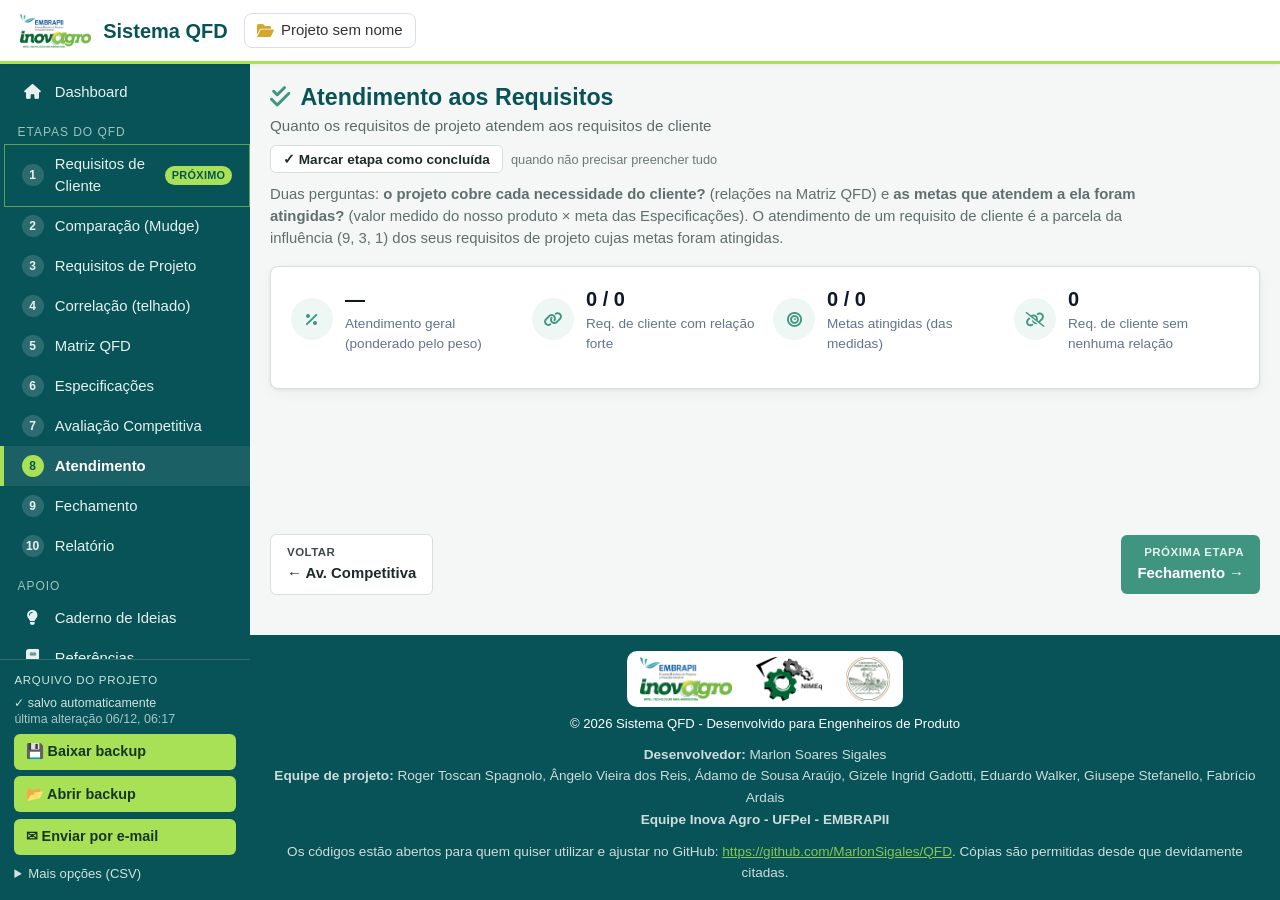
==== commit 38d15e50: "Relatório com o design do Gestão de Projetos; nome Giusepe corrigido - Capa pontilhada com título gr" ====
--- a/pages/atendimento-requisitos.html
+++ b/pages/atendimento-requisitos.html
@@ -4,8 +4,8 @@
     <meta charset="UTF-8">
     <meta name="viewport" content="width=device-width, initial-scale=1.0">
     <title>Atendimento aos Requisitos - Sistema QFD</title>
-    <link rel="preload" href="../css/style.css?v=20261027d" as="style">
-    <link rel="stylesheet" href="../css/style.css?v=20261027d">
+    <link rel="preload" href="../css/style.css?v=20261027e" as="style">
+    <link rel="stylesheet" href="../css/style.css?v=20261027e">
     <link href="https://cdnjs.cloudflare.com/ajax/libs/font-awesome/6.0.0/css/all.min.css" rel="stylesheet">
 </head>
 <body>
@@ -167,7 +167,7 @@
             <p>&copy; 2026 Sistema QFD - Desenvolvido para Engenheiros de Produto</p>
             <p class="footer-credits">
                 <strong>Desenvolvedor:</strong> Marlon Soares Sigales<br>
-                <strong>Equipe de projeto:</strong> Roger Toscan Spagnolo, Ângelo Vieira dos Reis, Ádamo de Sousa Araújo, Gizele Ingrid Gadotti, Eduardo Walker, Giuseppe Stefanello, Fabrício Ardais<br>
+                <strong>Equipe de projeto:</strong> Roger Toscan Spagnolo, Ângelo Vieira dos Reis, Ádamo de Sousa Araújo, Gizele Ingrid Gadotti, Eduardo Walker, Giusepe Stefanello, Fabrício Ardais<br>
                 <strong>Equipe Inova Agro - UFPel - EMBRAPII</strong>
             </p>
             <p class="footer-credits">
@@ -179,8 +179,8 @@
         </div>
     </div>
 
-    <script src="../js/database.js?v=20261027d"></script>
-    <script src="../js/utils.js?v=20261027d"></script>
+    <script src="../js/database.js?v=20261027e"></script>
+    <script src="../js/utils.js?v=20261027e"></script>
     <script src="../js/atendimento-requisitos.js"></script>
 </body>
 </html>
--- a/css/style.css
+++ b/css/style.css
@@ -5325,3 +5325,75 @@
 /* número da etapa sempre redondo: não encolhe quando o nome quebra em duas linhas */
 .sidebar-num { flex: 0 0 22px; width: 22px; min-width: 22px; height: 22px; line-height: 1; aspect-ratio: 1 / 1; }
 .grafico-legenda .legenda-asterisco { display: inline-block; vertical-align: middle; margin-right: 0.35rem; }
+
+/* ========================================================================
+   RELATÓRIO — mesmo design do Gestão de Projetos (capa pontilhada, títulos
+   "1 TÍTULO" com linha limão, tabelas com cabeçalho verde e linhas zebradas).
+   A disposição das informações não muda; o PDF sai desta prévia.
+   ======================================================================== */
+#report-content .report-page { font-family: Roboto, "Segoe UI", Arial, sans-serif; color: #1d2b2b; border-radius: 4px; box-shadow: 0 6px 24px rgba(16,24,40,.10); border: 1px solid #d5e0dd; }
+#report-content { background: #e9efed; border-radius: 8px; border-color: #d5e0dd; }
+
+/* capa */
+#report-content .report-capa { position: relative; overflow: hidden; justify-content: flex-start; gap: 0; padding: 2.2rem 2.6rem 2.4rem;
+  background: #fff url('../img/relatorio-fundo-capa.png') left top / 42% auto no-repeat; border-bottom: 0; }
+#report-content .report-capa::before { content: ""; position: absolute; right: 0; bottom: 9%; width: 11%; height: 31%; background: var(--qfd-verde); }
+#report-content .report-capa::after { content: ""; position: absolute; right: 0; bottom: 0; width: 28.5%; height: 9.5%; background: var(--qfd-limao); }
+#report-content .capa-logos { justify-content: flex-start; gap: 1.4rem; }
+#report-content .capa-logos img { height: 46px; }
+#report-content .capa-centro { text-align: left; margin-top: 30%; position: relative; padding-left: 4.2rem; }
+#report-content .capa-centro::before { content: ""; position: absolute; left: 0; top: 0.1rem; width: 2.6rem; height: 2.6rem; background: var(--qfd-verde); }
+#report-content .capa-centro::after { content: ""; position: absolute; left: 2.2rem; top: 2.3rem; width: 1.9rem; height: 1.9rem; background: var(--qfd-limao); }
+#report-content .capa-centro p.capa-tipo { color: var(--qfd-teal); font-size: 1.9rem; font-weight: 400; letter-spacing: 0.01em; line-height: 1.2; margin: 0 0 1.4rem; text-transform: uppercase; }
+#report-content .capa-centro h1 { font-size: 1.45rem; font-weight: 700; color: var(--qfd-teal); margin: 0 0 0.9rem; }
+#report-content .capa-centro p { margin: 0.1rem 0; color: var(--qfd-teal); font-size: 0.92rem; }
+#report-content .capa-centro p span, #report-content .capa-rotulo { color: #1d2b2b; font-weight: 700; }
+#report-content .capa-equipe { text-align: left; margin-top: 2.2rem; padding-left: 4.2rem; font-size: 0.92rem; }
+#report-content .capa-equipe ul { margin: 0.2rem 0 0; }
+#report-content .capa-rodape { text-align: left; margin-top: auto; padding-right: 32%; color: #1d2b2b; font-size: 0.92rem; }
+#report-content .capa-rodape p:first-child { font-size: 1.15rem; color: var(--qfd-teal); }
+#report-content .capa-rodape .report-versao { font-size: 0.78rem; color: #5f6f6d; }
+
+/* cabeçalho simples (sem capa) */
+#report-content .report-header { background: #fff; color: #1d2b2b; border-bottom: 2px solid var(--qfd-limao); padding: 1.8rem 2.25rem 1rem; }
+#report-content .report-header h1 { color: var(--qfd-teal); font-size: 1.6rem; text-transform: uppercase; font-weight: 700; }
+#report-content .report-header h2 { color: var(--qfd-verde); }
+#report-content .report-header p { color: #5f6f6d; }
+
+/* seções: "1 TÍTULO" com linha limão embaixo */
+#report-content .report-section { border-top: 0; padding: 1rem 2.25rem 0.9rem; }
+#report-content .report-section > h3 { display: block; background: none; border: 0; border-bottom: 2px solid var(--qfd-limao); border-radius: 0;
+  padding: 0 0 0.3rem; margin: 0.5rem 0 0.8rem; color: var(--qfd-teal); font-size: 1.15rem; font-weight: 700; letter-spacing: 0.01em; text-transform: uppercase; }
+#report-content .secao-num { color: var(--qfd-teal); margin-right: 0.15rem; }
+#report-content .report-section h4 { color: var(--qfd-verde); font-size: 0.98rem; font-weight: 700; margin: 0.9rem 0 0.35rem; }
+#report-content .report-section p { color: #1d2b2b; font-size: 0.92rem; line-height: 1.5; }
+#report-content .report-sumario ol { line-height: 1.75; color: #1d2b2b; font-size: 0.92rem; }
+
+/* tabelas: cabeçalho verde com texto branco, linhas zebradas, grade fina */
+#report-content .report-table, #report-content .roof-table, #report-content .dictionary-table { border: 1px solid #cfdcda; margin-top: 0.4rem; margin-bottom: 0.6rem; }
+#report-content .report-table thead, #report-content .roof-table thead, #report-content .dictionary-table thead { background: var(--qfd-verde); color: #fff; }
+#report-content .report-table th, #report-content .roof-table th, #report-content .dictionary-table th { background: var(--qfd-verde); color: #fff; font-size: 0.82rem; font-weight: 700; border-color: #cfdcda; }
+#report-content .report-table td, #report-content .roof-table td, #report-content .dictionary-table td { font-size: 0.84rem; border-color: #cfdcda; padding: 0.4rem 0.55rem; }
+#report-content .report-table th { padding: 0.45rem 0.55rem; }
+#report-content .report-table tbody tr:nth-child(even), #report-content .roof-table tbody tr:nth-child(even) { background: #f4f8f7; }
+#report-content .report-table tbody tr:hover, #report-content .roof-table tbody tr:hover { background: #eef7f4; }
+#report-content .report-table th small, #report-content .report-table th span { color: inherit; }
+
+/* caixas de destaque como as do Gestão de Projetos: barra à esquerda + fundo claro */
+#report-content .report-justificativa, #report-content div.report-hint, #report-content p.report-hint { border-radius: 0; border-left: 4px solid var(--qfd-verde); background: #eef7f4; }
+#report-content .report-criticos { border-radius: 0; border-left: 4px solid #c0392b; background: #fdf0ef; }
+
+/* Impressão do relatório (Ctrl+P na página Relatório): sai só o relatório, com a capa na 1ª página inteira */
+@media print {
+  body:has(#report-content .report-page) .page-titulo,
+  body:has(#report-content .report-page) .main-content .container > :not(#report-preview),
+  body:has(#report-content .report-page) #report-preview > .card-header,
+  body:has(#report-content .report-page) .alert { display: none !important; }
+  body:has(#report-content .report-page) #report-preview { border: 0 !important; box-shadow: none !important; padding: 0 !important; margin: 0 !important; display: block !important; }
+  body:has(#report-content .report-page) .main-content, body:has(#report-content .report-page) .main-content .container { padding: 0 !important; margin: 0 !important; max-width: none !important; }
+  #report-content { background: #fff !important; border: 0 !important; padding: 0 !important; }
+  #report-content .report-page { box-shadow: none !important; border: 0 !important; border-radius: 0 !important; }
+  #report-content .report-capa { min-height: 0 !important; height: 255mm; break-after: page; page-break-after: always; -webkit-print-color-adjust: exact; print-color-adjust: exact; }
+  #report-content .report-section > h3 { break-after: avoid; }
+  #report-content .report-table thead, #report-content .report-table th { -webkit-print-color-adjust: exact; print-color-adjust: exact; }
+}
--- a/css/style.css
+++ b/css/style.css
@@ -5325,3 +5325,75 @@
 /* número da etapa sempre redondo: não encolhe quando o nome quebra em duas linhas */
 .sidebar-num { flex: 0 0 22px; width: 22px; min-width: 22px; height: 22px; line-height: 1; aspect-ratio: 1 / 1; }
 .grafico-legenda .legenda-asterisco { display: inline-block; vertical-align: middle; margin-right: 0.35rem; }
+
+/* ========================================================================
+   RELATÓRIO — mesmo design do Gestão de Projetos (capa pontilhada, títulos
+   "1 TÍTULO" com linha limão, tabelas com cabeçalho verde e linhas zebradas).
+   A disposição das informações não muda; o PDF sai desta prévia.
+   ======================================================================== */
+#report-content .report-page { font-family: Roboto, "Segoe UI", Arial, sans-serif; color: #1d2b2b; border-radius: 4px; box-shadow: 0 6px 24px rgba(16,24,40,.10); border: 1px solid #d5e0dd; }
+#report-content { background: #e9efed; border-radius: 8px; border-color: #d5e0dd; }
+
+/* capa */
+#report-content .report-capa { position: relative; overflow: hidden; justify-content: flex-start; gap: 0; padding: 2.2rem 2.6rem 2.4rem;
+  background: #fff url('../img/relatorio-fundo-capa.png') left top / 42% auto no-repeat; border-bottom: 0; }
+#report-content .report-capa::before { content: ""; position: absolute; right: 0; bottom: 9%; width: 11%; height: 31%; background: var(--qfd-verde); }
+#report-content .report-capa::after { content: ""; position: absolute; right: 0; bottom: 0; width: 28.5%; height: 9.5%; background: var(--qfd-limao); }
+#report-content .capa-logos { justify-content: flex-start; gap: 1.4rem; }
+#report-content .capa-logos img { height: 46px; }
+#report-content .capa-centro { text-align: left; margin-top: 30%; position: relative; padding-left: 4.2rem; }
+#report-content .capa-centro::before { content: ""; position: absolute; left: 0; top: 0.1rem; width: 2.6rem; height: 2.6rem; background: var(--qfd-verde); }
+#report-content .capa-centro::after { content: ""; position: absolute; left: 2.2rem; top: 2.3rem; width: 1.9rem; height: 1.9rem; background: var(--qfd-limao); }
+#report-content .capa-centro p.capa-tipo { color: var(--qfd-teal); font-size: 1.9rem; font-weight: 400; letter-spacing: 0.01em; line-height: 1.2; margin: 0 0 1.4rem; text-transform: uppercase; }
+#report-content .capa-centro h1 { font-size: 1.45rem; font-weight: 700; color: var(--qfd-teal); margin: 0 0 0.9rem; }
+#report-content .capa-centro p { margin: 0.1rem 0; color: var(--qfd-teal); font-size: 0.92rem; }
+#report-content .capa-centro p span, #report-content .capa-rotulo { color: #1d2b2b; font-weight: 700; }
+#report-content .capa-equipe { text-align: left; margin-top: 2.2rem; padding-left: 4.2rem; font-size: 0.92rem; }
+#report-content .capa-equipe ul { margin: 0.2rem 0 0; }
+#report-content .capa-rodape { text-align: left; margin-top: auto; padding-right: 32%; color: #1d2b2b; font-size: 0.92rem; }
+#report-content .capa-rodape p:first-child { font-size: 1.15rem; color: var(--qfd-teal); }
+#report-content .capa-rodape .report-versao { font-size: 0.78rem; color: #5f6f6d; }
+
+/* cabeçalho simples (sem capa) */
+#report-content .report-header { background: #fff; color: #1d2b2b; border-bottom: 2px solid var(--qfd-limao); padding: 1.8rem 2.25rem 1rem; }
+#report-content .report-header h1 { color: var(--qfd-teal); font-size: 1.6rem; text-transform: uppercase; font-weight: 700; }
+#report-content .report-header h2 { color: var(--qfd-verde); }
+#report-content .report-header p { color: #5f6f6d; }
+
+/* seções: "1 TÍTULO" com linha limão embaixo */
+#report-content .report-section { border-top: 0; padding: 1rem 2.25rem 0.9rem; }
+#report-content .report-section > h3 { display: block; background: none; border: 0; border-bottom: 2px solid var(--qfd-limao); border-radius: 0;
+  padding: 0 0 0.3rem; margin: 0.5rem 0 0.8rem; color: var(--qfd-teal); font-size: 1.15rem; font-weight: 700; letter-spacing: 0.01em; text-transform: uppercase; }
+#report-content .secao-num { color: var(--qfd-teal); margin-right: 0.15rem; }
+#report-content .report-section h4 { color: var(--qfd-verde); font-size: 0.98rem; font-weight: 700; margin: 0.9rem 0 0.35rem; }
+#report-content .report-section p { color: #1d2b2b; font-size: 0.92rem; line-height: 1.5; }
+#report-content .report-sumario ol { line-height: 1.75; color: #1d2b2b; font-size: 0.92rem; }
+
+/* tabelas: cabeçalho verde com texto branco, linhas zebradas, grade fina */
+#report-content .report-table, #report-content .roof-table, #report-content .dictionary-table { border: 1px solid #cfdcda; margin-top: 0.4rem; margin-bottom: 0.6rem; }
+#report-content .report-table thead, #report-content .roof-table thead, #report-content .dictionary-table thead { background: var(--qfd-verde); color: #fff; }
+#report-content .report-table th, #report-content .roof-table th, #report-content .dictionary-table th { background: var(--qfd-verde); color: #fff; font-size: 0.82rem; font-weight: 700; border-color: #cfdcda; }
+#report-content .report-table td, #report-content .roof-table td, #report-content .dictionary-table td { font-size: 0.84rem; border-color: #cfdcda; padding: 0.4rem 0.55rem; }
+#report-content .report-table th { padding: 0.45rem 0.55rem; }
+#report-content .report-table tbody tr:nth-child(even), #report-content .roof-table tbody tr:nth-child(even) { background: #f4f8f7; }
+#report-content .report-table tbody tr:hover, #report-content .roof-table tbody tr:hover { background: #eef7f4; }
+#report-content .report-table th small, #report-content .report-table th span { color: inherit; }
+
+/* caixas de destaque como as do Gestão de Projetos: barra à esquerda + fundo claro */
+#report-content .report-justificativa, #report-content div.report-hint, #report-content p.report-hint { border-radius: 0; border-left: 4px solid var(--qfd-verde); background: #eef7f4; }
+#report-content .report-criticos { border-radius: 0; border-left: 4px solid #c0392b; background: #fdf0ef; }
+
+/* Impressão do relatório (Ctrl+P na página Relatório): sai só o relatório, com a capa na 1ª página inteira */
+@media print {
+  body:has(#report-content .report-page) .page-titulo,
+  body:has(#report-content .report-page) .main-content .container > :not(#report-preview),
+  body:has(#report-content .report-page) #report-preview > .card-header,
+  body:has(#report-content .report-page) .alert { display: none !important; }
+  body:has(#report-content .report-page) #report-preview { border: 0 !important; box-shadow: none !important; padding: 0 !important; margin: 0 !important; display: block !important; }
+  body:has(#report-content .report-page) .main-content, body:has(#report-content .report-page) .main-content .container { padding: 0 !important; margin: 0 !important; max-width: none !important; }
+  #report-content { background: #fff !important; border: 0 !important; padding: 0 !important; }
+  #report-content .report-page { box-shadow: none !important; border: 0 !important; border-radius: 0 !important; }
+  #report-content .report-capa { min-height: 0 !important; height: 255mm; break-after: page; page-break-after: always; -webkit-print-color-adjust: exact; print-color-adjust: exact; }
+  #report-content .report-section > h3 { break-after: avoid; }
+  #report-content .report-table thead, #report-content .report-table th { -webkit-print-color-adjust: exact; print-color-adjust: exact; }
+}
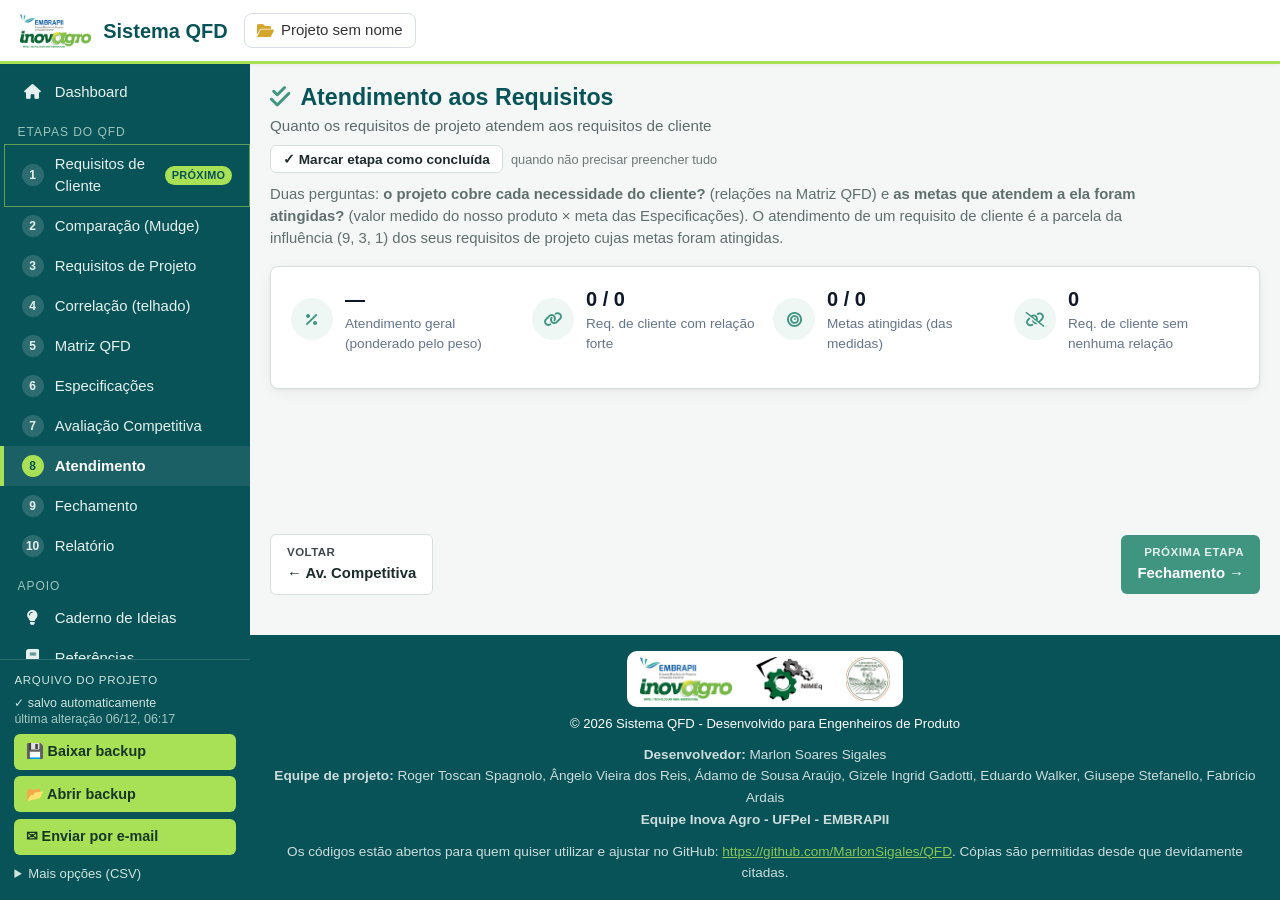
==== commit c70c925d: "Relatório: cabeçalhos RP da Matriz QFD na horizontal e colunas mais largas Os rótulos RP1, RP2... fi" ====
--- a/pages/atendimento-requisitos.html
+++ b/pages/atendimento-requisitos.html
@@ -4,8 +4,8 @@
     <meta charset="UTF-8">
     <meta name="viewport" content="width=device-width, initial-scale=1.0">
     <title>Atendimento aos Requisitos - Sistema QFD</title>
-    <link rel="preload" href="../css/style.css?v=20261027e" as="style">
-    <link rel="stylesheet" href="../css/style.css?v=20261027e">
+    <link rel="preload" href="../css/style.css?v=20261027f" as="style">
+    <link rel="stylesheet" href="../css/style.css?v=20261027f">
     <link href="https://cdnjs.cloudflare.com/ajax/libs/font-awesome/6.0.0/css/all.min.css" rel="stylesheet">
 </head>
 <body>
@@ -179,8 +179,8 @@
         </div>
     </div>
 
-    <script src="../js/database.js?v=20261027e"></script>
-    <script src="../js/utils.js?v=20261027e"></script>
+    <script src="../js/database.js?v=20261027f"></script>
+    <script src="../js/utils.js?v=20261027f"></script>
     <script src="../js/atendimento-requisitos.js"></script>
 </body>
 </html>
--- a/css/style.css
+++ b/css/style.css
@@ -5397,3 +5397,14 @@
   #report-content .report-section > h3 { break-after: avoid; }
   #report-content .report-table thead, #report-content .report-table th { -webkit-print-color-adjust: exact; print-color-adjust: exact; }
 }
+
+/* Matriz QFD no relatório: "RP1", "RP2"… na horizontal (são curtos; girados ficavam de cabeça para baixo e
+   apertados) e colunas com largura para os números da soma e do % */
+#report-content .qfd-matrix-report .qfd-rp-header { width: 54px; min-width: 54px; max-width: none; padding: 0.45rem 0.3rem; vertical-align: middle; }
+#report-content .qfd-matrix-report .qfd-rp-header span { writing-mode: horizontal-tb; transform: none; font-size: 0.82rem; white-space: nowrap; }
+#report-content .qfd-matrix-report .qfd-cell { width: 54px; min-width: 54px; max-width: none; height: 26px; font-size: 0.84rem; }
+#report-content .qfd-matrix-report td, #report-content .qfd-matrix-report tfoot td { text-align: center; }
+#report-content .qfd-matrix-report .qfd-rc-label, #report-content .qfd-matrix-report tfoot th { text-align: left; }
+#report-content .qfd-matrix-report.matriz-compacta .qfd-rp-header, #report-content .qfd-matrix-report.matriz-compacta .qfd-cell { width: 38px; min-width: 38px; padding-left: 1px; padding-right: 1px; }
+#report-content .qfd-matrix-report.matriz-compacta .qfd-rp-header span { font-size: 0.72rem; }
+#report-content .qfd-matrix-report.matriz-compacta td { font-size: 0.72rem; padding-left: 1px; padding-right: 1px; }
--- a/css/style.css
+++ b/css/style.css
@@ -5397,3 +5397,14 @@
   #report-content .report-section > h3 { break-after: avoid; }
   #report-content .report-table thead, #report-content .report-table th { -webkit-print-color-adjust: exact; print-color-adjust: exact; }
 }
+
+/* Matriz QFD no relatório: "RP1", "RP2"… na horizontal (são curtos; girados ficavam de cabeça para baixo e
+   apertados) e colunas com largura para os números da soma e do % */
+#report-content .qfd-matrix-report .qfd-rp-header { width: 54px; min-width: 54px; max-width: none; padding: 0.45rem 0.3rem; vertical-align: middle; }
+#report-content .qfd-matrix-report .qfd-rp-header span { writing-mode: horizontal-tb; transform: none; font-size: 0.82rem; white-space: nowrap; }
+#report-content .qfd-matrix-report .qfd-cell { width: 54px; min-width: 54px; max-width: none; height: 26px; font-size: 0.84rem; }
+#report-content .qfd-matrix-report td, #report-content .qfd-matrix-report tfoot td { text-align: center; }
+#report-content .qfd-matrix-report .qfd-rc-label, #report-content .qfd-matrix-report tfoot th { text-align: left; }
+#report-content .qfd-matrix-report.matriz-compacta .qfd-rp-header, #report-content .qfd-matrix-report.matriz-compacta .qfd-cell { width: 38px; min-width: 38px; padding-left: 1px; padding-right: 1px; }
+#report-content .qfd-matrix-report.matriz-compacta .qfd-rp-header span { font-size: 0.72rem; }
+#report-content .qfd-matrix-report.matriz-compacta td { font-size: 0.72rem; padding-left: 1px; padding-right: 1px; }
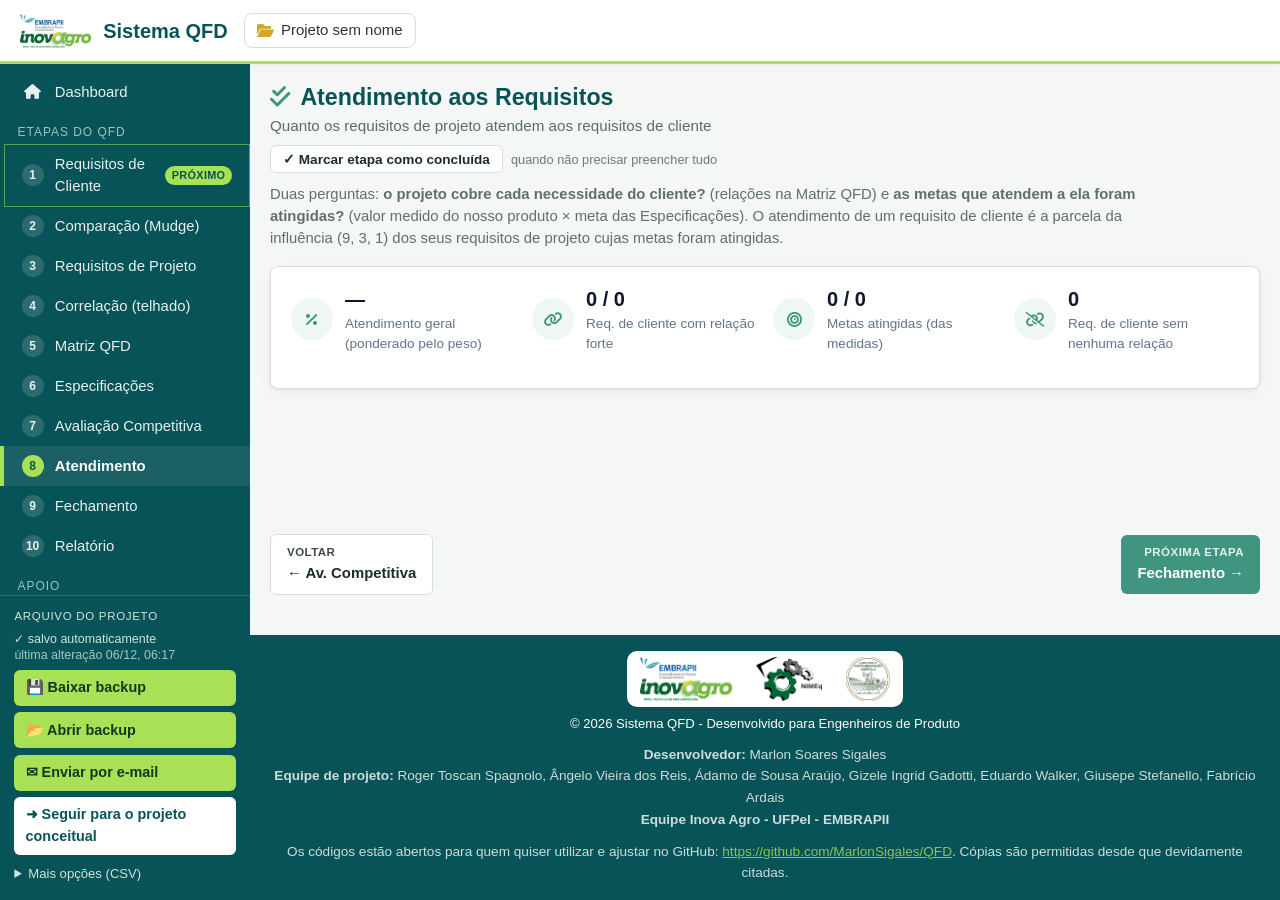
==== commit 3dea3828: "Botão Seguir para o projeto conceitual (lê este QFD no mesmo navegador) Co-Authored-By: Claude Opus " ====
--- a/pages/atendimento-requisitos.html
+++ b/pages/atendimento-requisitos.html
@@ -4,8 +4,8 @@
     <meta charset="UTF-8">
     <meta name="viewport" content="width=device-width, initial-scale=1.0">
     <title>Atendimento aos Requisitos - Sistema QFD</title>
-    <link rel="preload" href="../css/style.css?v=20261027f" as="style">
-    <link rel="stylesheet" href="../css/style.css?v=20261027f">
+    <link rel="preload" href="../css/style.css?v=20261027g" as="style">
+    <link rel="stylesheet" href="../css/style.css?v=20261027g">
     <link href="https://cdnjs.cloudflare.com/ajax/libs/font-awesome/6.0.0/css/all.min.css" rel="stylesheet">
 </head>
 <body>
@@ -179,8 +179,8 @@
         </div>
     </div>
 
-    <script src="../js/database.js?v=20261027f"></script>
-    <script src="../js/utils.js?v=20261027f"></script>
+    <script src="../js/database.js?v=20261027g"></script>
+    <script src="../js/utils.js?v=20261027g"></script>
     <script src="../js/atendimento-requisitos.js"></script>
 </body>
 </html>
--- a/css/style.css
+++ b/css/style.css
@@ -5408,3 +5408,6 @@
 #report-content .qfd-matrix-report.matriz-compacta .qfd-rp-header, #report-content .qfd-matrix-report.matriz-compacta .qfd-cell { width: 38px; min-width: 38px; padding-left: 1px; padding-right: 1px; }
 #report-content .qfd-matrix-report.matriz-compacta .qfd-rp-header span { font-size: 0.72rem; }
 #report-content .qfd-matrix-report.matriz-compacta td { font-size: 0.72rem; padding-left: 1px; padding-right: 1px; }
+/* atalho para a fase seguinte (projeto conceitual) no bloco "Arquivo do projeto" */
+a.sidebar-arquivo-btn { display: block; text-decoration: none; }
+.sidebar-arquivo-seguir { background: #fff; color: var(--qfd-teal); }
--- a/css/style.css
+++ b/css/style.css
@@ -5408,3 +5408,6 @@
 #report-content .qfd-matrix-report.matriz-compacta .qfd-rp-header, #report-content .qfd-matrix-report.matriz-compacta .qfd-cell { width: 38px; min-width: 38px; padding-left: 1px; padding-right: 1px; }
 #report-content .qfd-matrix-report.matriz-compacta .qfd-rp-header span { font-size: 0.72rem; }
 #report-content .qfd-matrix-report.matriz-compacta td { font-size: 0.72rem; padding-left: 1px; padding-right: 1px; }
+/* atalho para a fase seguinte (projeto conceitual) no bloco "Arquivo do projeto" */
+a.sidebar-arquivo-btn { display: block; text-decoration: none; }
+.sidebar-arquivo-seguir { background: #fff; color: var(--qfd-teal); }
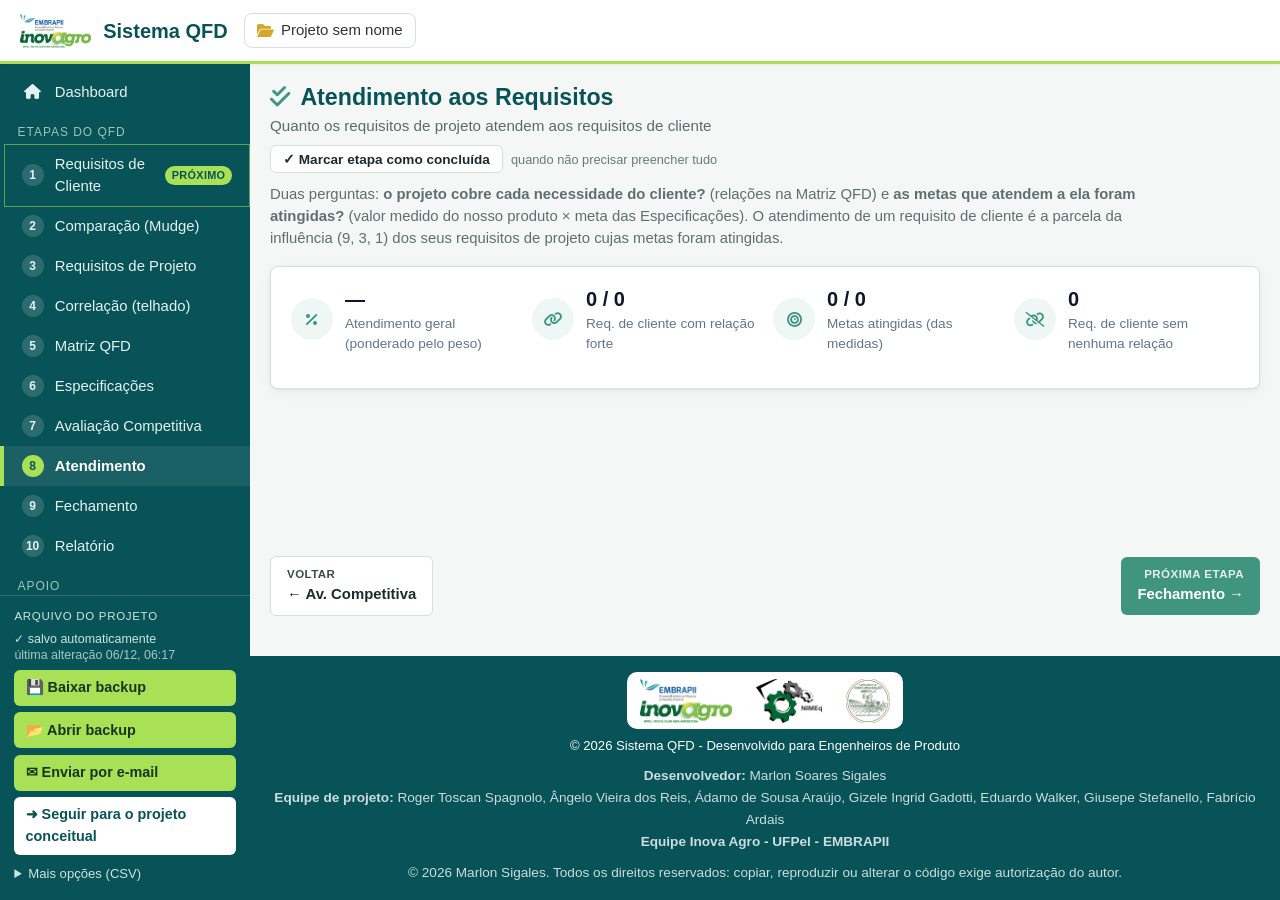
==== commit b924c16e: "Projeto proprietário: aviso de direitos reservados no rodapé e LICENSE Co-Authored-By: Claude Opus 5" ====
--- a/pages/atendimento-requisitos.html
+++ b/pages/atendimento-requisitos.html
@@ -3,9 +3,11 @@
 <head>
     <meta charset="UTF-8">
     <meta name="viewport" content="width=device-width, initial-scale=1.0">
+    <link rel="icon" type="image/png" href="../img/icone-instagri.png">
+    <link rel="apple-touch-icon" href="../img/icone-instagri-180.png">
     <title>Atendimento aos Requisitos - Sistema QFD</title>
-    <link rel="preload" href="../css/style.css?v=20261027g" as="style">
-    <link rel="stylesheet" href="../css/style.css?v=20261027g">
+    <link rel="preload" href="../css/style.css?v=20261027h" as="style">
+    <link rel="stylesheet" href="../css/style.css?v=20261027h">
     <link href="https://cdnjs.cloudflare.com/ajax/libs/font-awesome/6.0.0/css/all.min.css" rel="stylesheet">
 </head>
 <body>
@@ -171,16 +173,15 @@
                 <strong>Equipe Inova Agro - UFPel - EMBRAPII</strong>
             </p>
             <p class="footer-credits">
-                Os códigos estão abertos para quem quiser utilizar e ajustar no GitHub: <a href="https://github.com/MarlonSigales/QFD" target="_blank" rel="noopener">https://github.com/MarlonSigales/QFD</a>.
-                Cópias são permitidas desde que devidamente citadas.
+                © 2026 Marlon Sigales. Todos os direitos reservados: copiar, reproduzir ou alterar o código exige autorização do autor.
             </p>
         </div>
     </footer>
         </div>
     </div>
 
-    <script src="../js/database.js?v=20261027g"></script>
-    <script src="../js/utils.js?v=20261027g"></script>
+    <script src="../js/database.js?v=20261027h"></script>
+    <script src="../js/utils.js?v=20261027h"></script>
     <script src="../js/atendimento-requisitos.js"></script>
 </body>
 </html>
--- a/css/style.css
+++ b/css/style.css
@@ -5411,3 +5411,11 @@
 /* atalho para a fase seguinte (projeto conceitual) no bloco "Arquivo do projeto" */
 a.sidebar-arquivo-btn { display: block; text-decoration: none; }
 .sidebar-arquivo-seguir { background: #fff; color: var(--qfd-teal); }
+/* fim do QFD: próxima fase (projeto conceitual) */
+.proxima-fase { display: flex; gap: 1rem; align-items: center; justify-content: space-between; flex-wrap: wrap; border-left: 5px solid var(--qfd-limao); background: #fbfdf6; }
+.proxima-fase-texto { flex: 1 1 360px; min-width: 0; }
+.proxima-fase h3 { color: var(--qfd-teal); margin: 0.3rem 0; }
+.proxima-fase p { margin: 0.2rem 0; }
+.proxima-fase-nota { font-size: 0.85rem; color: #5f6f6d; }
+.btn-proxima-fase { white-space: normal; text-align: center; }
+.proximo-passo-rotulo { display: inline-block; font-size: 0.72rem; font-weight: 700; text-transform: uppercase; letter-spacing: .05em; background: var(--qfd-limao); color: var(--qfd-teal); border-radius: 10px; padding: 1px 8px; }
--- a/css/style.css
+++ b/css/style.css
@@ -5411,3 +5411,11 @@
 /* atalho para a fase seguinte (projeto conceitual) no bloco "Arquivo do projeto" */
 a.sidebar-arquivo-btn { display: block; text-decoration: none; }
 .sidebar-arquivo-seguir { background: #fff; color: var(--qfd-teal); }
+/* fim do QFD: próxima fase (projeto conceitual) */
+.proxima-fase { display: flex; gap: 1rem; align-items: center; justify-content: space-between; flex-wrap: wrap; border-left: 5px solid var(--qfd-limao); background: #fbfdf6; }
+.proxima-fase-texto { flex: 1 1 360px; min-width: 0; }
+.proxima-fase h3 { color: var(--qfd-teal); margin: 0.3rem 0; }
+.proxima-fase p { margin: 0.2rem 0; }
+.proxima-fase-nota { font-size: 0.85rem; color: #5f6f6d; }
+.btn-proxima-fase { white-space: normal; text-align: center; }
+.proximo-passo-rotulo { display: inline-block; font-size: 0.72rem; font-weight: 700; text-transform: uppercase; letter-spacing: .05em; background: var(--qfd-limao); color: var(--qfd-teal); border-radius: 10px; padding: 1px 8px; }
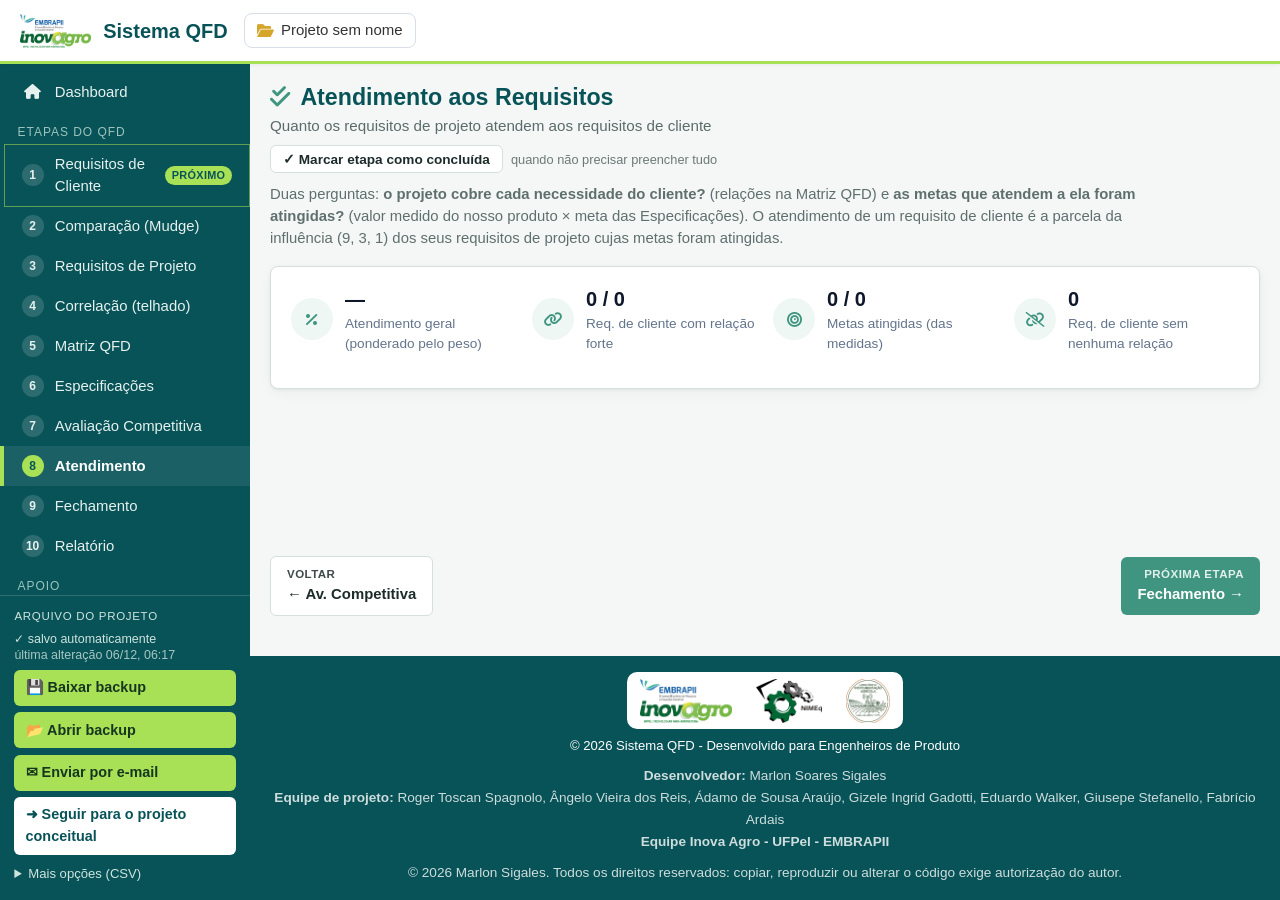
==== commit 05fc53a3: "Bibliotecas locais (Font Awesome, jsPDF, html2canvas), acessibilidade básica e getComparacaoCliente " ====
--- a/pages/atendimento-requisitos.html
+++ b/pages/atendimento-requisitos.html
@@ -8,7 +8,7 @@
     <title>Atendimento aos Requisitos - Sistema QFD</title>
     <link rel="preload" href="../css/style.css?v=20261027h" as="style">
     <link rel="stylesheet" href="../css/style.css?v=20261027h">
-    <link href="https://cdnjs.cloudflare.com/ajax/libs/font-awesome/6.0.0/css/all.min.css" rel="stylesheet">
+    <link href="../lib/fontawesome/css/all.min.css" rel="stylesheet">
 </head>
 <body>
 
--- a/css/style.css
+++ b/css/style.css
@@ -5419,3 +5419,9 @@
 .proxima-fase-nota { font-size: 0.85rem; color: #5f6f6d; }
 .btn-proxima-fase { white-space: normal; text-align: center; }
 .proximo-passo-rotulo { display: inline-block; font-size: 0.72rem; font-weight: 700; text-transform: uppercase; letter-spacing: .05em; background: var(--qfd-limao); color: var(--qfd-teal); border-radius: 10px; padding: 1px 8px; }
+
+/* acessibilidade: foco visível no teclado e atalho para o conteúdo */
+:focus-visible { outline: 3px solid #a8e156; outline-offset: 2px; }
+[role="button"][tabindex]:focus-visible { outline: 3px solid #409580; }
+.pular-conteudo { position: absolute; left: -9999px; top: 0; z-index: 10000; background: #085357; color: #fff; padding: .5rem .8rem; border-radius: 0 0 6px 0; }
+.pular-conteudo:focus { left: 0; }
--- a/css/style.css
+++ b/css/style.css
@@ -5419,3 +5419,9 @@
 .proxima-fase-nota { font-size: 0.85rem; color: #5f6f6d; }
 .btn-proxima-fase { white-space: normal; text-align: center; }
 .proximo-passo-rotulo { display: inline-block; font-size: 0.72rem; font-weight: 700; text-transform: uppercase; letter-spacing: .05em; background: var(--qfd-limao); color: var(--qfd-teal); border-radius: 10px; padding: 1px 8px; }
+
+/* acessibilidade: foco visível no teclado e atalho para o conteúdo */
+:focus-visible { outline: 3px solid #a8e156; outline-offset: 2px; }
+[role="button"][tabindex]:focus-visible { outline: 3px solid #409580; }
+.pular-conteudo { position: absolute; left: -9999px; top: 0; z-index: 10000; background: #085357; color: #fff; padding: .5rem .8rem; border-radius: 0 0 6px 0; }
+.pular-conteudo:focus { left: 0; }
